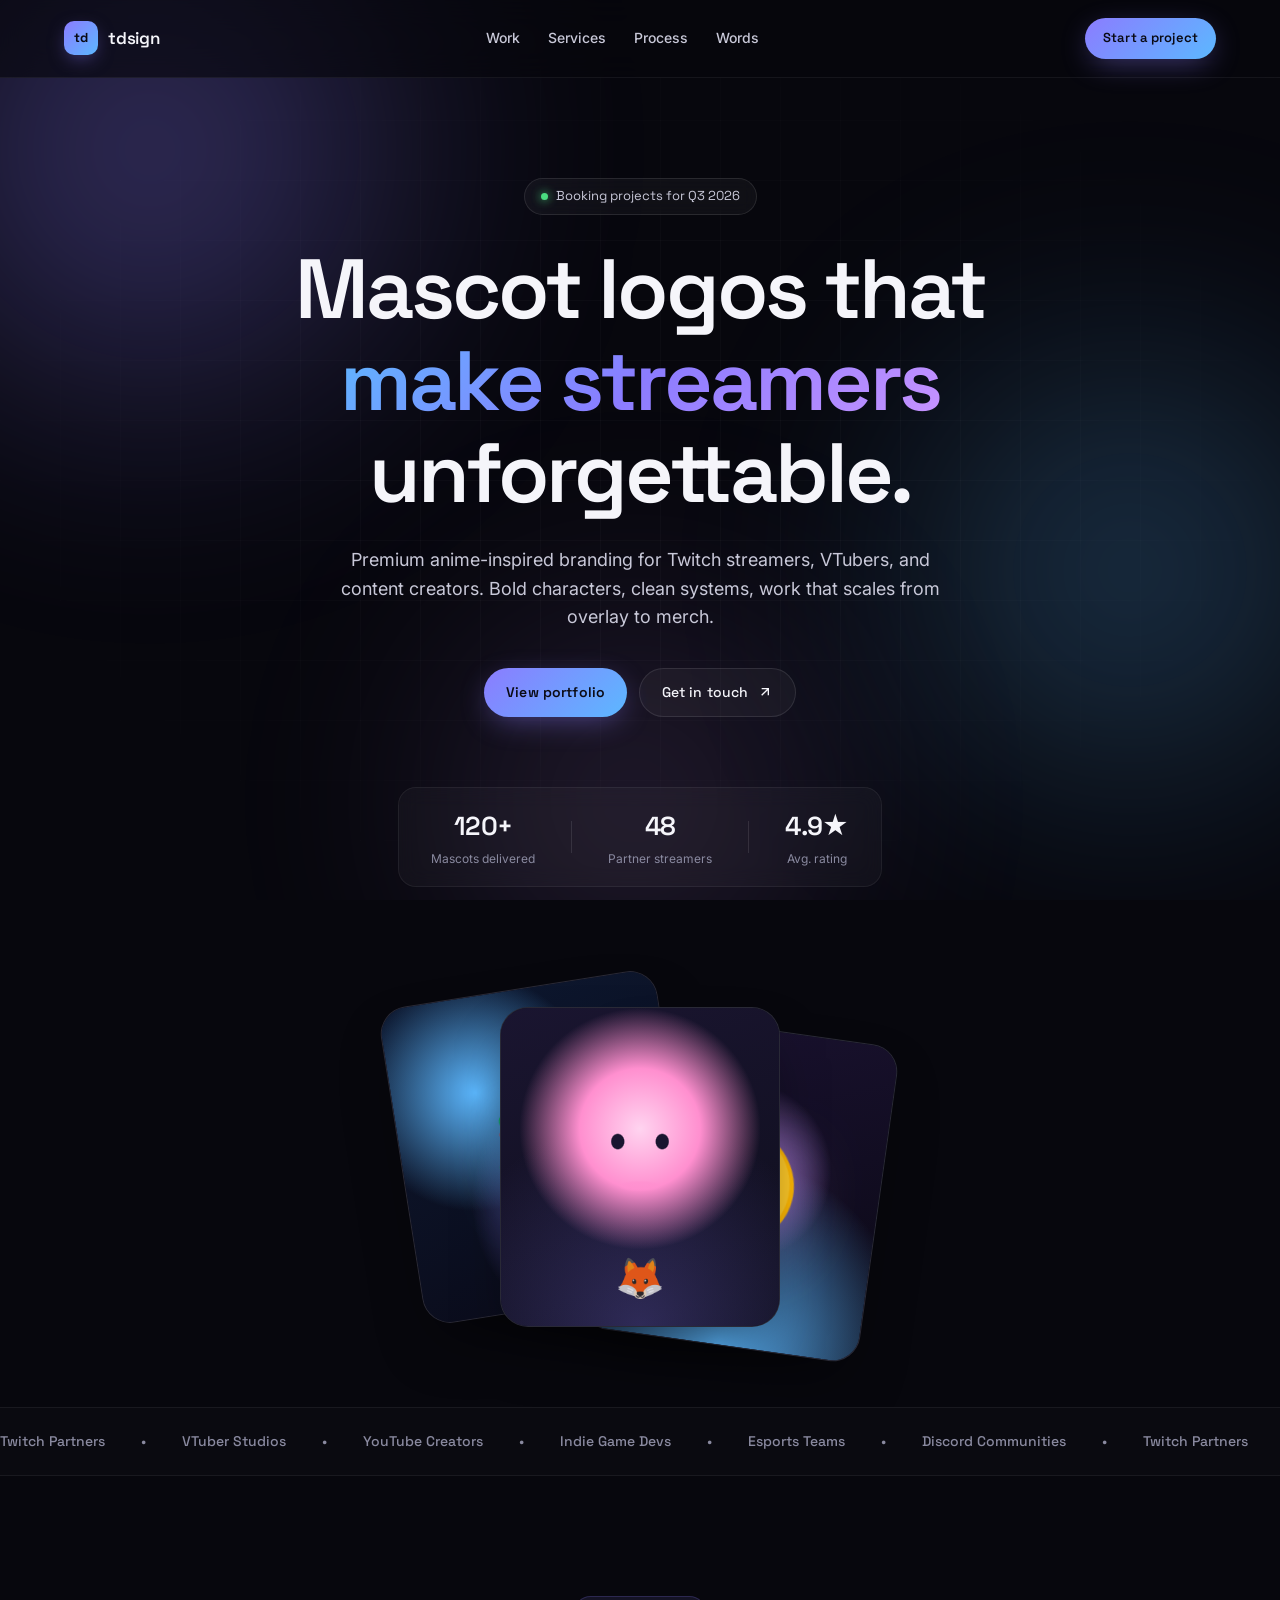
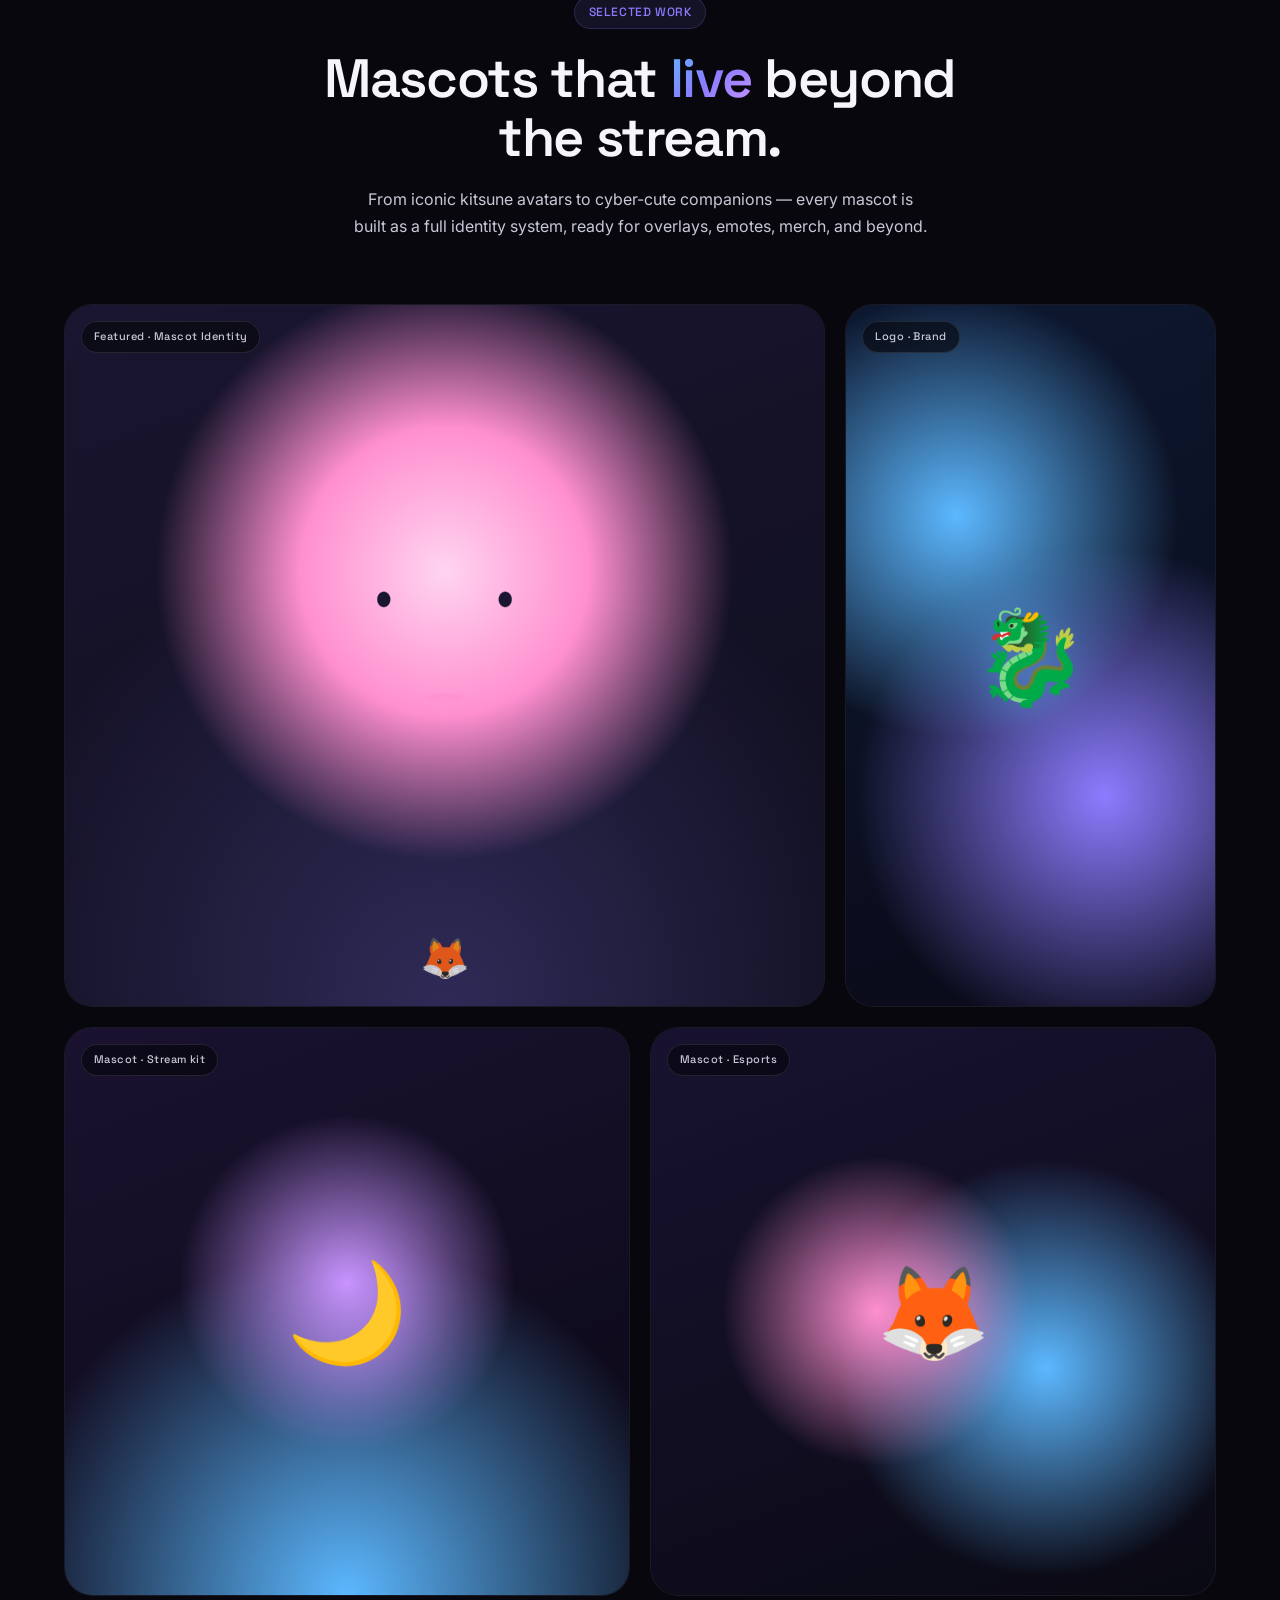
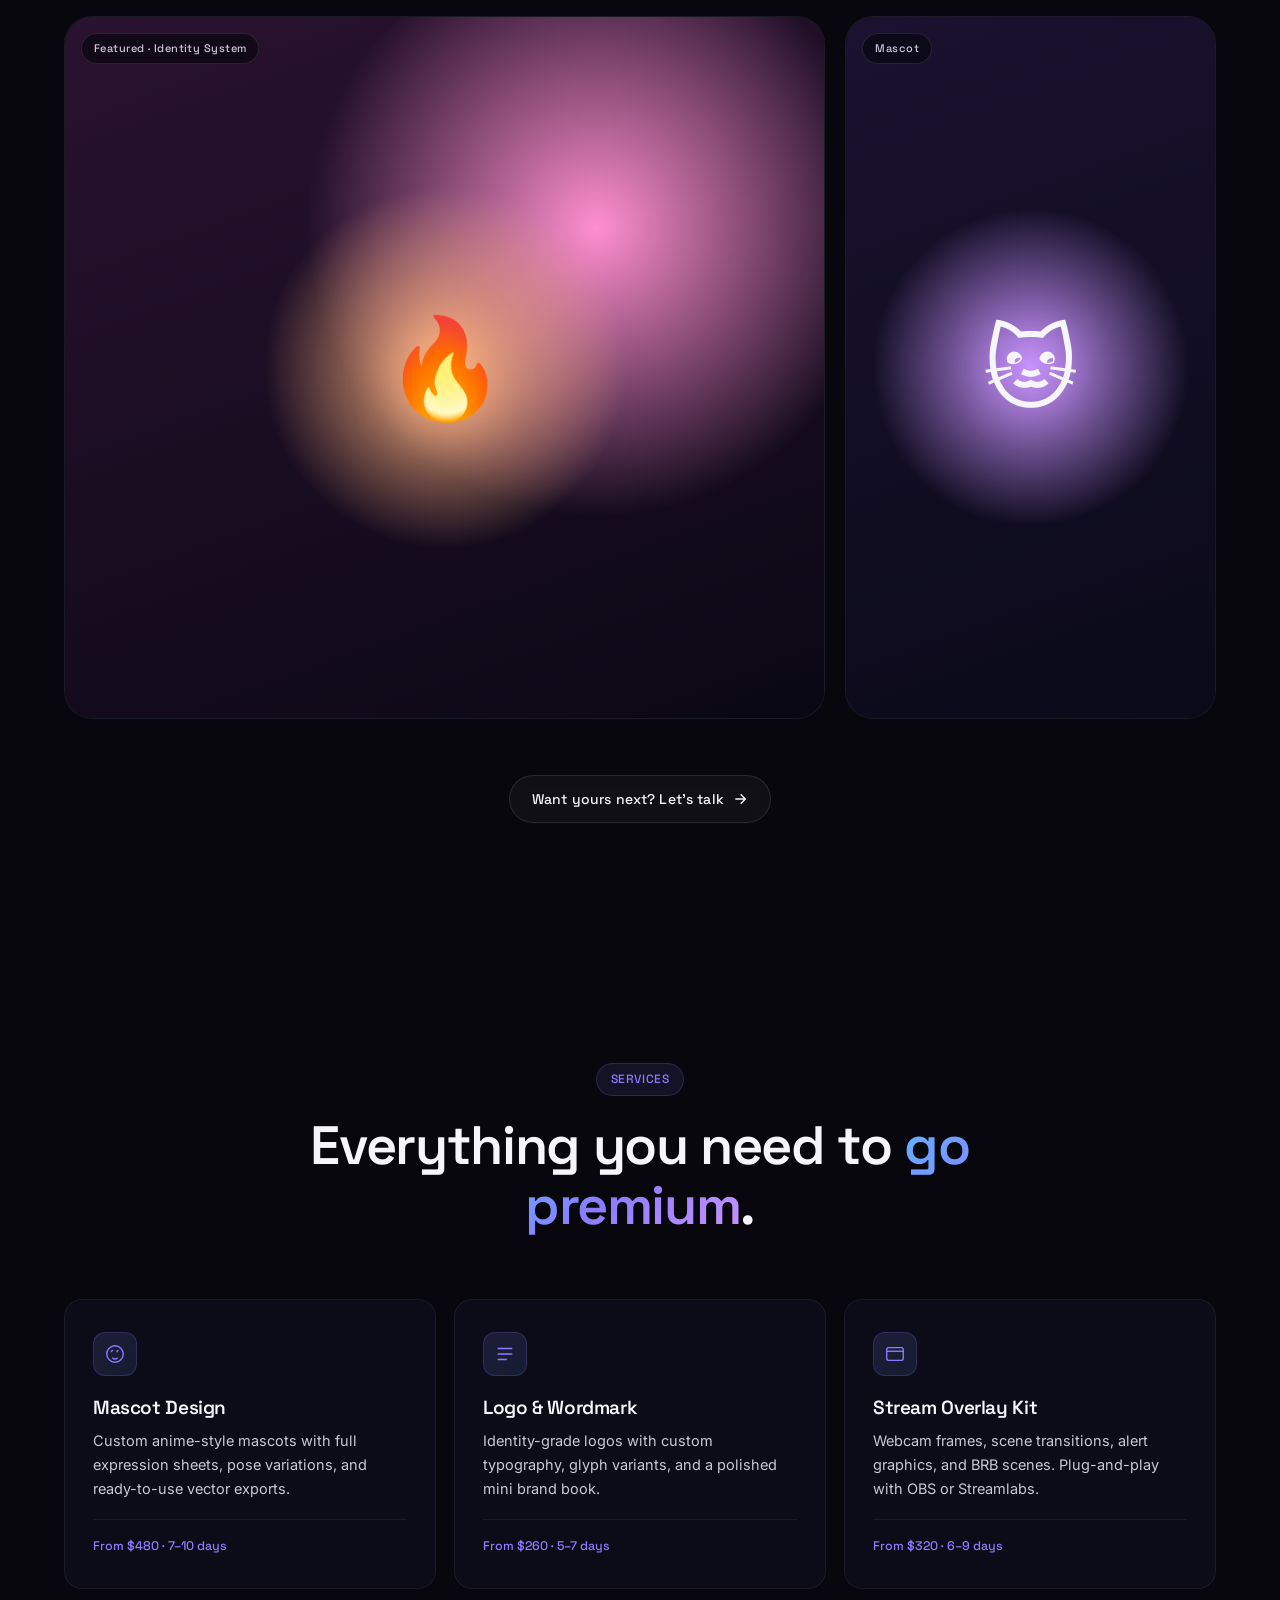
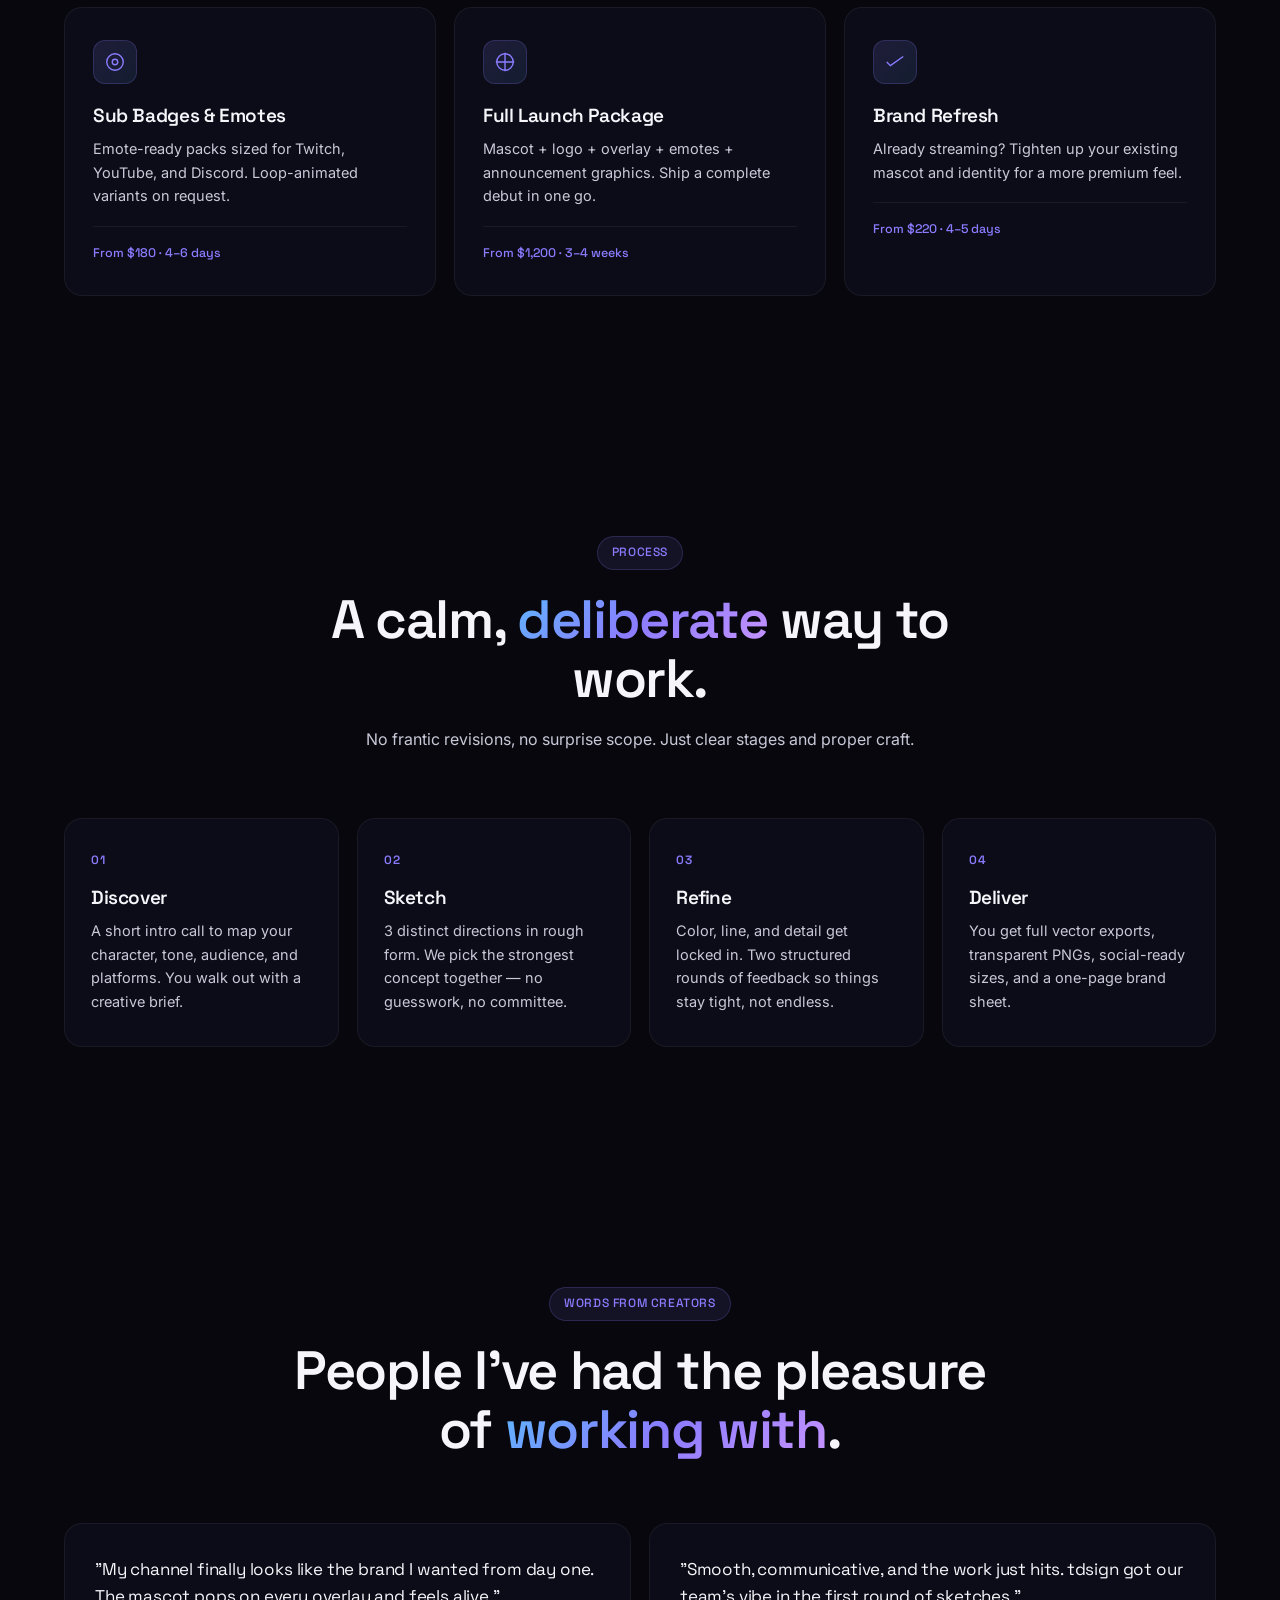
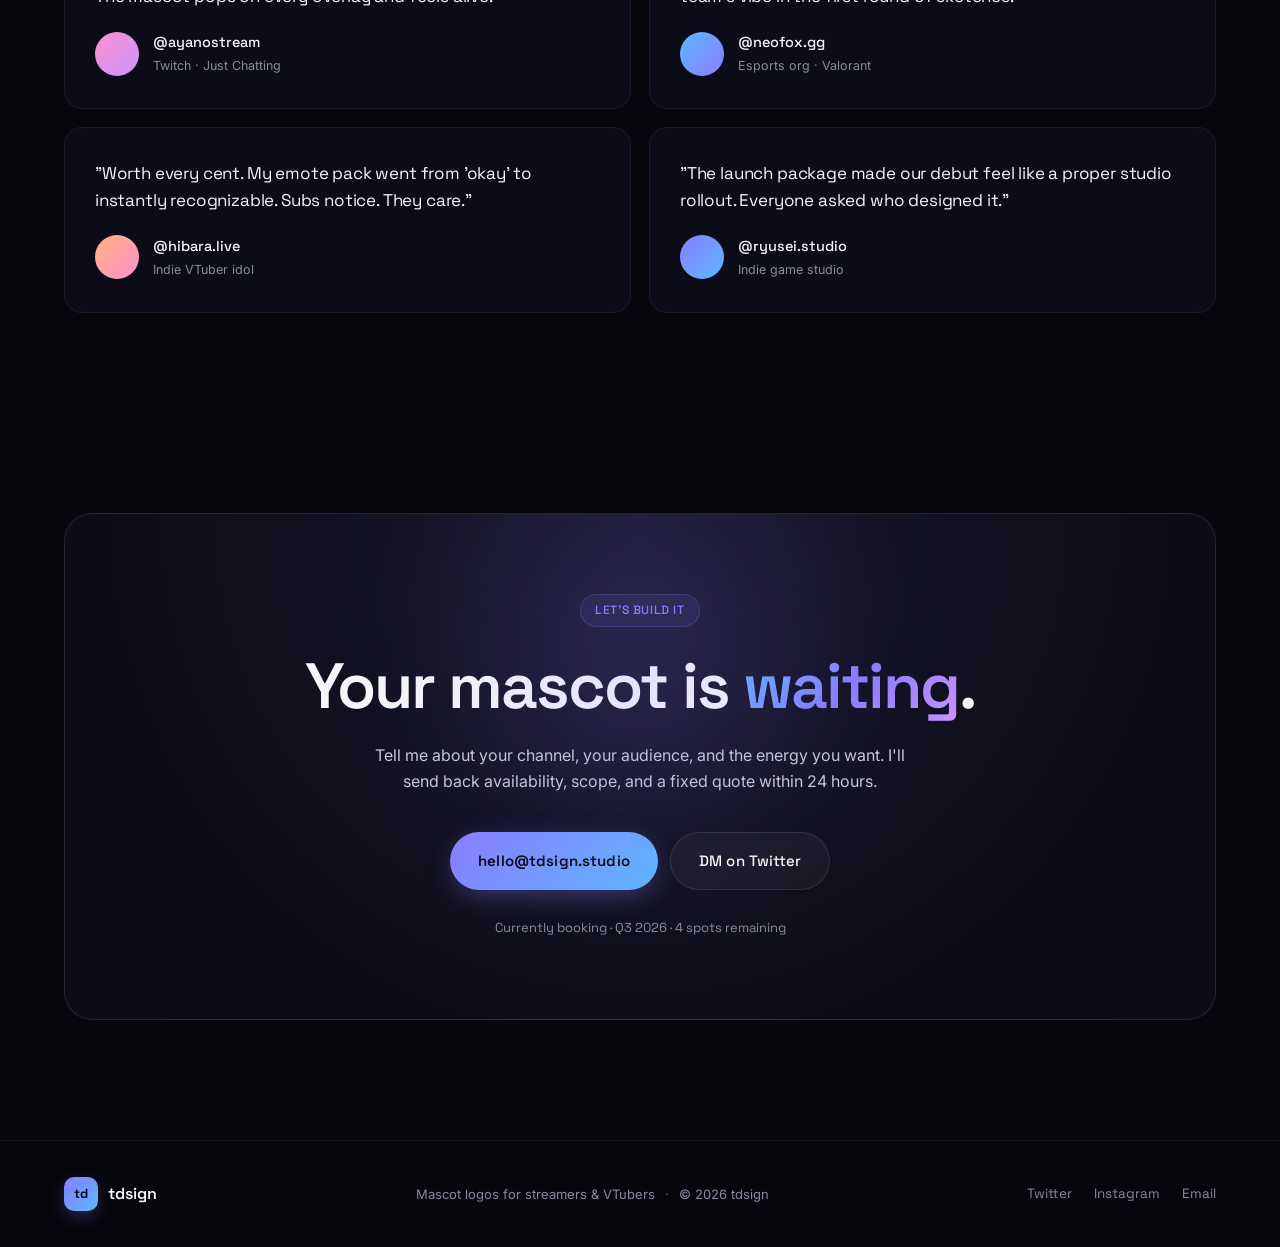
==== index.html @ ed281fad "feat: initial release — premium dark anime streamer portfolio for tdsign" ====
<!DOCTYPE html>
<html lang="en">
<head>
  <meta charset="UTF-8" />
  <meta name="viewport" content="width=device-width, initial-scale=1.0" />
  <meta name="theme-color" content="#0a0a14" />
  <title>tdsign — Mascot Logo Designer for Streamers & VTubers</title>
  <meta name="description" content="Premium mascot logos for Twitch streamers, VTubers, and creators. Anime-inspired branding crafted with care by tdsign." />

  <!-- OG -->
  <meta property="og:title" content="tdsign — Mascot Logos for Streamers" />
  <meta property="og:description" content="Premium anime-inspired mascot branding for Twitch streamers and VTubers." />
  <meta property="og:type" content="website" />
  <meta property="og:image" content="assets/og.svg" />

  <!-- Fonts -->
  <link rel="preconnect" href="https://fonts.googleapis.com" />
  <link rel="preconnect" href="https://fonts.gstatic.com" crossorigin />
  <link href="https://fonts.googleapis.com/css2?family=Inter:wght@300;400;500;600;700&family=Space+Grotesk:wght@400;500;600;700&display=swap" rel="stylesheet" />

  <link rel="icon" type="image/svg+xml" href="assets/favicon.svg" />
  <link rel="stylesheet" href="css/style.css" />
</head>
<body>

  <!-- Background blobs -->
  <div class="bg-gradient" aria-hidden="true">
    <div class="blob blob-1"></div>
    <div class="blob blob-2"></div>
    <div class="blob blob-3"></div>
    <div class="grid-overlay"></div>
  </div>

  <!-- Nav -->
  <header class="nav">
    <div class="container nav-inner">
      <a href="#" class="logo">
        <span class="logo-mark">td</span>
        <span class="logo-text">tdsign</span>
      </a>
      <nav class="nav-links">
        <a href="#work">Work</a>
        <a href="#services">Services</a>
        <a href="#process">Process</a>
        <a href="#testimonials">Words</a>
      </nav>
      <a href="#contact" class="btn btn-primary nav-cta">Start a project</a>
    </div>
  </header>

  <!-- Hero -->
  <section class="hero">
    <div class="container">
      <div class="hero-badge fade-in">
        <span class="dot"></span>
        Booking projects for Q3 2026
      </div>
      <h1 class="hero-title fade-in" style="animation-delay:.1s">
        Mascot logos that<br />
        <span class="gradient-text">make streamers</span><br />
        unforgettable.
      </h1>
      <p class="hero-sub fade-in" style="animation-delay:.2s">
        Premium anime-inspired branding for Twitch streamers, VTubers, and content creators. Bold characters, clean systems, work that scales from overlay to merch.
      </p>
      <div class="hero-cta fade-in" style="animation-delay:.3s">
        <a href="#work" class="btn btn-primary">View portfolio</a>
        <a href="#contact" class="btn btn-ghost">
          Get in touch
          <svg width="16" height="16" viewBox="0 0 24 24" fill="none" stroke="currentColor" stroke-width="2"><path d="M7 17L17 7M7 7h10v10"/></svg>
        </a>
      </div>

      <div class="hero-stats fade-in" style="animation-delay:.4s">
        <div class="stat">
          <div class="stat-num">120+</div>
          <div class="stat-label">Mascots delivered</div>
        </div>
        <div class="stat-divider"></div>
        <div class="stat">
          <div class="stat-num">48</div>
          <div class="stat-label">Partner streamers</div>
        </div>
        <div class="stat-divider"></div>
        <div class="stat">
          <div class="stat-num">4.9★</div>
          <div class="stat-label">Avg. rating</div>
        </div>
      </div>
    </div>

    <!-- Hero showcase -->
    <div class="hero-showcase fade-in" style="animation-delay:.5s" aria-hidden="true">
      <div class="showcase-card card-1">
        <div class="showcase-art" data-art="kitsune"></div>
      </div>
      <div class="showcase-card card-2">
        <div class="showcase-art" data-art="dragon"></div>
      </div>
      <div class="showcase-card card-3">
        <div class="showcase-art" data-art="moon"></div>
      </div>
    </div>
  </section>

  <!-- Marquee logos -->
  <section class="marquee">
    <div class="marquee-track">
      <span>Twitch Partners</span><span>•</span>
      <span>VTuber Studios</span><span>•</span>
      <span>YouTube Creators</span><span>•</span>
      <span>Indie Game Devs</span><span>•</span>
      <span>Esports Teams</span><span>•</span>
      <span>Discord Communities</span><span>•</span>
      <span>Twitch Partners</span><span>•</span>
      <span>VTuber Studios</span><span>•</span>
      <span>YouTube Creators</span><span>•</span>
      <span>Indie Game Devs</span><span>•</span>
    </div>
  </section>

  <!-- Work / Portfolio -->
  <section id="work" class="section">
    <div class="container">
      <div class="section-head">
        <div class="section-label">Selected work</div>
        <h2 class="section-title">Mascots that <span class="gradient-text">live</span> beyond the stream.</h2>
        <p class="section-sub">From iconic kitsune avatars to cyber-cute companions — every mascot is built as a full identity system, ready for overlays, emotes, merch, and beyond.</p>
      </div>

      <div class="portfolio-grid">

        <article class="work-card large">
          <div class="work-art" data-art="kitsune">
            <div class="work-tag">Featured · Mascot Identity</div>
          </div>
          <div class="work-body">
            <h3>Kira the Kitsune</h3>
            <p>Full mascot system for a top-50 Twitch VTuber. Hero pose, expressions, sub-badges, emote pack, and animated overlay variants.</p>
            <div class="work-tags">
              <span>VTuber</span><span>Mascot</span><span>Emote pack</span>
            </div>
          </div>
        </article>

        <article class="work-card">
          <div class="work-art" data-art="dragon">
            <div class="work-tag">Logo · Brand</div>
          </div>
          <div class="work-body">
            <h3>Ryūsei Studio</h3>
            <p>Indie game studio rebrand. Dragon glyph, custom wordmark, in-game UI tokens.</p>
            <div class="work-tags"><span>Logo</span><span>Brand system</span></div>
          </div>
        </article>

        <article class="work-card">
          <div class="work-art" data-art="moon">
            <div class="work-tag">Mascot · Stream kit</div>
          </div>
          <div class="work-body">
            <h3>Lunari</h3>
            <p>Soft celestial mascot for a chill ASMR streamer. Transitions, BRB scenes, scene cards.</p>
            <div class="work-tags"><span>Mascot</span><span>Overlay</span></div>
          </div>
        </article>

        <article class="work-card">
          <div class="work-art" data-art="cyber">
            <div class="work-tag">Mascot · Esports</div>
          </div>
          <div class="work-body">
            <h3>NeoFox.gg</h3>
            <p>Cyber-fox mascot for a competitive Valorant team. Jersey treatment + social kit.</p>
            <div class="work-tags"><span>Esports</span><span>Identity</span></div>
          </div>
        </article>

        <article class="work-card large">
          <div class="work-art" data-art="phoenix">
            <div class="work-tag">Featured · Identity System</div>
          </div>
          <div class="work-body">
            <h3>Hibara — Phoenix Idol</h3>
            <p>Complete persona launch for an indie VTuber idol. Mascot, lore plate, debut graphics, merch-ready vector pack.</p>
            <div class="work-tags">
              <span>VTuber</span><span>Launch package</span><span>Merch</span>
            </div>
          </div>
        </article>

        <article class="work-card">
          <div class="work-art" data-art="cat">
            <div class="work-tag">Mascot</div>
          </div>
          <div class="work-body">
            <h3>Mochi-chan</h3>
            <p>Cozy chibi cat mascot for a community Discord server.</p>
            <div class="work-tags"><span>Chibi</span><span>Community</span></div>
          </div>
        </article>

      </div>

      <div class="section-foot">
        <a href="#contact" class="btn btn-ghost">
          Want yours next? Let's talk
          <svg width="16" height="16" viewBox="0 0 24 24" fill="none" stroke="currentColor" stroke-width="2"><path d="M5 12h14M13 5l7 7-7 7"/></svg>
        </a>
      </div>
    </div>
  </section>

  <!-- Services -->
  <section id="services" class="section">
    <div class="container">
      <div class="section-head">
        <div class="section-label">Services</div>
        <h2 class="section-title">Everything you need to <span class="gradient-text">go premium</span>.</h2>
      </div>

      <div class="services-grid">
        <div class="service-card">
          <div class="service-icon">
            <svg viewBox="0 0 24 24" fill="none" stroke="currentColor" stroke-width="1.5"><circle cx="12" cy="12" r="9"/><path d="M8 10c0-1 .5-2 2-2M14 10c0-1 .5-2 2-2M9 16c1 1 2 1.5 3 1.5s2-.5 3-1.5"/></svg>
          </div>
          <h3>Mascot Design</h3>
          <p>Custom anime-style mascots with full expression sheets, pose variations, and ready-to-use vector exports.</p>
          <div class="service-meta">From $480 · 7–10 days</div>
        </div>

        <div class="service-card">
          <div class="service-icon">
            <svg viewBox="0 0 24 24" fill="none" stroke="currentColor" stroke-width="1.5"><path d="M4 6h16M4 12h16M4 18h10"/></svg>
          </div>
          <h3>Logo & Wordmark</h3>
          <p>Identity-grade logos with custom typography, glyph variants, and a polished mini brand book.</p>
          <div class="service-meta">From $260 · 5–7 days</div>
        </div>

        <div class="service-card">
          <div class="service-icon">
            <svg viewBox="0 0 24 24" fill="none" stroke="currentColor" stroke-width="1.5"><rect x="3" y="5" width="18" height="14" rx="2"/><path d="M3 9h18"/></svg>
          </div>
          <h3>Stream Overlay Kit</h3>
          <p>Webcam frames, scene transitions, alert graphics, and BRB scenes. Plug-and-play with OBS or Streamlabs.</p>
          <div class="service-meta">From $320 · 6–9 days</div>
        </div>

        <div class="service-card">
          <div class="service-icon">
            <svg viewBox="0 0 24 24" fill="none" stroke="currentColor" stroke-width="1.5"><circle cx="12" cy="12" r="3"/><circle cx="12" cy="12" r="9"/></svg>
          </div>
          <h3>Sub Badges & Emotes</h3>
          <p>Emote-ready packs sized for Twitch, YouTube, and Discord. Loop-animated variants on request.</p>
          <div class="service-meta">From $180 · 4–6 days</div>
        </div>

        <div class="service-card">
          <div class="service-icon">
            <svg viewBox="0 0 24 24" fill="none" stroke="currentColor" stroke-width="1.5"><path d="M12 2v20M2 12h20"/><circle cx="12" cy="12" r="9"/></svg>
          </div>
          <h3>Full Launch Package</h3>
          <p>Mascot + logo + overlay + emotes + announcement graphics. Ship a complete debut in one go.</p>
          <div class="service-meta">From $1,200 · 3–4 weeks</div>
        </div>

        <div class="service-card">
          <div class="service-icon">
            <svg viewBox="0 0 24 24" fill="none" stroke="currentColor" stroke-width="1.5"><path d="M3 12l4 4L21 6"/></svg>
          </div>
          <h3>Brand Refresh</h3>
          <p>Already streaming? Tighten up your existing mascot and identity for a more premium feel.</p>
          <div class="service-meta">From $220 · 4–5 days</div>
        </div>
      </div>
    </div>
  </section>

  <!-- Process -->
  <section id="process" class="section">
    <div class="container">
      <div class="section-head">
        <div class="section-label">Process</div>
        <h2 class="section-title">A calm, <span class="gradient-text">deliberate</span> way to work.</h2>
        <p class="section-sub">No frantic revisions, no surprise scope. Just clear stages and proper craft.</p>
      </div>

      <div class="process-grid">
        <div class="process-step">
          <div class="process-num">01</div>
          <h3>Discover</h3>
          <p>A short intro call to map your character, tone, audience, and platforms. You walk out with a creative brief.</p>
        </div>
        <div class="process-step">
          <div class="process-num">02</div>
          <h3>Sketch</h3>
          <p>3 distinct directions in rough form. We pick the strongest concept together — no guesswork, no committee.</p>
        </div>
        <div class="process-step">
          <div class="process-num">03</div>
          <h3>Refine</h3>
          <p>Color, line, and detail get locked in. Two structured rounds of feedback so things stay tight, not endless.</p>
        </div>
        <div class="process-step">
          <div class="process-num">04</div>
          <h3>Deliver</h3>
          <p>You get full vector exports, transparent PNGs, social-ready sizes, and a one-page brand sheet.</p>
        </div>
      </div>
    </div>
  </section>

  <!-- Testimonials -->
  <section id="testimonials" class="section">
    <div class="container">
      <div class="section-head">
        <div class="section-label">Words from creators</div>
        <h2 class="section-title">People I've had the pleasure of <span class="gradient-text">working with</span>.</h2>
      </div>

      <div class="testimonials-grid">
        <blockquote class="testimonial">
          <p>"My channel finally looks like the brand I wanted from day one. The mascot pops on every overlay and feels alive."</p>
          <footer>
            <div class="t-avatar" data-avatar="a"></div>
            <div>
              <div class="t-name">@ayanostream</div>
              <div class="t-role">Twitch · Just Chatting</div>
            </div>
          </footer>
        </blockquote>

        <blockquote class="testimonial">
          <p>"Smooth, communicative, and the work just hits. tdsign got our team's vibe in the first round of sketches."</p>
          <footer>
            <div class="t-avatar" data-avatar="b"></div>
            <div>
              <div class="t-name">@neofox.gg</div>
              <div class="t-role">Esports org · Valorant</div>
            </div>
          </footer>
        </blockquote>

        <blockquote class="testimonial">
          <p>"Worth every cent. My emote pack went from 'okay' to instantly recognizable. Subs notice. They care."</p>
          <footer>
            <div class="t-avatar" data-avatar="c"></div>
            <div>
              <div class="t-name">@hibara.live</div>
              <div class="t-role">Indie VTuber idol</div>
            </div>
          </footer>
        </blockquote>

        <blockquote class="testimonial">
          <p>"The launch package made our debut feel like a proper studio rollout. Everyone asked who designed it."</p>
          <footer>
            <div class="t-avatar" data-avatar="d"></div>
            <div>
              <div class="t-name">@ryusei.studio</div>
              <div class="t-role">Indie game studio</div>
            </div>
          </footer>
        </blockquote>
      </div>
    </div>
  </section>

  <!-- CTA / Contact -->
  <section id="contact" class="section cta-section">
    <div class="container">
      <div class="cta-card">
        <div class="cta-glow" aria-hidden="true"></div>
        <div class="section-label">Let's build it</div>
        <h2 class="cta-title">Your mascot is <span class="gradient-text">waiting</span>.</h2>
        <p class="cta-sub">Tell me about your channel, your audience, and the energy you want. I'll send back availability, scope, and a fixed quote within 24 hours.</p>
        <div class="cta-actions">
          <a href="mailto:hello@tdsign.studio" class="btn btn-primary btn-lg">
            hello@tdsign.studio
          </a>
          <a href="https://twitter.com/tdsign" target="_blank" rel="noopener" class="btn btn-ghost btn-lg">
            DM on Twitter
          </a>
        </div>
        <div class="cta-meta">
          Currently booking · Q3 2026 · 4 spots remaining
        </div>
      </div>
    </div>
  </section>

  <!-- Footer -->
  <footer class="footer">
    <div class="container footer-inner">
      <div class="footer-brand">
        <span class="logo-mark">td</span>
        <span>tdsign</span>
      </div>
      <div class="footer-meta">
        <span>Mascot logos for streamers & VTubers</span>
        <span class="dot-sep">·</span>
        <span>© 2026 tdsign</span>
      </div>
      <div class="footer-links">
        <a href="https://twitter.com/tdsign" target="_blank" rel="noopener">Twitter</a>
        <a href="https://instagram.com/tdsign" target="_blank" rel="noopener">Instagram</a>
        <a href="mailto:hello@tdsign.studio">Email</a>
      </div>
    </div>
  </footer>

  <script src="js/main.js"></script>
</body>
</html>
---- css/style.css ----
/* ================================================================
   tdsign portfolio — premium dark anime / streamer aesthetic
   ================================================================ */

:root {
  /* Palette */
  --bg-0: #07070d;
  --bg-1: #0c0c18;
  --bg-2: #11111f;
  --bg-3: #161628;
  --line: rgba(255, 255, 255, 0.06);
  --line-2: rgba(255, 255, 255, 0.10);

  --ink-0: #f5f5fa;
  --ink-1: #c8c8d8;
  --ink-2: #8a8aa0;
  --ink-3: #5b5b72;

  --accent-1: #8b7cff;   /* soft purple */
  --accent-2: #5cb8ff;   /* soft blue */
  --accent-3: #c994ff;   /* lilac */
  --accent-pink: #ff8fcf;

  /* Type */
  --font-display: "Space Grotesk", "Inter", system-ui, sans-serif;
  --font-body: "Inter", system-ui, -apple-system, sans-serif;

  /* Layout */
  --container: 1200px;
  --radius-sm: 10px;
  --radius: 18px;
  --radius-lg: 28px;
}

* { box-sizing: border-box; margin: 0; padding: 0; }
html { scroll-behavior: smooth; }
body {
  font-family: var(--font-body);
  background: var(--bg-0);
  color: var(--ink-0);
  line-height: 1.6;
  font-weight: 400;
  -webkit-font-smoothing: antialiased;
  overflow-x: hidden;
}
img, svg { display: block; max-width: 100%; }
a { color: inherit; text-decoration: none; }
button { font: inherit; cursor: pointer; border: none; background: none; color: inherit; }

.container { width: 100%; max-width: var(--container); margin: 0 auto; padding: 0 24px; }

/* ================================================================
   Background gradients
   ================================================================ */
.bg-gradient {
  position: fixed; inset: 0; z-index: -1; overflow: hidden; pointer-events: none;
  background: var(--bg-0);
}
.blob {
  position: absolute; border-radius: 50%; filter: blur(120px); opacity: 0.45;
  will-change: transform;
}
.blob-1 { width: 700px; height: 700px; top: -200px; left: -200px;
  background: radial-gradient(circle, var(--accent-1) 0%, transparent 70%);
  animation: float-1 26s ease-in-out infinite;
}
.blob-2 { width: 600px; height: 600px; top: 30%; right: -150px;
  background: radial-gradient(circle, var(--accent-2) 0%, transparent 70%);
  opacity: 0.35;
  animation: float-2 32s ease-in-out infinite;
}
.blob-3 { width: 500px; height: 500px; bottom: -150px; left: 30%;
  background: radial-gradient(circle, var(--accent-3) 0%, transparent 70%);
  opacity: 0.25;
  animation: float-3 28s ease-in-out infinite;
}
@keyframes float-1 { 0%,100%{transform:translate(0,0)} 50%{transform:translate(60px,40px)} }
@keyframes float-2 { 0%,100%{transform:translate(0,0)} 50%{transform:translate(-50px,30px)} }
@keyframes float-3 { 0%,100%{transform:translate(0,0)} 50%{transform:translate(40px,-30px)} }

.grid-overlay {
  position: absolute; inset: 0;
  background-image:
    linear-gradient(rgba(255,255,255,0.025) 1px, transparent 1px),
    linear-gradient(90deg, rgba(255,255,255,0.025) 1px, transparent 1px);
  background-size: 60px 60px;
  mask-image: radial-gradient(ellipse at center, black 30%, transparent 80%);
}

/* ================================================================
   Typography
   ================================================================ */
h1, h2, h3 { font-family: var(--font-display); font-weight: 600; letter-spacing: -0.02em; line-height: 1.1; }
.gradient-text {
  background: linear-gradient(135deg, var(--accent-2) 0%, var(--accent-1) 50%, var(--accent-3) 100%);
  -webkit-background-clip: text; background-clip: text;
  -webkit-text-fill-color: transparent;
}

/* ================================================================
   Buttons
   ================================================================ */
.btn {
  display: inline-flex; align-items: center; gap: 8px;
  padding: 12px 22px; border-radius: 100px;
  font-family: var(--font-display); font-weight: 500; font-size: 14px;
  letter-spacing: 0.01em;
  transition: all 0.25s ease;
  cursor: pointer;
  white-space: nowrap;
}
.btn-primary {
  background: linear-gradient(135deg, var(--accent-1) 0%, var(--accent-2) 100%);
  color: #0a0a14;
  font-weight: 600;
  box-shadow: 0 8px 30px -6px rgba(139, 124, 255, 0.45);
}
.btn-primary:hover {
  transform: translateY(-1px);
  box-shadow: 0 14px 40px -10px rgba(139, 124, 255, 0.65);
}
.btn-ghost {
  background: rgba(255,255,255,0.04);
  color: var(--ink-0);
  border: 1px solid var(--line-2);
  backdrop-filter: blur(8px);
}
.btn-ghost:hover { background: rgba(255,255,255,0.08); border-color: rgba(255,255,255,0.18); }
.btn-lg { padding: 16px 28px; font-size: 15px; }

/* ================================================================
   Nav
   ================================================================ */
.nav {
  position: sticky; top: 0; z-index: 50;
  padding: 18px 0;
  background: rgba(7,7,13,0.65);
  backdrop-filter: blur(16px);
  -webkit-backdrop-filter: blur(16px);
  border-bottom: 1px solid var(--line);
}
.nav-inner {
  display: flex; align-items: center; justify-content: space-between; gap: 32px;
}
.logo {
  display: flex; align-items: center; gap: 10px;
  font-family: var(--font-display); font-weight: 600;
}
.logo-mark {
  display: inline-flex; align-items: center; justify-content: center;
  width: 34px; height: 34px; border-radius: 10px;
  background: linear-gradient(135deg, var(--accent-1), var(--accent-2));
  color: #0a0a14; font-weight: 700; font-size: 13px;
  box-shadow: 0 6px 20px -6px rgba(139, 124, 255, 0.6);
}
.logo-text { font-size: 17px; letter-spacing: -0.01em; }
.nav-links { display: flex; gap: 28px; }
.nav-links a {
  font-size: 14px; color: var(--ink-1); font-weight: 500;
  transition: color 0.2s;
}
.nav-links a:hover { color: var(--ink-0); }
.nav-cta { padding: 10px 18px; font-size: 13px; }

@media (max-width: 720px) {
  .nav-links { display: none; }
}

/* ================================================================
   Hero
   ================================================================ */
.hero {
  position: relative;
  padding: 100px 0 80px;
  text-align: center;
  overflow: hidden;
}
.hero-badge {
  display: inline-flex; align-items: center; gap: 8px;
  padding: 7px 16px;
  background: rgba(255,255,255,0.04);
  border: 1px solid var(--line-2);
  border-radius: 100px;
  font-size: 13px; color: var(--ink-1);
  font-family: var(--font-display);
  margin-bottom: 28px;
  backdrop-filter: blur(8px);
}
.dot {
  width: 7px; height: 7px; border-radius: 50%;
  background: #4ade80;
  box-shadow: 0 0 10px #4ade80;
  animation: pulse 2s ease-in-out infinite;
}
@keyframes pulse { 50% { opacity: 0.5; } }

.hero-title {
  font-size: clamp(40px, 7vw, 84px);
  font-weight: 600;
  letter-spacing: -0.035em;
  margin-bottom: 26px;
}
.hero-sub {
  font-size: clamp(15px, 1.6vw, 18px);
  color: var(--ink-1);
  max-width: 620px;
  margin: 0 auto 36px;
  line-height: 1.6;
}
.hero-cta { display: flex; gap: 12px; justify-content: center; flex-wrap: wrap; margin-bottom: 70px; }

.hero-stats {
  display: inline-flex; align-items: center; gap: 36px;
  padding: 18px 32px;
  background: rgba(255,255,255,0.03);
  border: 1px solid var(--line);
  border-radius: var(--radius);
  backdrop-filter: blur(10px);
}
.stat-num { font-family: var(--font-display); font-size: 26px; font-weight: 600; letter-spacing: -0.02em; }
.stat-label { font-size: 12px; color: var(--ink-2); margin-top: 2px; }
.stat-divider { width: 1px; height: 32px; background: var(--line-2); }

@media (max-width: 600px) {
  .hero-stats { gap: 22px; padding: 16px 22px; flex-wrap: wrap; justify-content: center; }
  .stat-divider { display: none; }
}

/* Hero showcase floating cards */
.hero-showcase {
  position: relative;
  margin-top: 80px;
  height: 360px;
  max-width: 920px;
  margin-left: auto; margin-right: auto;
  perspective: 1200px;
}
.showcase-card {
  position: absolute;
  width: 280px; height: 320px;
  border-radius: var(--radius-lg);
  background: var(--bg-2);
  border: 1px solid var(--line-2);
  overflow: hidden;
  box-shadow: 0 30px 60px -20px rgba(0,0,0,0.6);
  transition: transform 0.5s ease;
}
.card-1 {
  left: 50%; top: 40px;
  transform: translateX(-50%) rotate(0deg);
  z-index: 3;
}
.card-2 {
  left: calc(50% - 240px); top: 20px;
  transform: rotate(-9deg);
  z-index: 2;
}
.card-3 {
  left: calc(50% + 240px - 280px); top: 60px;
  transform: rotate(8deg);
  z-index: 2;
}
.hero-showcase:hover .card-1 { transform: translateX(-50%) translateY(-8px); }
.hero-showcase:hover .card-2 { transform: rotate(-12deg) translateY(-8px); }
.hero-showcase:hover .card-3 { transform: rotate(11deg) translateY(-8px); }

@media (max-width: 800px) {
  .hero-showcase { height: 320px; transform: scale(0.78); margin-top: 40px; }
}

/* ================================================================
   Mascot art (CSS-generated SVG-like illustrations)
   ================================================================ */
.showcase-art, .work-art, .t-avatar { position: relative; width: 100%; height: 100%; overflow: hidden; }

[data-art="kitsune"] {
  background:
    radial-gradient(circle at 50% 38%, #ffd4f0 0%, #ff8fcf 25%, transparent 50%),
    radial-gradient(circle at 50% 100%, rgba(139,124,255,0.25), transparent 60%),
    linear-gradient(160deg, #1a1530 0%, #0e0e1c 100%);
}
[data-art="kitsune"]::before {
  content: ""; position: absolute; inset: 0;
  background:
    radial-gradient(ellipse 12px 14px at 42% 42%, #1a1530 50%, transparent 60%),
    radial-gradient(ellipse 12px 14px at 58% 42%, #1a1530 50%, transparent 60%),
    radial-gradient(ellipse 32px 8px at 50% 56%, rgba(255,143,207,0.55) 50%, transparent 70%);
}
[data-art="kitsune"]::after {
  content: "🦊"; position: absolute; inset: auto 0 16px 0; text-align: center;
  font-size: 40px; opacity: 0.85;
}

[data-art="dragon"] {
  background:
    radial-gradient(circle at 30% 30%, #5cb8ff 0%, transparent 40%),
    radial-gradient(circle at 70% 70%, #8b7cff 0%, transparent 45%),
    linear-gradient(160deg, #0d1830 0%, #0a0a18 100%);
}
[data-art="dragon"]::after {
  content: "🐉"; position: absolute; inset: 0; display: grid; place-items: center;
  font-size: 92px; filter: drop-shadow(0 8px 24px rgba(92,184,255,0.4));
}

[data-art="moon"] {
  background:
    radial-gradient(circle at 50% 45%, #c994ff 0%, transparent 40%),
    radial-gradient(circle at 50% 100%, #5cb8ff 0%, transparent 55%),
    linear-gradient(160deg, #1a1230 0%, #0a0814 100%);
}
[data-art="moon"]::after {
  content: "🌙"; position: absolute; inset: 0; display: grid; place-items: center;
  font-size: 98px; filter: drop-shadow(0 8px 30px rgba(201,148,255,0.5));
}

[data-art="cyber"] {
  background:
    radial-gradient(circle at 40% 50%, #ff8fcf 0%, transparent 35%),
    radial-gradient(circle at 70% 60%, #5cb8ff 0%, transparent 40%),
    linear-gradient(160deg, #181230 0%, #0a0a14 100%);
}
[data-art="cyber"]::after {
  content: "🦊"; position: absolute; inset: 0; display: grid; place-items: center;
  font-size: 92px; filter: drop-shadow(0 0 24px rgba(255,143,207,0.45));
}

[data-art="phoenix"] {
  background:
    radial-gradient(circle at 50% 50%, #ffb380 0%, transparent 35%),
    radial-gradient(circle at 70% 30%, #ff8fcf 0%, transparent 40%),
    linear-gradient(160deg, #2a1230 0%, #0a0814 100%);
}
[data-art="phoenix"]::after {
  content: "🔥"; position: absolute; inset: 0; display: grid; place-items: center;
  font-size: 98px; filter: drop-shadow(0 8px 24px rgba(255,179,128,0.5));
}

[data-art="cat"] {
  background:
    radial-gradient(circle at 50% 50%, #c994ff 0%, transparent 40%),
    linear-gradient(160deg, #1a1230 0%, #0a0a18 100%);
}
[data-art="cat"]::after {
  content: "🐱"; position: absolute; inset: 0; display: grid; place-items: center;
  font-size: 92px; filter: drop-shadow(0 6px 20px rgba(201,148,255,0.4));
}

/* ================================================================
   Marquee
   ================================================================ */
.marquee {
  border-top: 1px solid var(--line);
  border-bottom: 1px solid var(--line);
  padding: 22px 0;
  overflow: hidden;
  background: rgba(255,255,255,0.015);
}
.marquee-track {
  display: flex; gap: 36px;
  font-family: var(--font-display); font-size: 14px; color: var(--ink-2); font-weight: 500;
  white-space: nowrap;
  animation: marquee 30s linear infinite;
}
@keyframes marquee {
  from { transform: translateX(0); }
  to { transform: translateX(-50%); }
}

/* ================================================================
   Sections
   ================================================================ */
.section { padding: 120px 0; position: relative; }
.section-head { text-align: center; max-width: 720px; margin: 0 auto 64px; }
.section-label {
  display: inline-block;
  padding: 6px 14px;
  background: rgba(139,124,255,0.1);
  border: 1px solid rgba(139,124,255,0.2);
  border-radius: 100px;
  font-family: var(--font-display); font-size: 12px; font-weight: 500;
  color: var(--accent-1);
  letter-spacing: 0.05em; text-transform: uppercase;
  margin-bottom: 20px;
}
.section-title {
  font-size: clamp(32px, 4.5vw, 54px);
  letter-spacing: -0.025em;
  margin-bottom: 18px;
}
.section-sub {
  font-size: 16px; color: var(--ink-1);
  line-height: 1.7;
  max-width: 580px; margin: 0 auto;
}
.section-foot { text-align: center; margin-top: 56px; }

/* ================================================================
   Portfolio
   ================================================================ */
.portfolio-grid {
  display: grid;
  grid-template-columns: repeat(6, 1fr);
  gap: 20px;
}
.work-card {
  grid-column: span 3;
  background: var(--bg-1);
  border: 1px solid var(--line);
  border-radius: var(--radius-lg);
  overflow: hidden;
  transition: transform 0.4s ease, border-color 0.3s, box-shadow 0.4s;
}
.work-card.large { grid-column: span 4; }
.work-card.large + .work-card { /* no-op spacer */ }
.work-card:nth-child(2) { grid-column: span 2; }  /* dragon */
.work-card:nth-child(3) { grid-column: span 3; }  /* lunari */
.work-card:nth-child(4) { grid-column: span 3; }  /* cyber */
.work-card:nth-child(5) { grid-column: span 4; }  /* phoenix */
.work-card:nth-child(6) { grid-column: span 2; }  /* cat */

.work-card:hover {
  transform: translateY(-4px);
  border-color: rgba(139,124,255,0.25);
  box-shadow: 0 30px 60px -20px rgba(139,124,255,0.18);
}
.work-art {
  position: relative;
  aspect-ratio: 16 / 11;
  width: 100%;
}
.work-tag {
  position: absolute; top: 16px; left: 16px;
  padding: 6px 12px;
  background: rgba(7,7,13,0.65);
  backdrop-filter: blur(10px);
  border: 1px solid var(--line-2);
  border-radius: 100px;
  font-family: var(--font-display); font-size: 11px;
  color: var(--ink-1); font-weight: 500;
  letter-spacing: 0.04em;
}
.work-body { padding: 26px 28px 30px; }
.work-body h3 { font-size: 22px; margin-bottom: 8px; }
.work-body p { color: var(--ink-1); font-size: 14.5px; line-height: 1.6; margin-bottom: 16px; }
.work-tags { display: flex; gap: 8px; flex-wrap: wrap; }
.work-tags span {
  padding: 4px 11px;
  background: rgba(255,255,255,0.04);
  border: 1px solid var(--line);
  border-radius: 100px;
  font-size: 11.5px;
  color: var(--ink-2);
  font-family: var(--font-display);
}

@media (max-width: 980px) {
  .portfolio-grid { grid-template-columns: repeat(2, 1fr); }
  .work-card,
  .work-card.large,
  .work-card:nth-child(n) { grid-column: span 1; }
}
@media (max-width: 600px) {
  .portfolio-grid { grid-template-columns: 1fr; }
}

/* ================================================================
   Services
   ================================================================ */
.services-grid {
  display: grid;
  grid-template-columns: repeat(3, 1fr);
  gap: 18px;
}
.service-card {
  padding: 32px 28px;
  background: var(--bg-1);
  border: 1px solid var(--line);
  border-radius: var(--radius);
  transition: all 0.3s ease;
}
.service-card:hover {
  border-color: rgba(139,124,255,0.25);
  background: var(--bg-2);
  transform: translateY(-3px);
}
.service-icon {
  width: 44px; height: 44px;
  border-radius: 12px;
  background: linear-gradient(135deg, rgba(139,124,255,0.15), rgba(92,184,255,0.1));
  border: 1px solid rgba(139,124,255,0.2);
  display: grid; place-items: center;
  margin-bottom: 22px;
  color: var(--accent-1);
}
.service-icon svg { width: 22px; height: 22px; }
.service-card h3 { font-size: 19px; margin-bottom: 10px; }
.service-card p { color: var(--ink-1); font-size: 14.5px; line-height: 1.65; margin-bottom: 18px; }
.service-meta {
  font-family: var(--font-display); font-size: 12.5px;
  color: var(--accent-1); font-weight: 500;
  padding-top: 16px;
  border-top: 1px solid var(--line);
}

@media (max-width: 900px) { .services-grid { grid-template-columns: repeat(2, 1fr); } }
@media (max-width: 600px) { .services-grid { grid-template-columns: 1fr; } }

/* ================================================================
   Process
   ================================================================ */
.process-grid {
  display: grid;
  grid-template-columns: repeat(4, 1fr);
  gap: 18px;
}
.process-step {
  padding: 32px 26px;
  background: var(--bg-1);
  border: 1px solid var(--line);
  border-radius: var(--radius);
  position: relative;
}
.process-num {
  font-family: var(--font-display);
  font-size: 12px; font-weight: 600;
  color: var(--accent-1);
  letter-spacing: 0.1em;
  margin-bottom: 18px;
}
.process-step h3 { font-size: 19px; margin-bottom: 10px; }
.process-step p { color: var(--ink-1); font-size: 14.5px; line-height: 1.65; }

@media (max-width: 900px) { .process-grid { grid-template-columns: repeat(2, 1fr); } }
@media (max-width: 520px) { .process-grid { grid-template-columns: 1fr; } }

/* ================================================================
   Testimonials
   ================================================================ */
.testimonials-grid {
  display: grid;
  grid-template-columns: repeat(2, 1fr);
  gap: 18px;
}
.testimonial {
  padding: 32px 30px;
  background: var(--bg-1);
  border: 1px solid var(--line);
  border-radius: var(--radius);
}
.testimonial p {
  font-family: var(--font-display);
  font-size: 17px;
  line-height: 1.55;
  color: var(--ink-0);
  margin-bottom: 22px;
  letter-spacing: -0.01em;
}
.testimonial footer { display: flex; align-items: center; gap: 14px; }
.t-avatar {
  width: 44px; height: 44px; border-radius: 50%;
  background: linear-gradient(135deg, var(--accent-1), var(--accent-2));
  flex-shrink: 0;
}
.t-avatar[data-avatar="a"] { background: linear-gradient(135deg, #ff8fcf, #c994ff); }
.t-avatar[data-avatar="b"] { background: linear-gradient(135deg, #5cb8ff, #8b7cff); }
.t-avatar[data-avatar="c"] { background: linear-gradient(135deg, #ffb380, #ff8fcf); }
.t-avatar[data-avatar="d"] { background: linear-gradient(135deg, #8b7cff, #5cb8ff); }
.t-name { font-family: var(--font-display); font-weight: 500; font-size: 14.5px; }
.t-role { font-size: 12.5px; color: var(--ink-2); margin-top: 2px; }

@media (max-width: 800px) { .testimonials-grid { grid-template-columns: 1fr; } }

/* ================================================================
   CTA
   ================================================================ */
.cta-section { padding: 80px 0 120px; }
.cta-card {
  position: relative;
  text-align: center;
  padding: 80px 40px;
  background:
    radial-gradient(circle at 50% 0%, rgba(139,124,255,0.12), transparent 70%),
    var(--bg-1);
  border: 1px solid var(--line-2);
  border-radius: var(--radius-lg);
  overflow: hidden;
}
.cta-glow {
  position: absolute; top: -100px; left: 50%; transform: translateX(-50%);
  width: 500px; height: 500px;
  background: radial-gradient(circle, var(--accent-1) 0%, transparent 60%);
  opacity: 0.25; filter: blur(80px);
  pointer-events: none;
}
.cta-card .section-label { margin-bottom: 24px; }
.cta-title {
  font-size: clamp(36px, 5.5vw, 64px);
  letter-spacing: -0.03em;
  margin-bottom: 20px;
}
.cta-sub {
  color: var(--ink-1);
  max-width: 540px; margin: 0 auto 38px;
  font-size: 16px; line-height: 1.65;
}
.cta-actions { display: flex; gap: 12px; justify-content: center; flex-wrap: wrap; margin-bottom: 28px; }
.cta-meta { font-family: var(--font-display); font-size: 13px; color: var(--ink-2); }

/* ================================================================
   Footer
   ================================================================ */
.footer {
  border-top: 1px solid var(--line);
  padding: 36px 0;
  background: rgba(7,7,13,0.5);
}
.footer-inner {
  display: flex; align-items: center; justify-content: space-between; gap: 24px;
  flex-wrap: wrap;
}
.footer-brand { display: flex; align-items: center; gap: 10px; font-family: var(--font-display); font-weight: 600; }
.footer-meta { display: flex; align-items: center; gap: 10px; font-size: 13px; color: var(--ink-2); }
.dot-sep { color: var(--ink-3); }
.footer-links { display: flex; gap: 22px; }
.footer-links a {
  font-size: 13.5px; color: var(--ink-2); font-family: var(--font-display);
  transition: color 0.2s;
}
.footer-links a:hover { color: var(--ink-0); }

/* ================================================================
   Animations
   ================================================================ */
.fade-in {
  opacity: 0;
  transform: translateY(20px);
  animation: fadeUp 0.9s cubic-bezier(0.16, 1, 0.3, 1) forwards;
}
@keyframes fadeUp {
  to { opacity: 1; transform: translateY(0); }
}

.reveal {
  opacity: 0;
  transform: translateY(30px);
  transition: opacity 0.9s cubic-bezier(0.16, 1, 0.3, 1), transform 0.9s cubic-bezier(0.16, 1, 0.3, 1);
}
.reveal.visible { opacity: 1; transform: translateY(0); }

@media (prefers-reduced-motion: reduce) {
  *, *::before, *::after { animation-duration: 0.01ms !important; transition-duration: 0.01ms !important; }
  .blob { animation: none; }
}
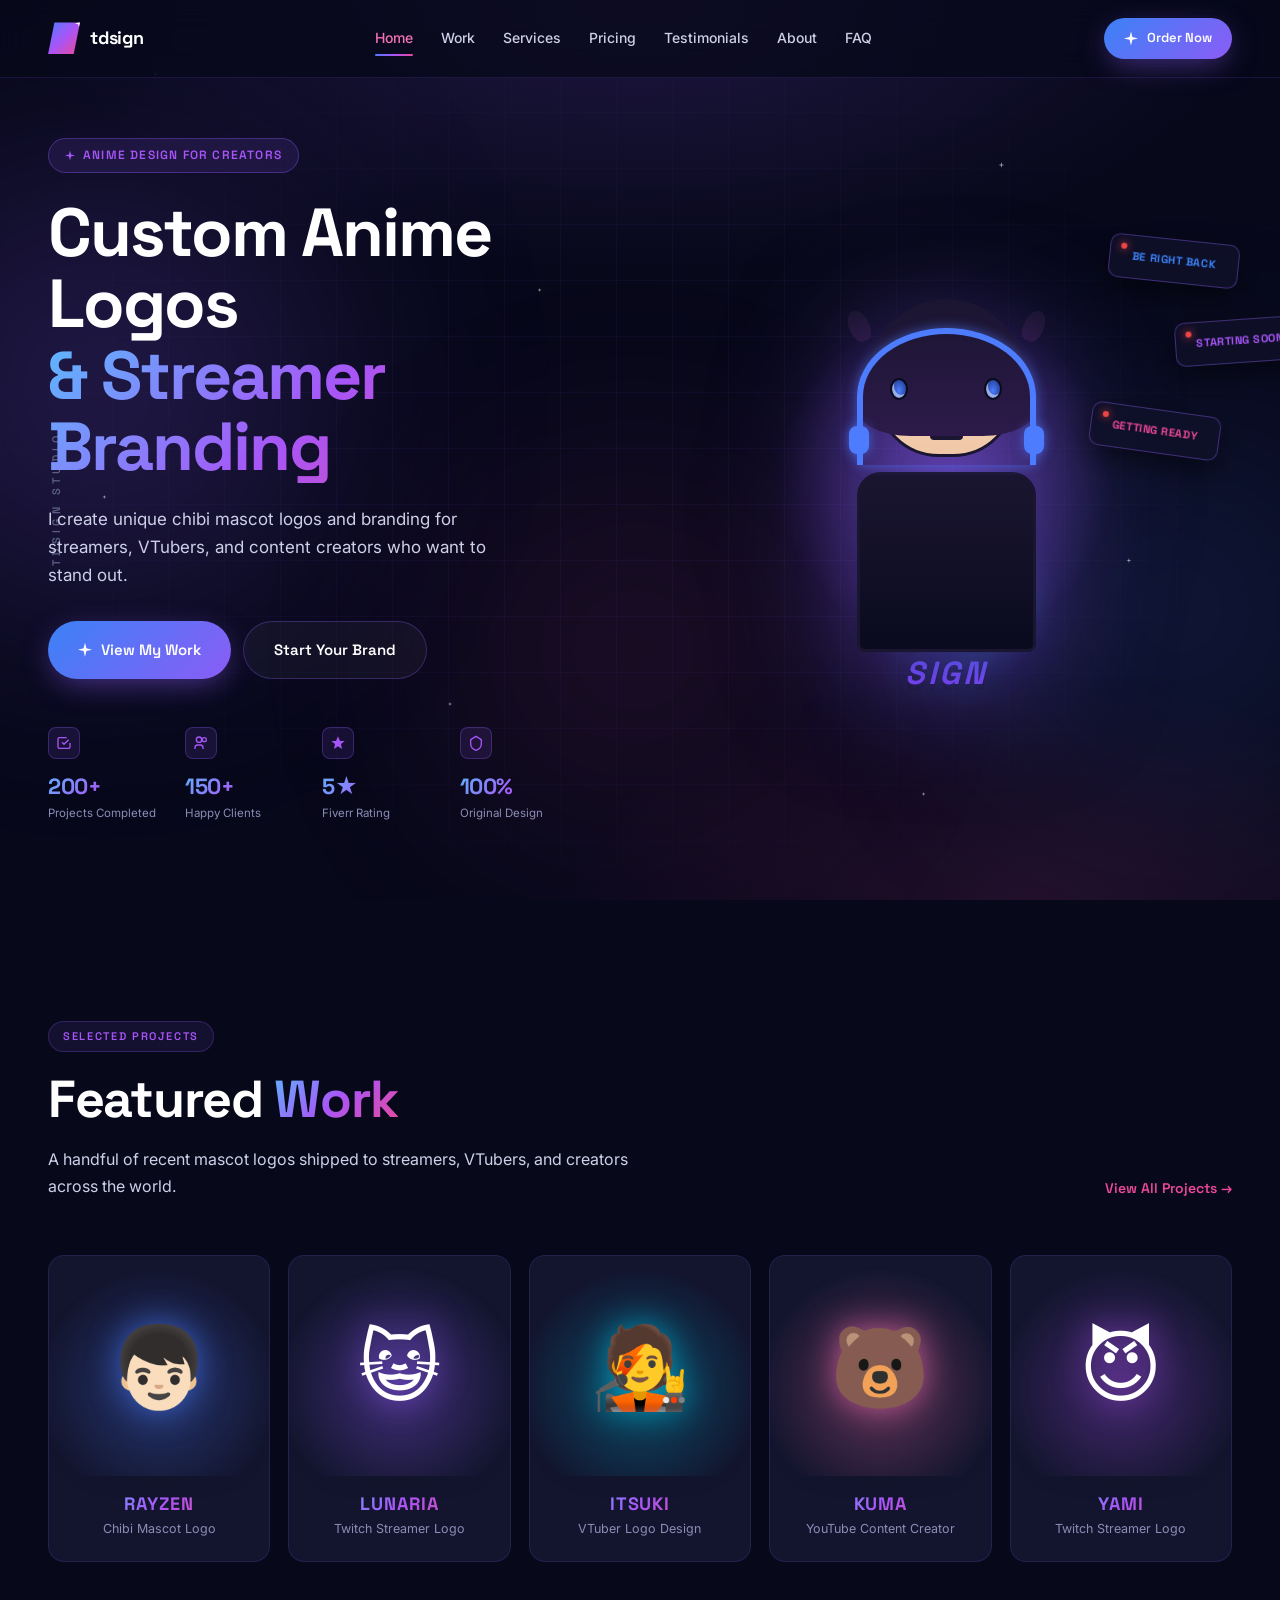
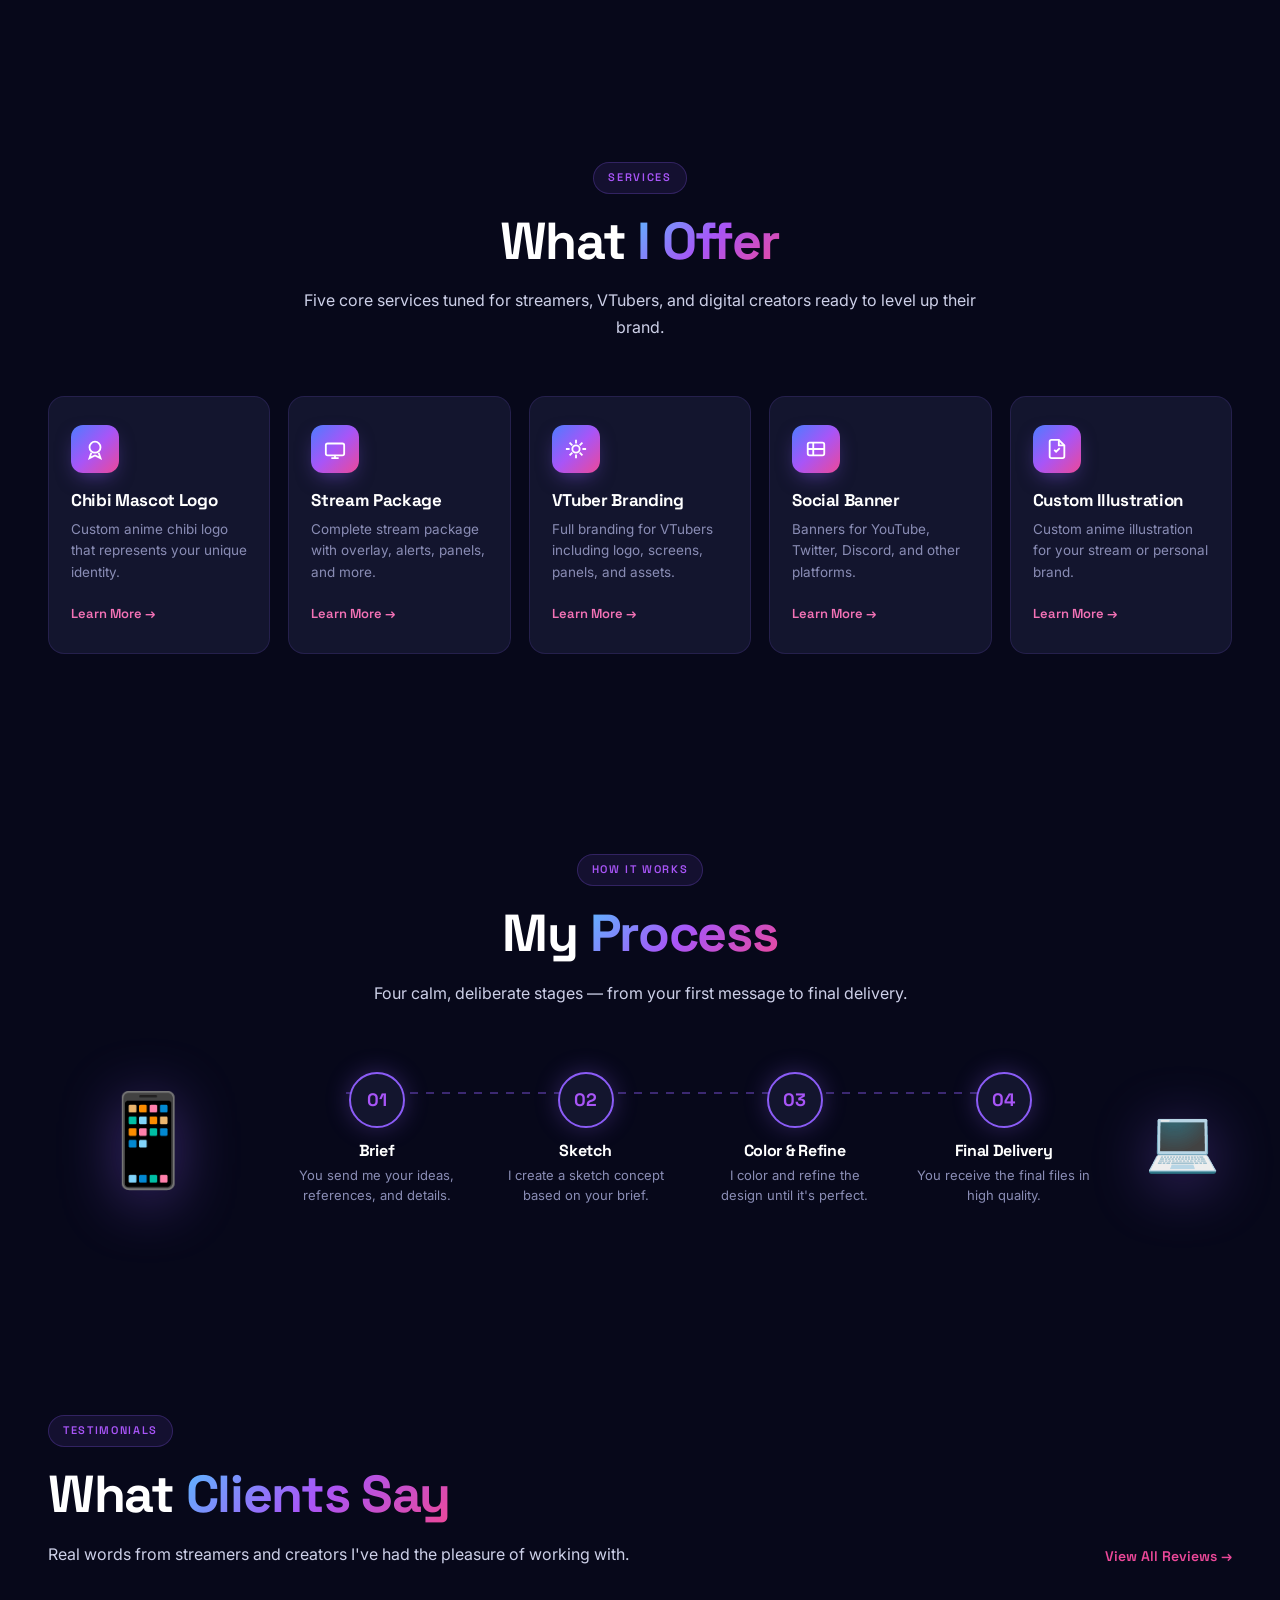
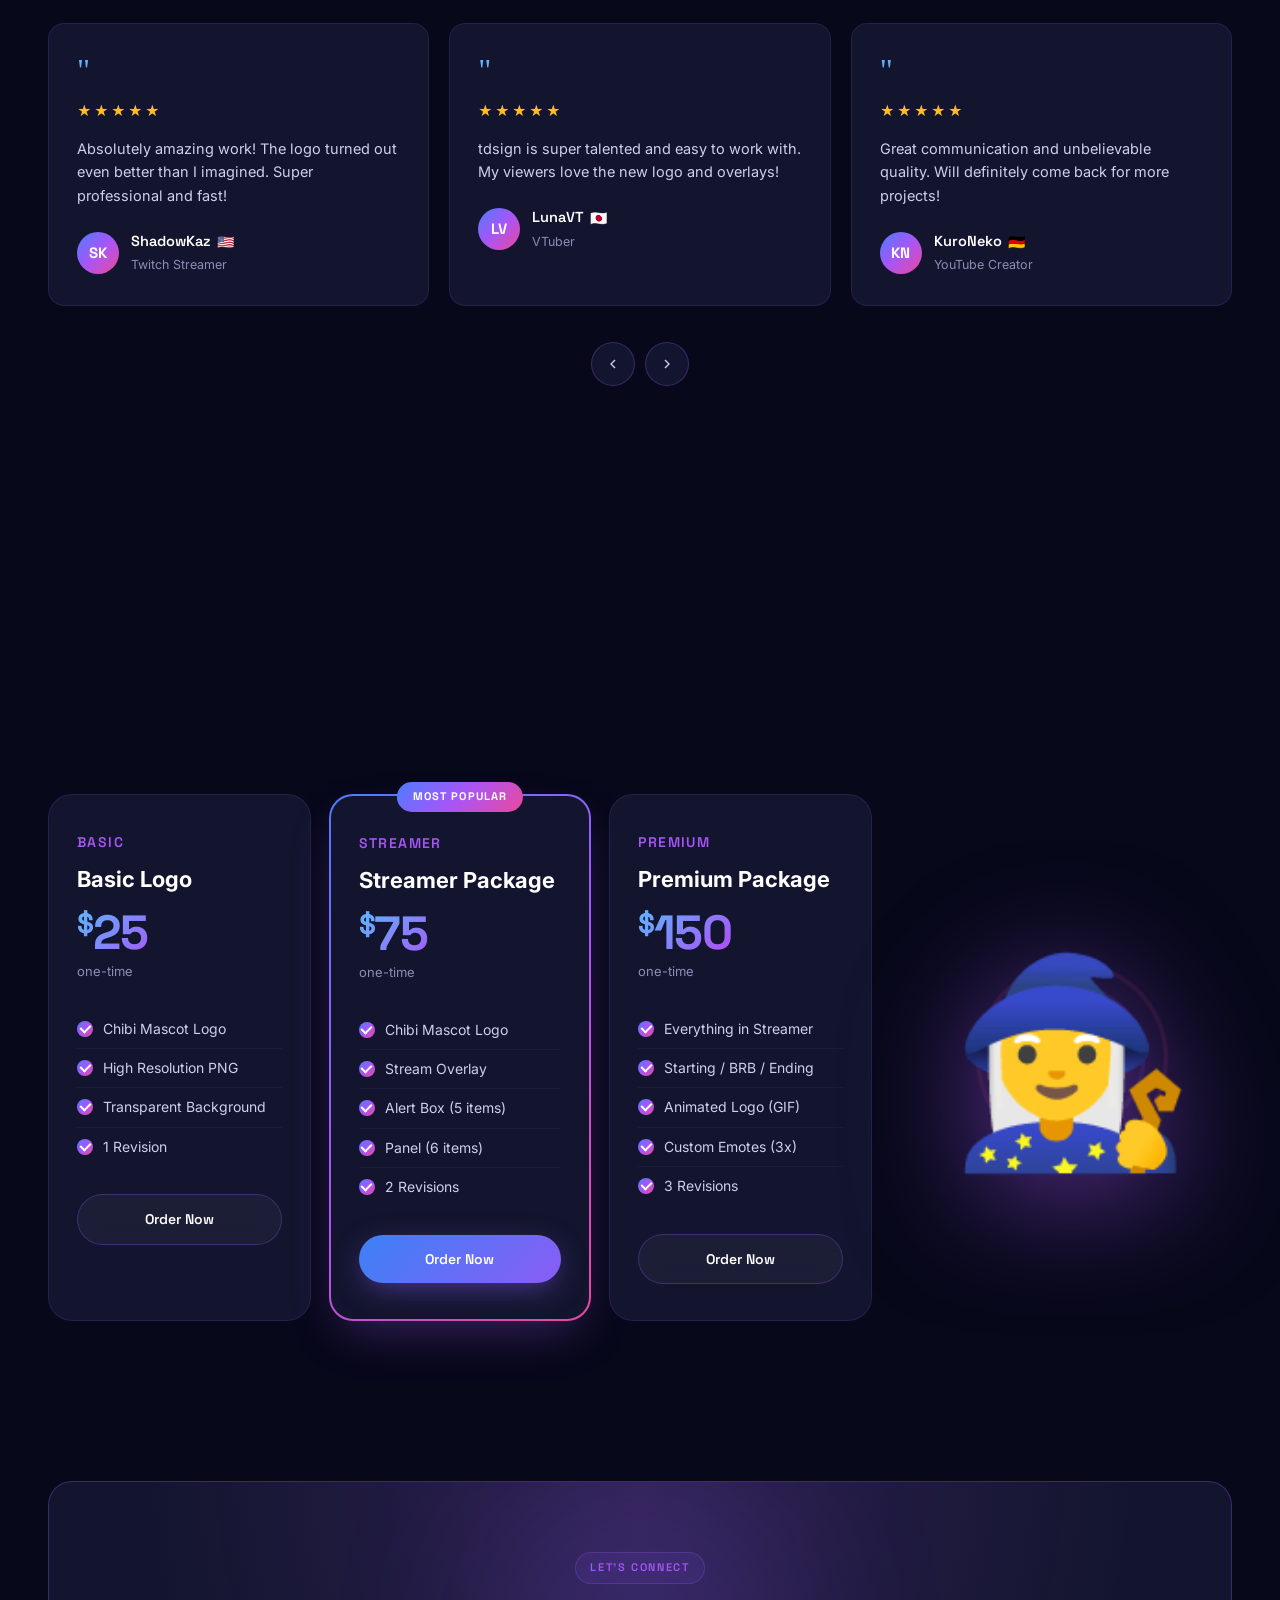
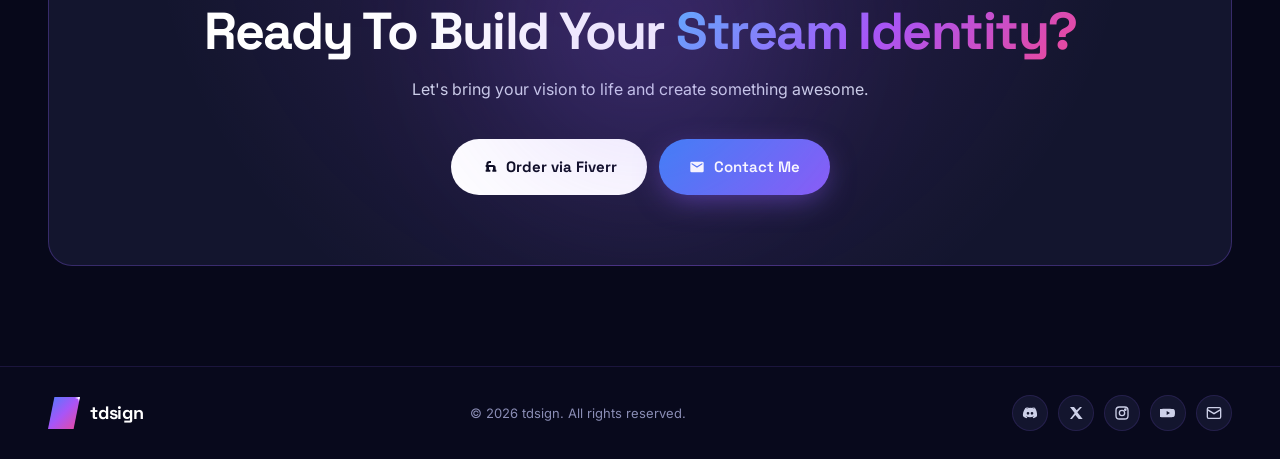
==== commit a04f32bb: "feat: redesign — chibi hero + 5 mascots + 5 services + 3-tier pricing" ====
--- a/index.html
+++ b/index.html
@@ -3,17 +3,15 @@
 <head>
   <meta charset="UTF-8" />
   <meta name="viewport" content="width=device-width, initial-scale=1.0" />
-  <meta name="theme-color" content="#0a0a14" />
-  <title>tdsign — Mascot Logo Designer for Streamers & VTubers</title>
-  <meta name="description" content="Premium mascot logos for Twitch streamers, VTubers, and creators. Anime-inspired branding crafted with care by tdsign." />
-
-  <!-- OG -->
-  <meta property="og:title" content="tdsign — Mascot Logos for Streamers" />
-  <meta property="og:description" content="Premium anime-inspired mascot branding for Twitch streamers and VTubers." />
+  <meta name="theme-color" content="#0a0b1e" />
+  <title>tdsign — Custom Anime Logos & Streamer Branding</title>
+  <meta name="description" content="Custom chibi mascot logos, stream packages, and VTuber branding for streamers and content creators." />
+
+  <meta property="og:title" content="tdsign — Custom Anime Logos & Streamer Branding" />
+  <meta property="og:description" content="Custom chibi mascot logos and branding for streamers, VTubers, and content creators." />
   <meta property="og:type" content="website" />
   <meta property="og:image" content="assets/og.svg" />
 
-  <!-- Fonts -->
   <link rel="preconnect" href="https://fonts.googleapis.com" />
   <link rel="preconnect" href="https://fonts.gstatic.com" crossorigin />
   <link href="https://fonts.googleapis.com/css2?family=Inter:wght@300;400;500;600;700&family=Space+Grotesk:wght@400;500;600;700&display=swap" rel="stylesheet" />
@@ -23,190 +21,179 @@
 </head>
 <body>
 
-  <!-- Background blobs -->
+  <!-- Background -->
   <div class="bg-gradient" aria-hidden="true">
     <div class="blob blob-1"></div>
     <div class="blob blob-2"></div>
     <div class="blob blob-3"></div>
     <div class="grid-overlay"></div>
+    <div class="sparkles">
+      <span class="sparkle" style="top:8%;left:12%;animation-delay:0s"></span>
+      <span class="sparkle" style="top:18%;left:78%;animation-delay:.6s;width:6px;height:6px"></span>
+      <span class="sparkle" style="top:32%;left:42%;animation-delay:1.2s"></span>
+      <span class="sparkle" style="top:55%;left:8%;animation-delay:.3s"></span>
+      <span class="sparkle" style="top:62%;left:88%;animation-delay:1.8s;width:5px;height:5px"></span>
+      <span class="sparkle" style="top:78%;left:35%;animation-delay:.9s"></span>
+      <span class="sparkle" style="top:88%;left:72%;animation-delay:2.1s"></span>
+    </div>
   </div>
 
   <!-- Nav -->
   <header class="nav">
     <div class="container nav-inner">
       <a href="#" class="logo">
-        <span class="logo-mark">td</span>
-        <span class="logo-text">tdsign</span>
+        <span class="logo-mark"></span>
+        <span>tdsign</span>
       </a>
       <nav class="nav-links">
+        <a href="#" class="active">Home</a>
         <a href="#work">Work</a>
         <a href="#services">Services</a>
-        <a href="#process">Process</a>
-        <a href="#testimonials">Words</a>
+        <a href="#pricing">Pricing</a>
+        <a href="#testimonials">Testimonials</a>
+        <a href="#about">About</a>
+        <a href="#faq">FAQ</a>
       </nav>
-      <a href="#contact" class="btn btn-primary nav-cta">Start a project</a>
+      <a href="#pricing" class="btn btn-primary nav-cta">
+        <span class="sparkle-icon"></span>
+        Order Now
+      </a>
     </div>
   </header>
 
   <!-- Hero -->
   <section class="hero">
-    <div class="container">
-      <div class="hero-badge fade-in">
-        <span class="dot"></span>
-        Booking projects for Q3 2026
-      </div>
-      <h1 class="hero-title fade-in" style="animation-delay:.1s">
-        Mascot logos that<br />
-        <span class="gradient-text">make streamers</span><br />
-        unforgettable.
-      </h1>
-      <p class="hero-sub fade-in" style="animation-delay:.2s">
-        Premium anime-inspired branding for Twitch streamers, VTubers, and content creators. Bold characters, clean systems, work that scales from overlay to merch.
-      </p>
-      <div class="hero-cta fade-in" style="animation-delay:.3s">
-        <a href="#work" class="btn btn-primary">View portfolio</a>
-        <a href="#contact" class="btn btn-ghost">
-          Get in touch
-          <svg width="16" height="16" viewBox="0 0 24 24" fill="none" stroke="currentColor" stroke-width="2"><path d="M7 17L17 7M7 7h10v10"/></svg>
-        </a>
-      </div>
-
-      <div class="hero-stats fade-in" style="animation-delay:.4s">
-        <div class="stat">
-          <div class="stat-num">120+</div>
-          <div class="stat-label">Mascots delivered</div>
-        </div>
-        <div class="stat-divider"></div>
-        <div class="stat">
-          <div class="stat-num">48</div>
-          <div class="stat-label">Partner streamers</div>
-        </div>
-        <div class="stat-divider"></div>
-        <div class="stat">
-          <div class="stat-num">4.9★</div>
-          <div class="stat-label">Avg. rating</div>
-        </div>
-      </div>
-    </div>
-
-    <!-- Hero showcase -->
-    <div class="hero-showcase fade-in" style="animation-delay:.5s" aria-hidden="true">
-      <div class="showcase-card card-1">
-        <div class="showcase-art" data-art="kitsune"></div>
-      </div>
-      <div class="showcase-card card-2">
-        <div class="showcase-art" data-art="dragon"></div>
-      </div>
-      <div class="showcase-card card-3">
-        <div class="showcase-art" data-art="moon"></div>
-      </div>
-    </div>
-  </section>
-
-  <!-- Marquee logos -->
-  <section class="marquee">
-    <div class="marquee-track">
-      <span>Twitch Partners</span><span>•</span>
-      <span>VTuber Studios</span><span>•</span>
-      <span>YouTube Creators</span><span>•</span>
-      <span>Indie Game Devs</span><span>•</span>
-      <span>Esports Teams</span><span>•</span>
-      <span>Discord Communities</span><span>•</span>
-      <span>Twitch Partners</span><span>•</span>
-      <span>VTuber Studios</span><span>•</span>
-      <span>YouTube Creators</span><span>•</span>
-      <span>Indie Game Devs</span><span>•</span>
-    </div>
-  </section>
-
-  <!-- Work / Portfolio -->
+    <div class="tdsign-vertical">TDSIGN STUDIO</div>
+    <div class="container">
+      <div class="hero-grid">
+        <!-- Left -->
+        <div class="hero-text">
+          <div class="hero-tag fade-in">
+            <span class="sparkle-icon" style="color:var(--c-purple-2);width:10px;height:10px"></span>
+            ANIME DESIGN FOR CREATORS
+          </div>
+          <h1 class="hero-title fade-in" style="animation-delay:.1s">
+            Custom Anime Logos<br />
+            <span class="gradient-text">&amp; Streamer Branding</span>
+          </h1>
+          <p class="hero-sub fade-in" style="animation-delay:.2s">
+            I create unique chibi mascot logos and branding for streamers, VTubers, and content creators who want to stand out.
+          </p>
+          <div class="hero-cta fade-in" style="animation-delay:.3s">
+            <a href="#work" class="btn btn-primary btn-lg">
+              <span class="sparkle-icon"></span>
+              View My Work
+            </a>
+            <a href="#contact" class="btn btn-ghost btn-lg">Start Your Brand</a>
+          </div>
+
+          <div class="hero-stats fade-in" style="animation-delay:.4s">
+            <div class="stat">
+              <div class="stat-icon">
+                <svg viewBox="0 0 24 24" fill="none" stroke="currentColor" stroke-width="2"><path d="M9 11l3 3 7-7"/><path d="M21 12v6a2 2 0 01-2 2H5a2 2 0 01-2-2V6a2 2 0 012-2h11"/></svg>
+              </div>
+              <div class="stat-num">200+</div>
+              <div class="stat-label">Projects Completed</div>
+            </div>
+            <div class="stat">
+              <div class="stat-icon">
+                <svg viewBox="0 0 24 24" fill="none" stroke="currentColor" stroke-width="2"><circle cx="9" cy="7" r="4"/><path d="M3 21v-2a4 4 0 014-4h4a4 4 0 014 4v2"/><circle cx="17" cy="7" r="3"/></svg>
+              </div>
+              <div class="stat-num">150+</div>
+              <div class="stat-label">Happy Clients</div>
+            </div>
+            <div class="stat">
+              <div class="stat-icon">
+                <svg viewBox="0 0 24 24" fill="currentColor"><path d="M12 2l3 7h7l-5.5 4.5L18 21l-6-4-6 4 1.5-7.5L2 9h7z"/></svg>
+              </div>
+              <div class="stat-num">5★</div>
+              <div class="stat-label">Fiverr Rating</div>
+            </div>
+            <div class="stat">
+              <div class="stat-icon">
+                <svg viewBox="0 0 24 24" fill="none" stroke="currentColor" stroke-width="2"><path d="M12 2L4 7v6c0 5 3.5 8.5 8 10 4.5-1.5 8-5 8-10V7l-8-5z"/></svg>
+              </div>
+              <div class="stat-num">100%</div>
+              <div class="stat-label">Original Design</div>
+            </div>
+          </div>
+        </div>
+
+        <!-- Right illustration -->
+        <div class="hero-illust">
+          <div class="td-sign-logo" aria-hidden="true">
+            TD
+            <span class="small">SIGN</span>
+          </div>
+
+          <div class="stream-card s1">BE RIGHT BACK</div>
+          <div class="stream-card s2">STARTING SOON</div>
+          <div class="stream-card s3">GETTING READY</div>
+
+          <div class="chibi-hero">
+            <div class="glow"></div>
+            <div class="chibi" aria-label="Chibi mascot — boy with headphones">
+              <div class="hair"></div>
+              <div class="head"></div>
+              <div class="eyes"></div>
+              <div class="mouth"></div>
+              <div class="headphones"></div>
+              <div class="body"></div>
+            </div>
+          </div>
+        </div>
+      </div>
+    </div>
+  </section>
+
+  <!-- Selected Projects -->
   <section id="work" class="section">
     <div class="container">
-      <div class="section-head">
-        <div class="section-label">Selected work</div>
-        <h2 class="section-title">Mascots that <span class="gradient-text">live</span> beyond the stream.</h2>
-        <p class="section-sub">From iconic kitsune avatars to cyber-cute companions — every mascot is built as a full identity system, ready for overlays, emotes, merch, and beyond.</p>
-      </div>
-
-      <div class="portfolio-grid">
-
-        <article class="work-card large">
-          <div class="work-art" data-art="kitsune">
-            <div class="work-tag">Featured · Mascot Identity</div>
-          </div>
-          <div class="work-body">
-            <h3>Kira the Kitsune</h3>
-            <p>Full mascot system for a top-50 Twitch VTuber. Hero pose, expressions, sub-badges, emote pack, and animated overlay variants.</p>
-            <div class="work-tags">
-              <span>VTuber</span><span>Mascot</span><span>Emote pack</span>
-            </div>
+      <div class="section-head with-link">
+        <div class="head-text">
+          <div class="section-label">Selected Projects</div>
+          <h2 class="section-title">Featured <span class="gradient-text">Work</span></h2>
+          <p class="section-sub">A handful of recent mascot logos shipped to streamers, VTubers, and creators across the world.</p>
+        </div>
+        <a href="#" class="view-all-link">View All Projects →</a>
+      </div>
+
+      <div class="portfolio-row">
+        <article class="mascot-card" data-color="blue">
+          <div class="mascot-art"><span class="emoji">👦🏻</span></div>
+          <div class="mascot-info">
+            <h3>Rayzen</h3>
+            <p>Chibi Mascot Logo</p>
           </div>
         </article>
-
-        <article class="work-card">
-          <div class="work-art" data-art="dragon">
-            <div class="work-tag">Logo · Brand</div>
-          </div>
-          <div class="work-body">
-            <h3>Ryūsei Studio</h3>
-            <p>Indie game studio rebrand. Dragon glyph, custom wordmark, in-game UI tokens.</p>
-            <div class="work-tags"><span>Logo</span><span>Brand system</span></div>
+        <article class="mascot-card" data-color="violet">
+          <div class="mascot-art"><span class="emoji">😺</span></div>
+          <div class="mascot-info">
+            <h3>Lunaria</h3>
+            <p>Twitch Streamer Logo</p>
           </div>
         </article>
-
-        <article class="work-card">
-          <div class="work-art" data-art="moon">
-            <div class="work-tag">Mascot · Stream kit</div>
-          </div>
-          <div class="work-body">
-            <h3>Lunari</h3>
-            <p>Soft celestial mascot for a chill ASMR streamer. Transitions, BRB scenes, scene cards.</p>
-            <div class="work-tags"><span>Mascot</span><span>Overlay</span></div>
+        <article class="mascot-card" data-color="cyan">
+          <div class="mascot-art"><span class="emoji">🧑‍🎤</span></div>
+          <div class="mascot-info">
+            <h3>Itsuki</h3>
+            <p>VTuber Logo Design</p>
           </div>
         </article>
-
-        <article class="work-card">
-          <div class="work-art" data-art="cyber">
-            <div class="work-tag">Mascot · Esports</div>
-          </div>
-          <div class="work-body">
-            <h3>NeoFox.gg</h3>
-            <p>Cyber-fox mascot for a competitive Valorant team. Jersey treatment + social kit.</p>
-            <div class="work-tags"><span>Esports</span><span>Identity</span></div>
+        <article class="mascot-card" data-color="pink">
+          <div class="mascot-art"><span class="emoji">🐻</span></div>
+          <div class="mascot-info">
+            <h3>Kuma</h3>
+            <p>YouTube Content Creator</p>
           </div>
         </article>
-
-        <article class="work-card large">
-          <div class="work-art" data-art="phoenix">
-            <div class="work-tag">Featured · Identity System</div>
-          </div>
-          <div class="work-body">
-            <h3>Hibara — Phoenix Idol</h3>
-            <p>Complete persona launch for an indie VTuber idol. Mascot, lore plate, debut graphics, merch-ready vector pack.</p>
-            <div class="work-tags">
-              <span>VTuber</span><span>Launch package</span><span>Merch</span>
-            </div>
+        <article class="mascot-card" data-color="purple">
+          <div class="mascot-art"><span class="emoji">😈</span></div>
+          <div class="mascot-info">
+            <h3>Yami</h3>
+            <p>Twitch Streamer Logo</p>
           </div>
         </article>
-
-        <article class="work-card">
-          <div class="work-art" data-art="cat">
-            <div class="work-tag">Mascot</div>
-          </div>
-          <div class="work-body">
-            <h3>Mochi-chan</h3>
-            <p>Cozy chibi cat mascot for a community Discord server.</p>
-            <div class="work-tags"><span>Chibi</span><span>Community</span></div>
-          </div>
-        </article>
-
-      </div>
-
-      <div class="section-foot">
-        <a href="#contact" class="btn btn-ghost">
-          Want yours next? Let's talk
-          <svg width="16" height="16" viewBox="0 0 24 24" fill="none" stroke="currentColor" stroke-width="2"><path d="M5 12h14M13 5l7 7-7 7"/></svg>
-        </a>
       </div>
     </div>
   </section>
@@ -216,62 +203,54 @@
     <div class="container">
       <div class="section-head">
         <div class="section-label">Services</div>
-        <h2 class="section-title">Everything you need to <span class="gradient-text">go premium</span>.</h2>
+        <h2 class="section-title">What <span class="gradient-text">I Offer</span></h2>
+        <p class="section-sub">Five core services tuned for streamers, VTubers, and digital creators ready to level up their brand.</p>
       </div>
 
       <div class="services-grid">
         <div class="service-card">
           <div class="service-icon">
-            <svg viewBox="0 0 24 24" fill="none" stroke="currentColor" stroke-width="1.5"><circle cx="12" cy="12" r="9"/><path d="M8 10c0-1 .5-2 2-2M14 10c0-1 .5-2 2-2M9 16c1 1 2 1.5 3 1.5s2-.5 3-1.5"/></svg>
-          </div>
-          <h3>Mascot Design</h3>
-          <p>Custom anime-style mascots with full expression sheets, pose variations, and ready-to-use vector exports.</p>
-          <div class="service-meta">From $480 · 7–10 days</div>
+            <svg viewBox="0 0 24 24" fill="none" stroke="currentColor" stroke-width="2"><circle cx="12" cy="10" r="6"/><path d="M8 16l-2 6 6-3 6 3-2-6"/></svg>
+          </div>
+          <h3>Chibi Mascot Logo</h3>
+          <p>Custom anime chibi logo that represents your unique identity.</p>
+          <a href="#contact" class="learn-more">Learn More →</a>
         </div>
 
         <div class="service-card">
           <div class="service-icon">
-            <svg viewBox="0 0 24 24" fill="none" stroke="currentColor" stroke-width="1.5"><path d="M4 6h16M4 12h16M4 18h10"/></svg>
-          </div>
-          <h3>Logo & Wordmark</h3>
-          <p>Identity-grade logos with custom typography, glyph variants, and a polished mini brand book.</p>
-          <div class="service-meta">From $260 · 5–7 days</div>
+            <svg viewBox="0 0 24 24" fill="none" stroke="currentColor" stroke-width="2"><rect x="2" y="6" width="20" height="13" rx="2"/><path d="M8 22h8M12 19v3"/></svg>
+          </div>
+          <h3>Stream Package</h3>
+          <p>Complete stream package with overlay, alerts, panels, and more.</p>
+          <a href="#contact" class="learn-more">Learn More →</a>
         </div>
 
         <div class="service-card">
           <div class="service-icon">
-            <svg viewBox="0 0 24 24" fill="none" stroke="currentColor" stroke-width="1.5"><rect x="3" y="5" width="18" height="14" rx="2"/><path d="M3 9h18"/></svg>
-          </div>
-          <h3>Stream Overlay Kit</h3>
-          <p>Webcam frames, scene transitions, alert graphics, and BRB scenes. Plug-and-play with OBS or Streamlabs.</p>
-          <div class="service-meta">From $320 · 6–9 days</div>
+            <svg viewBox="0 0 24 24" fill="none" stroke="currentColor" stroke-width="2"><path d="M12 2v4M12 18v4M5 12H1M23 12h-4M19 5l-3 3M8 16l-3 3M19 19l-3-3M8 8L5 5"/><circle cx="12" cy="12" r="4"/></svg>
+          </div>
+          <h3>VTuber Branding</h3>
+          <p>Full branding for VTubers including logo, screens, panels, and assets.</p>
+          <a href="#contact" class="learn-more">Learn More →</a>
         </div>
 
         <div class="service-card">
           <div class="service-icon">
-            <svg viewBox="0 0 24 24" fill="none" stroke="currentColor" stroke-width="1.5"><circle cx="12" cy="12" r="3"/><circle cx="12" cy="12" r="9"/></svg>
-          </div>
-          <h3>Sub Badges & Emotes</h3>
-          <p>Emote-ready packs sized for Twitch, YouTube, and Discord. Loop-animated variants on request.</p>
-          <div class="service-meta">From $180 · 4–6 days</div>
+            <svg viewBox="0 0 24 24" fill="none" stroke="currentColor" stroke-width="2"><rect x="3" y="5" width="18" height="14" rx="2"/><path d="M3 12h18M9 5v14"/></svg>
+          </div>
+          <h3>Social Banner</h3>
+          <p>Banners for YouTube, Twitter, Discord, and other platforms.</p>
+          <a href="#contact" class="learn-more">Learn More →</a>
         </div>
 
         <div class="service-card">
           <div class="service-icon">
-            <svg viewBox="0 0 24 24" fill="none" stroke="currentColor" stroke-width="1.5"><path d="M12 2v20M2 12h20"/><circle cx="12" cy="12" r="9"/></svg>
-          </div>
-          <h3>Full Launch Package</h3>
-          <p>Mascot + logo + overlay + emotes + announcement graphics. Ship a complete debut in one go.</p>
-          <div class="service-meta">From $1,200 · 3–4 weeks</div>
-        </div>
-
-        <div class="service-card">
-          <div class="service-icon">
-            <svg viewBox="0 0 24 24" fill="none" stroke="currentColor" stroke-width="1.5"><path d="M3 12l4 4L21 6"/></svg>
-          </div>
-          <h3>Brand Refresh</h3>
-          <p>Already streaming? Tighten up your existing mascot and identity for a more premium feel.</p>
-          <div class="service-meta">From $220 · 4–5 days</div>
+            <svg viewBox="0 0 24 24" fill="none" stroke="currentColor" stroke-width="2"><path d="M14 2H6a2 2 0 00-2 2v16a2 2 0 002 2h12a2 2 0 002-2V8z"/><path d="M14 2v6h6M9 13l2 2 4-4"/></svg>
+          </div>
+          <h3>Custom Illustration</h3>
+          <p>Custom anime illustration for your stream or personal brand.</p>
+          <a href="#contact" class="learn-more">Learn More →</a>
         </div>
       </div>
     </div>
@@ -281,32 +260,38 @@
   <section id="process" class="section">
     <div class="container">
       <div class="section-head">
-        <div class="section-label">Process</div>
-        <h2 class="section-title">A calm, <span class="gradient-text">deliberate</span> way to work.</h2>
-        <p class="section-sub">No frantic revisions, no surprise scope. Just clear stages and proper craft.</p>
-      </div>
-
-      <div class="process-grid">
-        <div class="process-step">
-          <div class="process-num">01</div>
-          <h3>Discover</h3>
-          <p>A short intro call to map your character, tone, audience, and platforms. You walk out with a creative brief.</p>
-        </div>
-        <div class="process-step">
-          <div class="process-num">02</div>
-          <h3>Sketch</h3>
-          <p>3 distinct directions in rough form. We pick the strongest concept together — no guesswork, no committee.</p>
-        </div>
-        <div class="process-step">
-          <div class="process-num">03</div>
-          <h3>Refine</h3>
-          <p>Color, line, and detail get locked in. Two structured rounds of feedback so things stay tight, not endless.</p>
-        </div>
-        <div class="process-step">
-          <div class="process-num">04</div>
-          <h3>Deliver</h3>
-          <p>You get full vector exports, transparent PNGs, social-ready sizes, and a one-page brand sheet.</p>
-        </div>
+        <div class="section-label">How It Works</div>
+        <h2 class="section-title">My <span class="gradient-text">Process</span></h2>
+        <p class="section-sub">Four calm, deliberate stages — from your first message to final delivery.</p>
+      </div>
+
+      <div class="process-wrap">
+        <div class="process-mascot" aria-hidden="true">📱</div>
+
+        <div class="process-steps">
+          <div class="process-step">
+            <div class="process-num">01</div>
+            <h3>Brief</h3>
+            <p>You send me your ideas, references, and details.</p>
+          </div>
+          <div class="process-step">
+            <div class="process-num">02</div>
+            <h3>Sketch</h3>
+            <p>I create a sketch concept based on your brief.</p>
+          </div>
+          <div class="process-step">
+            <div class="process-num">03</div>
+            <h3>Color &amp; Refine</h3>
+            <p>I color and refine the design until it's perfect.</p>
+          </div>
+          <div class="process-step">
+            <div class="process-num">04</div>
+            <h3>Final Delivery</h3>
+            <p>You receive the final files in high quality.</p>
+          </div>
+        </div>
+
+        <div class="process-laptop" aria-hidden="true">💻</div>
       </div>
     </div>
   </section>
@@ -314,77 +299,148 @@
   <!-- Testimonials -->
   <section id="testimonials" class="section">
     <div class="container">
-      <div class="section-head">
-        <div class="section-label">Words from creators</div>
-        <h2 class="section-title">People I've had the pleasure of <span class="gradient-text">working with</span>.</h2>
+      <div class="section-head with-link">
+        <div class="head-text">
+          <div class="section-label">Testimonials</div>
+          <h2 class="section-title">What <span class="gradient-text">Clients Say</span></h2>
+          <p class="section-sub">Real words from streamers and creators I've had the pleasure of working with.</p>
+        </div>
+        <a href="#" class="view-all-link">View All Reviews →</a>
       </div>
 
       <div class="testimonials-grid">
         <blockquote class="testimonial">
-          <p>"My channel finally looks like the brand I wanted from day one. The mascot pops on every overlay and feels alive."</p>
-          <footer>
-            <div class="t-avatar" data-avatar="a"></div>
+          <div class="t-quote">"</div>
+          <div class="t-stars">★★★★★</div>
+          <p>Absolutely amazing work! The logo turned out even better than I imagined. Super professional and fast!</p>
+          <footer class="t-foot">
+            <div class="t-avatar">SK</div>
             <div>
-              <div class="t-name">@ayanostream</div>
-              <div class="t-role">Twitch · Just Chatting</div>
+              <div class="t-name">ShadowKaz <span class="t-flag">🇺🇸</span></div>
+              <div class="t-role">Twitch Streamer</div>
             </div>
           </footer>
         </blockquote>
 
         <blockquote class="testimonial">
-          <p>"Smooth, communicative, and the work just hits. tdsign got our team's vibe in the first round of sketches."</p>
-          <footer>
-            <div class="t-avatar" data-avatar="b"></div>
+          <div class="t-quote">"</div>
+          <div class="t-stars">★★★★★</div>
+          <p>tdsign is super talented and easy to work with. My viewers love the new logo and overlays!</p>
+          <footer class="t-foot">
+            <div class="t-avatar">LV</div>
             <div>
-              <div class="t-name">@neofox.gg</div>
-              <div class="t-role">Esports org · Valorant</div>
+              <div class="t-name">LunaVT <span class="t-flag">🇯🇵</span></div>
+              <div class="t-role">VTuber</div>
             </div>
           </footer>
         </blockquote>
 
         <blockquote class="testimonial">
-          <p>"Worth every cent. My emote pack went from 'okay' to instantly recognizable. Subs notice. They care."</p>
-          <footer>
-            <div class="t-avatar" data-avatar="c"></div>
+          <div class="t-quote">"</div>
+          <div class="t-stars">★★★★★</div>
+          <p>Great communication and unbelievable quality. Will definitely come back for more projects!</p>
+          <footer class="t-foot">
+            <div class="t-avatar">KN</div>
             <div>
-              <div class="t-name">@hibara.live</div>
-              <div class="t-role">Indie VTuber idol</div>
+              <div class="t-name">KuroNeko <span class="t-flag">🇩🇪</span></div>
+              <div class="t-role">YouTube Creator</div>
             </div>
           </footer>
         </blockquote>
-
-        <blockquote class="testimonial">
-          <p>"The launch package made our debut feel like a proper studio rollout. Everyone asked who designed it."</p>
-          <footer>
-            <div class="t-avatar" data-avatar="d"></div>
-            <div>
-              <div class="t-name">@ryusei.studio</div>
-              <div class="t-role">Indie game studio</div>
-            </div>
-          </footer>
-        </blockquote>
-      </div>
-    </div>
-  </section>
-
-  <!-- CTA / Contact -->
-  <section id="contact" class="section cta-section">
-    <div class="container">
-      <div class="cta-card">
-        <div class="cta-glow" aria-hidden="true"></div>
-        <div class="section-label">Let's build it</div>
-        <h2 class="cta-title">Your mascot is <span class="gradient-text">waiting</span>.</h2>
-        <p class="cta-sub">Tell me about your channel, your audience, and the energy you want. I'll send back availability, scope, and a fixed quote within 24 hours.</p>
-        <div class="cta-actions">
-          <a href="mailto:hello@tdsign.studio" class="btn btn-primary btn-lg">
-            hello@tdsign.studio
+      </div>
+
+      <div class="t-nav">
+        <button class="t-arrow" aria-label="Previous">
+          <svg width="16" height="16" viewBox="0 0 24 24" fill="none" stroke="currentColor" stroke-width="2"><path d="M15 18l-6-6 6-6"/></svg>
+        </button>
+        <button class="t-arrow" aria-label="Next">
+          <svg width="16" height="16" viewBox="0 0 24 24" fill="none" stroke="currentColor" stroke-width="2"><path d="M9 18l6-6-6-6"/></svg>
+        </button>
+      </div>
+    </div>
+  </section>
+
+  <!-- Pricing -->
+  <section id="pricing" class="section">
+    <div class="container">
+      <div class="section-head">
+        <div class="section-label">Pricing</div>
+        <h2 class="section-title">Choose Your <span class="gradient-text">Package</span></h2>
+        <p class="section-sub">Simple, fixed pricing. Pick the tier that fits your launch and you're set.</p>
+      </div>
+
+      <div class="pricing-wrap">
+        <div class="pricing-grid">
+          <div class="price-card">
+            <div class="price-tier">Basic</div>
+            <div class="price-name">Basic Logo</div>
+            <div class="price-amount"><span class="currency">$</span>25</div>
+            <div class="price-period">one-time</div>
+            <ul class="price-features">
+              <li><span class="price-check"></span>Chibi Mascot Logo</li>
+              <li><span class="price-check"></span>High Resolution PNG</li>
+              <li><span class="price-check"></span>Transparent Background</li>
+              <li><span class="price-check"></span>1 Revision</li>
+            </ul>
+            <a href="#contact" class="btn btn-ghost">Order Now</a>
+          </div>
+
+          <div class="price-card popular">
+            <div class="popular-badge">Most Popular</div>
+            <div class="price-tier">Streamer</div>
+            <div class="price-name">Streamer Package</div>
+            <div class="price-amount"><span class="currency">$</span>75</div>
+            <div class="price-period">one-time</div>
+            <ul class="price-features">
+              <li><span class="price-check"></span>Chibi Mascot Logo</li>
+              <li><span class="price-check"></span>Stream Overlay</li>
+              <li><span class="price-check"></span>Alert Box (5 items)</li>
+              <li><span class="price-check"></span>Panel (6 items)</li>
+              <li><span class="price-check"></span>2 Revisions</li>
+            </ul>
+            <a href="#contact" class="btn btn-primary">Order Now</a>
+          </div>
+
+          <div class="price-card">
+            <div class="price-tier">Premium</div>
+            <div class="price-name">Premium Package</div>
+            <div class="price-amount"><span class="currency">$</span>150</div>
+            <div class="price-period">one-time</div>
+            <ul class="price-features">
+              <li><span class="price-check"></span>Everything in Streamer</li>
+              <li><span class="price-check"></span>Starting / BRB / Ending</li>
+              <li><span class="price-check"></span>Animated Logo (GIF)</li>
+              <li><span class="price-check"></span>Custom Emotes (3x)</li>
+              <li><span class="price-check"></span>3 Revisions</li>
+            </ul>
+            <a href="#contact" class="btn btn-ghost">Order Now</a>
+          </div>
+        </div>
+
+        <div class="pricing-mascot" aria-hidden="true">
+          <div class="magic-circle"></div>
+          🧙‍♀️
+        </div>
+      </div>
+    </div>
+  </section>
+
+  <!-- Final CTA -->
+  <section id="contact" class="final-cta">
+    <div class="container">
+      <div class="final-cta-card">
+        <div class="section-label">Let's Connect</div>
+        <h2 class="final-cta-title">Ready To Build Your <span class="gradient-text">Stream Identity?</span></h2>
+        <p class="final-cta-sub">Let's bring your vision to life and create something awesome.</p>
+        <div class="final-cta-btns">
+          <a href="https://fiverr.com/tdsign" target="_blank" rel="noopener" class="btn btn-white btn-lg">
+            <svg width="16" height="16" viewBox="0 0 24 24" fill="currentColor"><path d="M23 16h-1v-3a4 4 0 00-4-4h-7v-1a2 2 0 012-2h2V3h-2a5 5 0 00-5 5v1H7v3h1v4H7v3h7v-3h-2v-4h6v4h-1v3h6v-3z"/></svg>
+            Order via Fiverr
           </a>
-          <a href="https://twitter.com/tdsign" target="_blank" rel="noopener" class="btn btn-ghost btn-lg">
-            DM on Twitter
+          <a href="#" class="btn btn-primary btn-lg">
+            <svg width="16" height="16" viewBox="0 0 24 24" fill="currentColor"><path d="M20 4H4a2 2 0 00-2 2v12a2 2 0 002 2h16a2 2 0 002-2V6a2 2 0 00-2-2zm0 4l-8 5-8-5V6l8 5 8-5v2z"/></svg>
+            Contact Me
           </a>
-        </div>
-        <div class="cta-meta">
-          Currently booking · Q3 2026 · 4 spots remaining
         </div>
       </div>
     </div>
@@ -393,19 +449,17 @@
   <!-- Footer -->
   <footer class="footer">
     <div class="container footer-inner">
-      <div class="footer-brand">
-        <span class="logo-mark">td</span>
+      <a href="#" class="logo">
+        <span class="logo-mark"></span>
         <span>tdsign</span>
-      </div>
-      <div class="footer-meta">
-        <span>Mascot logos for streamers & VTubers</span>
-        <span class="dot-sep">·</span>
-        <span>© 2026 tdsign</span>
-      </div>
-      <div class="footer-links">
-        <a href="https://twitter.com/tdsign" target="_blank" rel="noopener">Twitter</a>
-        <a href="https://instagram.com/tdsign" target="_blank" rel="noopener">Instagram</a>
-        <a href="mailto:hello@tdsign.studio">Email</a>
+      </a>
+      <div class="footer-meta">© 2026 tdsign. All rights reserved.</div>
+      <div class="footer-socials">
+        <a href="#" aria-label="Discord"><svg viewBox="0 0 24 24" fill="currentColor"><path d="M20 4.5A20 20 0 0015.5 3l-.3.5a14 14 0 014 2 17 17 0 00-13 0 14 14 0 014-2L9.5 3A20 20 0 005 4.5C2 9 1 13 1.5 17a18 18 0 005.5 3l1-1.5a13 13 0 01-2-1l.5-.3a14 14 0 0011 0l.5.3a13 13 0 01-2 1l1 1.5a18 18 0 005.5-3c.5-5-.7-9-3-12.5zM9 14.5a2 2 0 110-4 2 2 0 010 4zm6 0a2 2 0 110-4 2 2 0 010 4z"/></svg></a>
+        <a href="#" aria-label="Twitter"><svg viewBox="0 0 24 24" fill="currentColor"><path d="M18 3h3l-7 8 8 10h-6l-5-6-5 6H3l7-9-7-9h6l4 5 5-5z"/></svg></a>
+        <a href="#" aria-label="Instagram"><svg viewBox="0 0 24 24" fill="none" stroke="currentColor" stroke-width="2"><rect x="3" y="3" width="18" height="18" rx="5"/><circle cx="12" cy="12" r="4"/><circle cx="17" cy="7" r="1" fill="currentColor"/></svg></a>
+        <a href="#" aria-label="YouTube"><svg viewBox="0 0 24 24" fill="currentColor"><path d="M22 8a3 3 0 00-2-2c-2-.5-8-.5-10-.5s-8 0-10 .5a3 3 0 00-2 2c-.5 2-.5 4-.5 4s0 2 .5 4a3 3 0 002 2c2 .5 10 .5 10 .5s8 0 10-.5a3 3 0 002-2c.5-2 .5-4 .5-4s0-2-.5-4zM10 15V9l5 3-5 3z"/></svg></a>
+        <a href="mailto:hello@tdsign.studio" aria-label="Email"><svg viewBox="0 0 24 24" fill="none" stroke="currentColor" stroke-width="2"><rect x="2" y="4" width="20" height="16" rx="2"/><path d="M2 7l10 6 10-6"/></svg></a>
       </div>
     </div>
   </footer>
--- a/css/style.css
+++ b/css/style.css
@@ -1,35 +1,46 @@
 /* ================================================================
-   tdsign portfolio — premium dark anime / streamer aesthetic
+   tdsign — Custom Anime Logos & Streamer Branding
+   Dark · Vibrant · Chibi · Esports
    ================================================================ */
 
 :root {
   /* Palette */
-  --bg-0: #07070d;
-  --bg-1: #0c0c18;
-  --bg-2: #11111f;
-  --bg-3: #161628;
-  --line: rgba(255, 255, 255, 0.06);
-  --line-2: rgba(255, 255, 255, 0.10);
-
-  --ink-0: #f5f5fa;
-  --ink-1: #c8c8d8;
-  --ink-2: #8a8aa0;
-  --ink-3: #5b5b72;
-
-  --accent-1: #8b7cff;   /* soft purple */
-  --accent-2: #5cb8ff;   /* soft blue */
-  --accent-3: #c994ff;   /* lilac */
-  --accent-pink: #ff8fcf;
+  --bg-0: #07081a;
+  --bg-1: #0a0b1e;
+  --bg-2: #0f1029;
+  --bg-3: #13152e;
+  --bg-4: #1a1c3a;
+  --line: rgba(139, 92, 246, 0.15);
+  --line-2: rgba(139, 92, 246, 0.30);
+
+  --ink-0: #ffffff;
+  --ink-1: #cdd0e8;
+  --ink-2: #8a8db5;
+  --ink-3: #5b5e85;
+
+  /* Brand gradient triplet */
+  --c-blue: #4d7cff;
+  --c-blue-2: #3b82f6;
+  --c-purple: #8b5cf6;
+  --c-purple-2: #a855f7;
+  --c-pink: #ec4899;
+  --c-pink-2: #f472b6;
+  --c-cyan: #00d4ff;
+
+  --grad: linear-gradient(135deg, var(--c-blue) 0%, var(--c-purple-2) 50%, var(--c-pink) 100%);
+  --grad-text: linear-gradient(135deg, #5cb8ff 0%, #a855f7 50%, #ec4899 100%);
+  --grad-btn: linear-gradient(135deg, var(--c-blue-2) 0%, var(--c-purple) 100%);
+
+  --shadow-glow: 0 10px 40px -10px rgba(139, 92, 246, 0.5);
 
   /* Type */
   --font-display: "Space Grotesk", "Inter", system-ui, sans-serif;
-  --font-body: "Inter", system-ui, -apple-system, sans-serif;
-
-  /* Layout */
-  --container: 1200px;
+  --font-body: "Inter", system-ui, sans-serif;
+
+  --container: 1240px;
   --radius-sm: 10px;
-  --radius: 18px;
-  --radius-lg: 28px;
+  --radius: 16px;
+  --radius-lg: 24px;
 }
 
 * { box-sizing: border-box; margin: 0; padding: 0; }
@@ -39,7 +50,6 @@
   background: var(--bg-0);
   color: var(--ink-0);
   line-height: 1.6;
-  font-weight: 400;
   -webkit-font-smoothing: antialiased;
   overflow-x: hidden;
 }
@@ -47,32 +57,30 @@
 a { color: inherit; text-decoration: none; }
 button { font: inherit; cursor: pointer; border: none; background: none; color: inherit; }
 
-.container { width: 100%; max-width: var(--container); margin: 0 auto; padding: 0 24px; }
-
-/* ================================================================
-   Background gradients
+.container { width: 100%; max-width: var(--container); margin: 0 auto; padding: 0 28px; }
+
+/* ================================================================
+   Background — grid + blobs + sparkles
    ================================================================ */
 .bg-gradient {
   position: fixed; inset: 0; z-index: -1; overflow: hidden; pointer-events: none;
-  background: var(--bg-0);
-}
-.blob {
-  position: absolute; border-radius: 50%; filter: blur(120px); opacity: 0.45;
-  will-change: transform;
-}
-.blob-1 { width: 700px; height: 700px; top: -200px; left: -200px;
-  background: radial-gradient(circle, var(--accent-1) 0%, transparent 70%);
-  animation: float-1 26s ease-in-out infinite;
-}
-.blob-2 { width: 600px; height: 600px; top: 30%; right: -150px;
-  background: radial-gradient(circle, var(--accent-2) 0%, transparent 70%);
-  opacity: 0.35;
-  animation: float-2 32s ease-in-out infinite;
-}
-.blob-3 { width: 500px; height: 500px; bottom: -150px; left: 30%;
-  background: radial-gradient(circle, var(--accent-3) 0%, transparent 70%);
-  opacity: 0.25;
-  animation: float-3 28s ease-in-out infinite;
+  background:
+    radial-gradient(ellipse 80% 50% at 50% 0%, rgba(139,92,246,0.18), transparent 60%),
+    radial-gradient(ellipse 60% 40% at 80% 100%, rgba(236,72,153,0.12), transparent 60%),
+    var(--bg-0);
+}
+.blob { position: absolute; border-radius: 50%; filter: blur(120px); will-change: transform; }
+.blob-1 { width: 600px; height: 600px; top: 10%; left: -200px;
+  background: radial-gradient(circle, var(--c-purple) 0%, transparent 70%);
+  opacity: 0.35; animation: float-1 30s ease-in-out infinite;
+}
+.blob-2 { width: 500px; height: 500px; top: 40%; right: -150px;
+  background: radial-gradient(circle, var(--c-blue) 0%, transparent 70%);
+  opacity: 0.25; animation: float-2 36s ease-in-out infinite;
+}
+.blob-3 { width: 500px; height: 500px; bottom: 0; left: 30%;
+  background: radial-gradient(circle, var(--c-pink) 0%, transparent 70%);
+  opacity: 0.18; animation: float-3 28s ease-in-out infinite;
 }
 @keyframes float-1 { 0%,100%{transform:translate(0,0)} 50%{transform:translate(60px,40px)} }
 @keyframes float-2 { 0%,100%{transform:translate(0,0)} 50%{transform:translate(-50px,30px)} }
@@ -81,52 +89,77 @@
 .grid-overlay {
   position: absolute; inset: 0;
   background-image:
-    linear-gradient(rgba(255,255,255,0.025) 1px, transparent 1px),
-    linear-gradient(90deg, rgba(255,255,255,0.025) 1px, transparent 1px);
-  background-size: 60px 60px;
+    linear-gradient(rgba(139,92,246,0.06) 1px, transparent 1px),
+    linear-gradient(90deg, rgba(139,92,246,0.06) 1px, transparent 1px);
+  background-size: 56px 56px;
   mask-image: radial-gradient(ellipse at center, black 30%, transparent 80%);
 }
 
-/* ================================================================
-   Typography
-   ================================================================ */
-h1, h2, h3 { font-family: var(--font-display); font-weight: 600; letter-spacing: -0.02em; line-height: 1.1; }
+/* sparkles */
+.sparkles { position: absolute; inset: 0; overflow: hidden; }
+.sparkle {
+  position: absolute;
+  width: 4px; height: 4px;
+  background: white;
+  clip-path: polygon(50% 0, 60% 40%, 100% 50%, 60% 60%, 50% 100%, 40% 60%, 0 50%, 40% 40%);
+  opacity: 0.6;
+  animation: twinkle 3s ease-in-out infinite;
+}
+@keyframes twinkle {
+  0%, 100% { opacity: 0.2; transform: scale(0.8); }
+  50% { opacity: 0.9; transform: scale(1.2); }
+}
+
+/* ================================================================
+   Typography helpers
+   ================================================================ */
+h1, h2, h3, h4 { font-family: var(--font-display); font-weight: 700; letter-spacing: -0.02em; line-height: 1.15; }
 .gradient-text {
-  background: linear-gradient(135deg, var(--accent-2) 0%, var(--accent-1) 50%, var(--accent-3) 100%);
+  background: var(--grad-text);
   -webkit-background-clip: text; background-clip: text;
   -webkit-text-fill-color: transparent;
+  display: inline-block;
 }
 
 /* ================================================================
    Buttons
    ================================================================ */
 .btn {
-  display: inline-flex; align-items: center; gap: 8px;
-  padding: 12px 22px; border-radius: 100px;
-  font-family: var(--font-display); font-weight: 500; font-size: 14px;
-  letter-spacing: 0.01em;
+  display: inline-flex; align-items: center; gap: 9px;
+  padding: 13px 24px; border-radius: 100px;
+  font-family: var(--font-display); font-weight: 600; font-size: 14px;
   transition: all 0.25s ease;
-  cursor: pointer;
   white-space: nowrap;
 }
 .btn-primary {
-  background: linear-gradient(135deg, var(--accent-1) 0%, var(--accent-2) 100%);
-  color: #0a0a14;
-  font-weight: 600;
-  box-shadow: 0 8px 30px -6px rgba(139, 124, 255, 0.45);
-}
-.btn-primary:hover {
-  transform: translateY(-1px);
-  box-shadow: 0 14px 40px -10px rgba(139, 124, 255, 0.65);
-}
+  background: var(--grad-btn);
+  color: white;
+  box-shadow: 0 8px 30px -6px rgba(139, 92, 246, 0.55);
+}
+.btn-primary:hover { transform: translateY(-2px); box-shadow: 0 14px 40px -8px rgba(139, 92, 246, 0.75); }
+
 .btn-ghost {
   background: rgba(255,255,255,0.04);
   color: var(--ink-0);
   border: 1px solid var(--line-2);
-  backdrop-filter: blur(8px);
-}
-.btn-ghost:hover { background: rgba(255,255,255,0.08); border-color: rgba(255,255,255,0.18); }
-.btn-lg { padding: 16px 28px; font-size: 15px; }
+  backdrop-filter: blur(10px);
+}
+.btn-ghost:hover { background: rgba(139,92,246,0.1); border-color: var(--c-purple); }
+
+.btn-white {
+  background: white;
+  color: #0a0b1e;
+  font-weight: 700;
+}
+.btn-white:hover { transform: translateY(-2px); box-shadow: 0 12px 30px -6px rgba(255,255,255,0.25); }
+
+.btn-lg { padding: 16px 30px; font-size: 15px; }
+
+.sparkle-icon {
+  display: inline-block; width: 14px; height: 14px;
+  background: currentColor;
+  clip-path: polygon(50% 0, 60% 40%, 100% 50%, 60% 60%, 50% 100%, 40% 60%, 0 50%, 40% 40%);
+}
 
 /* ================================================================
    Nav
@@ -134,520 +167,740 @@
 .nav {
   position: sticky; top: 0; z-index: 50;
   padding: 18px 0;
-  background: rgba(7,7,13,0.65);
+  background: rgba(7,8,26,0.75);
   backdrop-filter: blur(16px);
   -webkit-backdrop-filter: blur(16px);
   border-bottom: 1px solid var(--line);
 }
-.nav-inner {
-  display: flex; align-items: center; justify-content: space-between; gap: 32px;
-}
+.nav-inner { display: flex; align-items: center; justify-content: space-between; gap: 24px; }
+
 .logo {
   display: flex; align-items: center; gap: 10px;
-  font-family: var(--font-display); font-weight: 600;
+  font-family: var(--font-display); font-weight: 700; font-size: 18px;
+  letter-spacing: -0.01em;
 }
 .logo-mark {
-  display: inline-flex; align-items: center; justify-content: center;
-  width: 34px; height: 34px; border-radius: 10px;
-  background: linear-gradient(135deg, var(--accent-1), var(--accent-2));
-  color: #0a0a14; font-weight: 700; font-size: 13px;
-  box-shadow: 0 6px 20px -6px rgba(139, 124, 255, 0.6);
-}
-.logo-text { font-size: 17px; letter-spacing: -0.01em; }
+  width: 32px; height: 32px;
+  background: var(--grad);
+  clip-path: polygon(20% 0, 100% 0, 80% 100%, 0 100%);
+  position: relative;
+}
+.logo-mark::after {
+  content: ""; position: absolute; top: -3px; right: -3px;
+  width: 8px; height: 8px; background: white;
+  clip-path: polygon(50% 0, 60% 40%, 100% 50%, 60% 60%, 50% 100%, 40% 60%, 0 50%, 40% 40%);
+}
+
 .nav-links { display: flex; gap: 28px; }
 .nav-links a {
   font-size: 14px; color: var(--ink-1); font-weight: 500;
-  transition: color 0.2s;
+  transition: color 0.2s; position: relative;
+  padding: 4px 0;
 }
 .nav-links a:hover { color: var(--ink-0); }
-.nav-cta { padding: 10px 18px; font-size: 13px; }
-
-@media (max-width: 720px) {
-  .nav-links { display: none; }
-}
+.nav-links a.active {
+  color: var(--c-pink-2);
+}
+.nav-links a.active::after {
+  content: ""; position: absolute; bottom: -2px; left: 0; right: 0;
+  height: 2px; background: var(--grad);
+  border-radius: 2px;
+}
+
+.nav-cta { padding: 10px 20px; font-size: 13px; }
+
+@media (max-width: 1024px) { .nav-links { display: none; } }
 
 /* ================================================================
    Hero
    ================================================================ */
 .hero {
   position: relative;
-  padding: 100px 0 80px;
-  text-align: center;
+  padding: 60px 0 100px;
   overflow: hidden;
 }
-.hero-badge {
+.hero-grid {
+  display: grid;
+  grid-template-columns: 45% 55%;
+  gap: 40px;
+  align-items: center;
+}
+.hero-tag {
   display: inline-flex; align-items: center; gap: 8px;
   padding: 7px 16px;
-  background: rgba(255,255,255,0.04);
+  background: rgba(139,92,246,0.12);
+  border: 1px solid rgba(139,92,246,0.35);
+  border-radius: 100px;
+  font-family: var(--font-display); font-size: 12px;
+  color: var(--c-purple-2); font-weight: 600;
+  letter-spacing: 0.1em; text-transform: uppercase;
+  margin-bottom: 24px;
+}
+.hero-title {
+  font-size: clamp(38px, 5.4vw, 68px);
+  font-weight: 700;
+  line-height: 1.05;
+  letter-spacing: -0.03em;
+  margin-bottom: 22px;
+}
+.hero-sub {
+  font-size: 17px;
+  color: var(--ink-1);
+  max-width: 480px;
+  margin-bottom: 32px;
+  line-height: 1.65;
+}
+.hero-cta { display: flex; gap: 12px; flex-wrap: wrap; margin-bottom: 48px; }
+
+.hero-stats {
+  display: grid;
+  grid-template-columns: repeat(4, 1fr);
+  gap: 16px;
+  max-width: 540px;
+}
+.stat {
+  text-align: left;
+}
+.stat-icon {
+  width: 32px; height: 32px;
+  background: rgba(139,92,246,0.12);
   border: 1px solid var(--line-2);
-  border-radius: 100px;
-  font-size: 13px; color: var(--ink-1);
+  border-radius: 8px;
+  display: grid; place-items: center;
+  margin-bottom: 10px;
+  color: var(--c-purple-2);
+}
+.stat-icon svg { width: 16px; height: 16px; }
+.stat-num {
+  font-family: var(--font-display); font-size: 22px; font-weight: 700;
+  letter-spacing: -0.02em;
+  background: var(--grad-text);
+  -webkit-background-clip: text; background-clip: text;
+  -webkit-text-fill-color: transparent;
+  margin-bottom: 2px;
+}
+.stat-label { font-size: 11.5px; color: var(--ink-2); line-height: 1.3; }
+
+@media (max-width: 900px) {
+  .hero-grid { grid-template-columns: 1fr; gap: 60px; }
+  .hero-stats { grid-template-columns: repeat(2, 1fr); }
+}
+
+/* Hero illustration (right) */
+.hero-illust {
+  position: relative;
+  height: 540px;
+  display: grid;
+  place-items: center;
+}
+.td-sign-logo {
+  position: absolute;
+  bottom: 60px; left: 50%; transform: translateX(-50%);
   font-family: var(--font-display);
-  margin-bottom: 28px;
-  backdrop-filter: blur(8px);
-}
-.dot {
-  width: 7px; height: 7px; border-radius: 50%;
-  background: #4ade80;
-  box-shadow: 0 0 10px #4ade80;
-  animation: pulse 2s ease-in-out infinite;
-}
-@keyframes pulse { 50% { opacity: 0.5; } }
-
-.hero-title {
-  font-size: clamp(40px, 7vw, 84px);
+  font-size: 110px; font-weight: 900;
+  letter-spacing: -0.02em;
+  font-style: italic;
+  background: linear-gradient(180deg, #5cb8ff 0%, #1e40af 50%, #7c3aed 100%);
+  -webkit-background-clip: text; background-clip: text;
+  -webkit-text-fill-color: transparent;
+  text-shadow:
+    0 0 40px rgba(0, 212, 255, 0.4),
+    0 0 80px rgba(124, 58, 237, 0.3);
+  filter: drop-shadow(0 6px 0 rgba(0,0,0,0.3));
+  z-index: 1;
+  line-height: 1;
+}
+.td-sign-logo .small {
+  display: block; text-align: center;
+  font-size: 32px; font-weight: 700;
+  margin-top: -8px;
+  letter-spacing: 0.1em;
+}
+@media (max-width: 1100px) { .td-sign-logo { font-size: 80px; } .td-sign-logo .small { font-size: 24px; } }
+
+.chibi-hero {
+  position: relative;
+  width: 280px; height: 360px;
+  z-index: 3;
+  filter: drop-shadow(0 30px 60px rgba(139, 92, 246, 0.5));
+}
+.chibi-hero .glow {
+  position: absolute; inset: -40px;
+  background: radial-gradient(circle, rgba(139,92,246,0.4) 0%, transparent 60%);
+  z-index: -1;
+  border-radius: 50%;
+  animation: pulse-glow 4s ease-in-out infinite;
+}
+@keyframes pulse-glow {
+  0%, 100% { transform: scale(1); opacity: 0.6; }
+  50% { transform: scale(1.15); opacity: 0.9; }
+}
+
+.stream-card {
+  position: absolute;
+  width: 130px; padding: 12px 14px;
+  background: rgba(15, 16, 41, 0.85);
+  border: 1px solid rgba(139,92,246,0.4);
+  border-radius: 10px;
+  backdrop-filter: blur(10px);
+  font-family: var(--font-display);
+  font-size: 11px; font-weight: 700;
+  text-align: center;
+  letter-spacing: 0.05em;
+  z-index: 4;
+  box-shadow: 0 10px 30px rgba(0,0,0,0.5);
+}
+.stream-card::before {
+  content: ""; position: absolute; top: 8px; left: 10px;
+  width: 6px; height: 6px; border-radius: 50%;
+  background: #ef4444; box-shadow: 0 0 8px #ef4444;
+}
+.stream-card.s1 { top: 30px; right: 5%; transform: rotate(6deg); color: var(--c-blue-2); }
+.stream-card.s2 { top: 110px; right: -5%; transform: rotate(-4deg); color: var(--c-purple-2); }
+.stream-card.s3 { top: 200px; right: 8%; transform: rotate(8deg); color: var(--c-pink); }
+
+.tdsign-vertical {
+  position: absolute;
+  left: -10px; top: 50%; transform: translateY(-50%) rotate(-90deg);
+  font-family: var(--font-display);
+  font-size: 11px; letter-spacing: 0.4em;
+  color: var(--ink-3);
   font-weight: 600;
-  letter-spacing: -0.035em;
-  margin-bottom: 26px;
-}
-.hero-sub {
-  font-size: clamp(15px, 1.6vw, 18px);
-  color: var(--ink-1);
-  max-width: 620px;
-  margin: 0 auto 36px;
-  line-height: 1.6;
-}
-.hero-cta { display: flex; gap: 12px; justify-content: center; flex-wrap: wrap; margin-bottom: 70px; }
-
-.hero-stats {
-  display: inline-flex; align-items: center; gap: 36px;
-  padding: 18px 32px;
-  background: rgba(255,255,255,0.03);
-  border: 1px solid var(--line);
-  border-radius: var(--radius);
-  backdrop-filter: blur(10px);
-}
-.stat-num { font-family: var(--font-display); font-size: 26px; font-weight: 600; letter-spacing: -0.02em; }
-.stat-label { font-size: 12px; color: var(--ink-2); margin-top: 2px; }
-.stat-divider { width: 1px; height: 32px; background: var(--line-2); }
-
-@media (max-width: 600px) {
-  .hero-stats { gap: 22px; padding: 16px 22px; flex-wrap: wrap; justify-content: center; }
-  .stat-divider { display: none; }
-}
-
-/* Hero showcase floating cards */
-.hero-showcase {
-  position: relative;
-  margin-top: 80px;
-  height: 360px;
-  max-width: 920px;
-  margin-left: auto; margin-right: auto;
-  perspective: 1200px;
-}
-.showcase-card {
-  position: absolute;
-  width: 280px; height: 320px;
-  border-radius: var(--radius-lg);
-  background: var(--bg-2);
-  border: 1px solid var(--line-2);
-  overflow: hidden;
-  box-shadow: 0 30px 60px -20px rgba(0,0,0,0.6);
-  transition: transform 0.5s ease;
-}
-.card-1 {
-  left: 50%; top: 40px;
-  transform: translateX(-50%) rotate(0deg);
+}
+
+/* Chibi character (CSS-art) */
+.chibi {
+  position: relative;
+  width: 100%; height: 100%;
+}
+.chibi .head {
+  position: absolute; top: 5%; left: 25%;
+  width: 50%; aspect-ratio: 1;
+  background: linear-gradient(180deg, #ffe0c4 0%, #f0c8a8 100%);
+  border-radius: 50% 50% 45% 45%;
+  border: 3px solid #1a1530;
+  z-index: 2;
+}
+.chibi .hair {
+  position: absolute; top: 0; left: 18%;
+  width: 64%; height: 38%;
+  background: linear-gradient(180deg, #1a1530 0%, #2d1a4a 100%);
+  border-radius: 50% 50% 30% 30% / 80% 80% 20% 20%;
   z-index: 3;
 }
-.card-2 {
-  left: calc(50% - 240px); top: 20px;
-  transform: rotate(-9deg);
-  z-index: 2;
-}
-.card-3 {
-  left: calc(50% + 240px - 280px); top: 60px;
-  transform: rotate(8deg);
-  z-index: 2;
-}
-.hero-showcase:hover .card-1 { transform: translateX(-50%) translateY(-8px); }
-.hero-showcase:hover .card-2 { transform: rotate(-12deg) translateY(-8px); }
-.hero-showcase:hover .card-3 { transform: rotate(11deg) translateY(-8px); }
-
-@media (max-width: 800px) {
-  .hero-showcase { height: 320px; transform: scale(0.78); margin-top: 40px; }
-}
-
-/* ================================================================
-   Mascot art (CSS-generated SVG-like illustrations)
-   ================================================================ */
-.showcase-art, .work-art, .t-avatar { position: relative; width: 100%; height: 100%; overflow: hidden; }
-
-[data-art="kitsune"] {
-  background:
-    radial-gradient(circle at 50% 38%, #ffd4f0 0%, #ff8fcf 25%, transparent 50%),
-    radial-gradient(circle at 50% 100%, rgba(139,124,255,0.25), transparent 60%),
-    linear-gradient(160deg, #1a1530 0%, #0e0e1c 100%);
-}
-[data-art="kitsune"]::before {
-  content: ""; position: absolute; inset: 0;
-  background:
-    radial-gradient(ellipse 12px 14px at 42% 42%, #1a1530 50%, transparent 60%),
-    radial-gradient(ellipse 12px 14px at 58% 42%, #1a1530 50%, transparent 60%),
-    radial-gradient(ellipse 32px 8px at 50% 56%, rgba(255,143,207,0.55) 50%, transparent 70%);
-}
-[data-art="kitsune"]::after {
-  content: "🦊"; position: absolute; inset: auto 0 16px 0; text-align: center;
-  font-size: 40px; opacity: 0.85;
-}
-
-[data-art="dragon"] {
-  background:
-    radial-gradient(circle at 30% 30%, #5cb8ff 0%, transparent 40%),
-    radial-gradient(circle at 70% 70%, #8b7cff 0%, transparent 45%),
-    linear-gradient(160deg, #0d1830 0%, #0a0a18 100%);
-}
-[data-art="dragon"]::after {
-  content: "🐉"; position: absolute; inset: 0; display: grid; place-items: center;
-  font-size: 92px; filter: drop-shadow(0 8px 24px rgba(92,184,255,0.4));
-}
-
-[data-art="moon"] {
-  background:
-    radial-gradient(circle at 50% 45%, #c994ff 0%, transparent 40%),
-    radial-gradient(circle at 50% 100%, #5cb8ff 0%, transparent 55%),
-    linear-gradient(160deg, #1a1230 0%, #0a0814 100%);
-}
-[data-art="moon"]::after {
-  content: "🌙"; position: absolute; inset: 0; display: grid; place-items: center;
-  font-size: 98px; filter: drop-shadow(0 8px 30px rgba(201,148,255,0.5));
-}
-
-[data-art="cyber"] {
-  background:
-    radial-gradient(circle at 40% 50%, #ff8fcf 0%, transparent 35%),
-    radial-gradient(circle at 70% 60%, #5cb8ff 0%, transparent 40%),
-    linear-gradient(160deg, #181230 0%, #0a0a14 100%);
-}
-[data-art="cyber"]::after {
-  content: "🦊"; position: absolute; inset: 0; display: grid; place-items: center;
-  font-size: 92px; filter: drop-shadow(0 0 24px rgba(255,143,207,0.45));
-}
-
-[data-art="phoenix"] {
-  background:
-    radial-gradient(circle at 50% 50%, #ffb380 0%, transparent 35%),
-    radial-gradient(circle at 70% 30%, #ff8fcf 0%, transparent 40%),
-    linear-gradient(160deg, #2a1230 0%, #0a0814 100%);
-}
-[data-art="phoenix"]::after {
-  content: "🔥"; position: absolute; inset: 0; display: grid; place-items: center;
-  font-size: 98px; filter: drop-shadow(0 8px 24px rgba(255,179,128,0.5));
-}
-
-[data-art="cat"] {
-  background:
-    radial-gradient(circle at 50% 50%, #c994ff 0%, transparent 40%),
-    linear-gradient(160deg, #1a1230 0%, #0a0a18 100%);
-}
-[data-art="cat"]::after {
-  content: "🐱"; position: absolute; inset: 0; display: grid; place-items: center;
-  font-size: 92px; filter: drop-shadow(0 6px 20px rgba(201,148,255,0.4));
-}
-
-/* ================================================================
-   Marquee
-   ================================================================ */
-.marquee {
-  border-top: 1px solid var(--line);
-  border-bottom: 1px solid var(--line);
-  padding: 22px 0;
-  overflow: hidden;
-  background: rgba(255,255,255,0.015);
-}
-.marquee-track {
-  display: flex; gap: 36px;
-  font-family: var(--font-display); font-size: 14px; color: var(--ink-2); font-weight: 500;
-  white-space: nowrap;
-  animation: marquee 30s linear infinite;
-}
-@keyframes marquee {
-  from { transform: translateX(0); }
-  to { transform: translateX(-50%); }
-}
-
-/* ================================================================
-   Sections
-   ================================================================ */
-.section { padding: 120px 0; position: relative; }
-.section-head { text-align: center; max-width: 720px; margin: 0 auto 64px; }
+.chibi .hair::before, .chibi .hair::after {
+  content: ""; position: absolute;
+  width: 20px; height: 32px;
+  background: inherit;
+  top: 8%;
+}
+.chibi .hair::before { left: -8px; transform: rotate(-25deg); border-radius: 50% 50% 40% 40%; }
+.chibi .hair::after { right: -8px; transform: rotate(25deg); border-radius: 50% 50% 40% 40%; }
+.chibi .eyes {
+  position: absolute; top: 22%; left: 30%;
+  width: 40%; display: flex; justify-content: space-between;
+  z-index: 4;
+}
+.chibi .eyes::before, .chibi .eyes::after {
+  content: ""; width: 14px; height: 18px;
+  background: radial-gradient(ellipse at 50% 60%, var(--c-blue) 0%, #1e3a8a 90%);
+  border-radius: 50%;
+  border: 2px solid #0a0b1e;
+  box-shadow: inset 2px -3px 0 rgba(255,255,255,0.5);
+}
+.chibi .body {
+  position: absolute; top: 48%; left: 18%;
+  width: 64%; height: 50%;
+  background: linear-gradient(180deg, #1a1530 0%, #0a0b1e 100%);
+  border: 3px solid #1a1530;
+  border-radius: 24px 24px 8px 8px;
+  z-index: 1;
+}
+.chibi .headphones {
+  position: absolute; top: 8%; left: 18%;
+  width: 64%; height: 38%;
+  border: 6px solid var(--c-blue);
+  border-bottom: none;
+  border-radius: 50% 50% 0 0;
+  box-shadow: 0 0 12px rgba(77, 124, 255, 0.6);
+  z-index: 5;
+}
+.chibi .headphones::before, .chibi .headphones::after {
+  content: ""; position: absolute;
+  width: 20px; height: 28px;
+  background: var(--c-blue);
+  border-radius: 8px;
+  box-shadow: 0 0 12px rgba(77, 124, 255, 0.7);
+  top: 70%;
+}
+.chibi .headphones::before { left: -14px; }
+.chibi .headphones::after { right: -14px; }
+.chibi .mouth {
+  position: absolute; top: 38%; left: 44%;
+  width: 12%; height: 4px;
+  background: #1a1530;
+  border-radius: 0 0 8px 8px;
+  z-index: 4;
+}
+
+@media (max-width: 700px) {
+  .hero-illust { height: 460px; }
+  .chibi-hero { width: 220px; height: 280px; }
+  .td-sign-logo { font-size: 60px; }
+  .td-sign-logo .small { font-size: 18px; }
+}
+
+/* ================================================================
+   Section base
+   ================================================================ */
+.section { padding: 100px 0; position: relative; }
+.section-head {
+  text-align: center; max-width: 720px; margin: 0 auto 56px;
+}
+.section-head.with-link { display: flex; align-items: end; justify-content: space-between; max-width: none; text-align: left; gap: 32px; flex-wrap: wrap; }
+.section-head.with-link .head-text { max-width: 620px; }
 .section-label {
   display: inline-block;
   padding: 6px 14px;
-  background: rgba(139,124,255,0.1);
-  border: 1px solid rgba(139,124,255,0.2);
+  background: rgba(139,92,246,0.1);
+  border: 1px solid rgba(139,92,246,0.25);
   border-radius: 100px;
-  font-family: var(--font-display); font-size: 12px; font-weight: 500;
-  color: var(--accent-1);
-  letter-spacing: 0.05em; text-transform: uppercase;
-  margin-bottom: 20px;
+  font-family: var(--font-display); font-size: 11px; font-weight: 600;
+  color: var(--c-purple-2);
+  letter-spacing: 0.15em; text-transform: uppercase;
+  margin-bottom: 18px;
 }
 .section-title {
-  font-size: clamp(32px, 4.5vw, 54px);
+  font-size: clamp(32px, 4.5vw, 52px);
   letter-spacing: -0.025em;
+  margin-bottom: 16px;
+}
+.section-sub { font-size: 16px; color: var(--ink-1); line-height: 1.65; }
+.view-all-link {
+  font-family: var(--font-display); font-size: 14px; font-weight: 600;
+  color: var(--c-pink);
+  display: inline-flex; align-items: center; gap: 6px;
+  white-space: nowrap;
+  transition: gap 0.2s;
+}
+.view-all-link:hover { gap: 10px; color: var(--c-pink-2); }
+
+/* ================================================================
+   Portfolio (5 mascot cards)
+   ================================================================ */
+.portfolio-row {
+  display: grid;
+  grid-template-columns: repeat(5, 1fr);
+  gap: 18px;
+}
+.mascot-card {
+  background: var(--bg-3);
+  border: 1px solid var(--line);
+  border-radius: var(--radius);
+  overflow: hidden;
+  transition: transform 0.4s, border-color 0.3s, box-shadow 0.4s;
+  position: relative;
+}
+.mascot-card::before {
+  content: ""; position: absolute; inset: 0;
+  background: var(--accent, var(--c-purple));
+  opacity: 0; mix-blend-mode: screen;
+  transition: opacity 0.4s;
+  pointer-events: none;
+  z-index: 1;
+}
+.mascot-card:hover {
+  transform: translateY(-6px);
+  border-color: var(--accent-border, var(--line-2));
+  box-shadow: 0 20px 50px -15px var(--accent-shadow, rgba(139, 92, 246, 0.4));
+}
+.mascot-card:hover::before { opacity: 0.08; }
+
+.mascot-art {
+  position: relative;
+  aspect-ratio: 1 / 1;
+  display: grid; place-items: center;
+  background: radial-gradient(circle at 50% 60%, var(--art-glow, rgba(139,92,246,0.3)) 0%, transparent 70%);
+  font-size: 80px;
+  filter: drop-shadow(0 6px 12px rgba(0,0,0,0.4));
+}
+.mascot-art .emoji {
+  filter: drop-shadow(0 0 16px var(--art-glow-2, rgba(139,92,246,0.6)));
+}
+.mascot-info {
+  padding: 18px 20px 22px;
+  text-align: center;
+  position: relative;
+  z-index: 2;
+}
+.mascot-info h3 {
+  font-size: 18px;
+  letter-spacing: 0.05em;
+  text-transform: uppercase;
+  background: var(--grad-text);
+  -webkit-background-clip: text; background-clip: text;
+  -webkit-text-fill-color: transparent;
+  margin-bottom: 4px;
+}
+.mascot-info p { font-size: 12.5px; color: var(--ink-2); }
+
+/* per-card accent */
+.mascot-card[data-color="blue"]   { --art-glow: rgba(77,124,255,0.35);   --art-glow-2: rgba(77,124,255,0.7);   --accent-shadow: rgba(77,124,255,0.4); }
+.mascot-card[data-color="purple"] { --art-glow: rgba(168,85,247,0.35);   --art-glow-2: rgba(168,85,247,0.7);   --accent-shadow: rgba(168,85,247,0.4); }
+.mascot-card[data-color="cyan"]   { --art-glow: rgba(0,212,255,0.3);     --art-glow-2: rgba(0,212,255,0.6);    --accent-shadow: rgba(0,212,255,0.4); }
+.mascot-card[data-color="pink"]   { --art-glow: rgba(244,114,182,0.35);  --art-glow-2: rgba(244,114,182,0.7);  --accent-shadow: rgba(244,114,182,0.4); }
+.mascot-card[data-color="violet"] { --art-glow: rgba(139,92,246,0.4);    --art-glow-2: rgba(139,92,246,0.8);   --accent-shadow: rgba(139,92,246,0.45); }
+
+@media (max-width: 1000px) { .portfolio-row { grid-template-columns: repeat(3, 1fr); } }
+@media (max-width: 640px)  { .portfolio-row { grid-template-columns: repeat(2, 1fr); } }
+
+/* ================================================================
+   Services (5 cards)
+   ================================================================ */
+.services-grid {
+  display: grid;
+  grid-template-columns: repeat(5, 1fr);
+  gap: 18px;
+}
+.service-card {
+  padding: 28px 22px;
+  background: var(--bg-3);
+  border: 1px solid var(--line);
+  border-radius: var(--radius);
+  transition: all 0.3s ease;
+}
+.service-card:hover {
+  border-color: var(--line-2);
+  transform: translateY(-4px);
+  background: var(--bg-4);
+}
+.service-icon {
+  width: 48px; height: 48px;
+  border-radius: 12px;
+  background: var(--grad);
+  display: grid; place-items: center;
   margin-bottom: 18px;
-}
-.section-sub {
-  font-size: 16px; color: var(--ink-1);
-  line-height: 1.7;
-  max-width: 580px; margin: 0 auto;
-}
-.section-foot { text-align: center; margin-top: 56px; }
-
-/* ================================================================
-   Portfolio
-   ================================================================ */
-.portfolio-grid {
+  color: white;
+  box-shadow: 0 8px 20px -6px rgba(139, 92, 246, 0.5);
+}
+.service-icon svg { width: 22px; height: 22px; }
+.service-card h3 { font-size: 17px; margin-bottom: 8px; }
+.service-card p { color: var(--ink-2); font-size: 13.5px; line-height: 1.6; margin-bottom: 16px; }
+.learn-more {
+  font-family: var(--font-display); font-size: 13px; font-weight: 600;
+  color: var(--c-pink-2);
+  display: inline-flex; align-items: center; gap: 5px;
+  transition: gap 0.2s;
+}
+.learn-more:hover { gap: 9px; }
+
+@media (max-width: 1100px) { .services-grid { grid-template-columns: repeat(3, 1fr); } }
+@media (max-width: 700px)  { .services-grid { grid-template-columns: repeat(2, 1fr); } }
+@media (max-width: 480px)  { .services-grid { grid-template-columns: 1fr; } }
+
+/* ================================================================
+   Process (4 steps + chibi)
+   ================================================================ */
+.process-wrap {
+  position: relative;
   display: grid;
-  grid-template-columns: repeat(6, 1fr);
+  grid-template-columns: 200px 1fr 100px;
+  gap: 32px;
+  align-items: center;
+}
+.process-mascot, .process-laptop {
+  font-size: 90px;
+  text-align: center;
+  filter: drop-shadow(0 10px 30px rgba(139,92,246,0.4));
+}
+.process-laptop { font-size: 60px; }
+
+.process-steps {
+  display: grid;
+  grid-template-columns: repeat(4, 1fr);
+  gap: 16px;
+  position: relative;
+}
+.process-steps::before {
+  content: ""; position: absolute;
+  top: 30px; left: 8%; right: 8%; height: 2px;
+  background: repeating-linear-gradient(to right, var(--c-purple) 0 8px, transparent 8px 16px);
+  opacity: 0.4;
+  z-index: 0;
+}
+.process-step {
+  text-align: center;
+  position: relative;
+  z-index: 1;
+  padding: 10px;
+}
+.process-num {
+  display: inline-grid; place-items: center;
+  width: 56px; height: 56px;
+  border-radius: 50%;
+  background: var(--bg-3);
+  border: 2px solid var(--c-purple);
+  font-family: var(--font-display); font-size: 18px; font-weight: 700;
+  color: var(--c-purple-2);
+  margin-bottom: 14px;
+  box-shadow: 0 0 24px rgba(139,92,246,0.3);
+}
+.process-step h3 { font-size: 16px; margin-bottom: 6px; }
+.process-step p { font-size: 13px; color: var(--ink-2); line-height: 1.5; }
+
+@media (max-width: 900px) {
+  .process-wrap { grid-template-columns: 1fr; }
+  .process-mascot, .process-laptop { display: none; }
+  .process-steps { grid-template-columns: repeat(2, 1fr); }
+  .process-steps::before { display: none; }
+}
+
+/* ================================================================
+   Testimonials (3 cards + arrows)
+   ================================================================ */
+.testimonials-grid {
+  display: grid;
+  grid-template-columns: repeat(3, 1fr);
   gap: 20px;
 }
-.work-card {
-  grid-column: span 3;
-  background: var(--bg-1);
+.testimonial {
+  padding: 30px 28px;
+  background: var(--bg-3);
   border: 1px solid var(--line);
-  border-radius: var(--radius-lg);
-  overflow: hidden;
-  transition: transform 0.4s ease, border-color 0.3s, box-shadow 0.4s;
-}
-.work-card.large { grid-column: span 4; }
-.work-card.large + .work-card { /* no-op spacer */ }
-.work-card:nth-child(2) { grid-column: span 2; }  /* dragon */
-.work-card:nth-child(3) { grid-column: span 3; }  /* lunari */
-.work-card:nth-child(4) { grid-column: span 3; }  /* cyber */
-.work-card:nth-child(5) { grid-column: span 4; }  /* phoenix */
-.work-card:nth-child(6) { grid-column: span 2; }  /* cat */
-
-.work-card:hover {
-  transform: translateY(-4px);
-  border-color: rgba(139,124,255,0.25);
-  box-shadow: 0 30px 60px -20px rgba(139,124,255,0.18);
-}
-.work-art {
-  position: relative;
-  aspect-ratio: 16 / 11;
-  width: 100%;
-}
-.work-tag {
-  position: absolute; top: 16px; left: 16px;
-  padding: 6px 12px;
-  background: rgba(7,7,13,0.65);
-  backdrop-filter: blur(10px);
+  border-radius: var(--radius);
+  position: relative;
+}
+.t-quote {
+  font-size: 32px; line-height: 1;
+  background: var(--grad-text);
+  -webkit-background-clip: text; background-clip: text;
+  -webkit-text-fill-color: transparent;
+  font-family: serif;
+  margin-bottom: 14px;
+}
+.t-stars { color: #fbbf24; font-size: 14px; margin-bottom: 14px; letter-spacing: 2px; }
+.testimonial p {
+  font-size: 14.5px;
+  line-height: 1.65;
+  color: var(--ink-1);
+  margin-bottom: 22px;
+}
+.t-foot { display: flex; align-items: center; gap: 12px; }
+.t-avatar {
+  width: 42px; height: 42px; border-radius: 50%;
+  background: var(--grad);
+  display: grid; place-items: center;
+  font-family: var(--font-display); font-weight: 700; font-size: 15px;
+  color: white;
+  flex-shrink: 0;
+}
+.t-name { font-family: var(--font-display); font-weight: 600; font-size: 14.5px; display: flex; align-items: center; gap: 6px; }
+.t-flag { font-size: 14px; }
+.t-role { font-size: 12.5px; color: var(--ink-2); margin-top: 2px; }
+
+.t-nav { display: flex; gap: 10px; justify-content: center; margin-top: 36px; }
+.t-arrow {
+  width: 44px; height: 44px; border-radius: 50%;
+  background: var(--bg-3);
   border: 1px solid var(--line-2);
-  border-radius: 100px;
-  font-family: var(--font-display); font-size: 11px;
-  color: var(--ink-1); font-weight: 500;
-  letter-spacing: 0.04em;
-}
-.work-body { padding: 26px 28px 30px; }
-.work-body h3 { font-size: 22px; margin-bottom: 8px; }
-.work-body p { color: var(--ink-1); font-size: 14.5px; line-height: 1.6; margin-bottom: 16px; }
-.work-tags { display: flex; gap: 8px; flex-wrap: wrap; }
-.work-tags span {
-  padding: 4px 11px;
-  background: rgba(255,255,255,0.04);
-  border: 1px solid var(--line);
-  border-radius: 100px;
-  font-size: 11.5px;
-  color: var(--ink-2);
-  font-family: var(--font-display);
-}
-
-@media (max-width: 980px) {
-  .portfolio-grid { grid-template-columns: repeat(2, 1fr); }
-  .work-card,
-  .work-card.large,
-  .work-card:nth-child(n) { grid-column: span 1; }
-}
-@media (max-width: 600px) {
-  .portfolio-grid { grid-template-columns: 1fr; }
-}
-
-/* ================================================================
-   Services
-   ================================================================ */
-.services-grid {
+  display: grid; place-items: center;
+  color: var(--ink-1);
+  transition: all 0.3s;
+}
+.t-arrow:hover {
+  background: var(--grad);
+  border-color: transparent;
+  color: white;
+  transform: scale(1.05);
+}
+
+@media (max-width: 900px) { .testimonials-grid { grid-template-columns: 1fr; } }
+
+/* ================================================================
+   Pricing (3 tiers)
+   ================================================================ */
+.pricing-wrap { display: grid; grid-template-columns: 1fr 320px; gap: 40px; align-items: center; }
+.pricing-grid {
   display: grid;
   grid-template-columns: repeat(3, 1fr);
   gap: 18px;
 }
-.service-card {
-  padding: 32px 28px;
-  background: var(--bg-1);
+.price-card {
+  padding: 36px 28px;
+  background: var(--bg-3);
   border: 1px solid var(--line);
-  border-radius: var(--radius);
-  transition: all 0.3s ease;
-}
-.service-card:hover {
-  border-color: rgba(139,124,255,0.25);
-  background: var(--bg-2);
-  transform: translateY(-3px);
-}
-.service-icon {
-  width: 44px; height: 44px;
-  border-radius: 12px;
-  background: linear-gradient(135deg, rgba(139,124,255,0.15), rgba(92,184,255,0.1));
-  border: 1px solid rgba(139,124,255,0.2);
+  border-radius: var(--radius-lg);
+  position: relative;
+  transition: transform 0.3s, border-color 0.3s;
+}
+.price-card:hover { transform: translateY(-4px); border-color: var(--line-2); }
+
+.price-card.popular {
+  background:
+    radial-gradient(circle at 50% 0%, rgba(168,85,247,0.18), transparent 70%),
+    var(--bg-3);
+  border: 2px solid transparent;
+  background-clip: padding-box;
+  position: relative;
+  box-shadow: 0 20px 50px -15px rgba(168, 85, 247, 0.35);
+}
+.price-card.popular::before {
+  content: ""; position: absolute; inset: -2px;
+  background: var(--grad);
+  border-radius: inherit;
+  z-index: -1;
+}
+.price-card.popular::after {
+  content: ""; position: absolute; inset: 0;
+  background: var(--bg-3);
+  border-radius: calc(var(--radius-lg) - 2px);
+  z-index: -1;
+}
+
+.popular-badge {
+  position: absolute;
+  top: -14px; left: 50%; transform: translateX(-50%);
+  padding: 6px 16px;
+  background: var(--grad);
+  border-radius: 100px;
+  font-family: var(--font-display); font-size: 11px; font-weight: 700;
+  letter-spacing: 0.1em; text-transform: uppercase;
+  color: white;
+  white-space: nowrap;
+}
+
+.price-tier {
+  font-family: var(--font-display); font-size: 14px; font-weight: 600;
+  color: var(--c-purple-2);
+  text-transform: uppercase; letter-spacing: 0.1em;
+  margin-bottom: 8px;
+}
+.price-name { font-size: 22px; font-weight: 700; margin-bottom: 12px; }
+.price-amount {
+  font-family: var(--font-display);
+  font-size: 48px; font-weight: 800;
+  letter-spacing: -0.03em;
+  background: var(--grad-text);
+  -webkit-background-clip: text; background-clip: text;
+  -webkit-text-fill-color: transparent;
+  margin-bottom: 4px;
+  line-height: 1;
+}
+.price-amount .currency { font-size: 28px; vertical-align: top; }
+.price-period { font-size: 13px; color: var(--ink-2); margin-bottom: 28px; }
+
+.price-features { list-style: none; margin-bottom: 28px; }
+.price-features li {
+  display: flex; align-items: flex-start; gap: 10px;
+  padding: 8px 0;
+  font-size: 14px; color: var(--ink-1);
+  border-bottom: 1px solid rgba(139,92,246,0.08);
+}
+.price-features li:last-child { border-bottom: none; }
+.price-check {
+  flex-shrink: 0; margin-top: 3px;
+  width: 16px; height: 16px;
+  background: var(--grad);
+  border-radius: 50%;
   display: grid; place-items: center;
-  margin-bottom: 22px;
-  color: var(--accent-1);
-}
-.service-icon svg { width: 22px; height: 22px; }
-.service-card h3 { font-size: 19px; margin-bottom: 10px; }
-.service-card p { color: var(--ink-1); font-size: 14.5px; line-height: 1.65; margin-bottom: 18px; }
-.service-meta {
-  font-family: var(--font-display); font-size: 12.5px;
-  color: var(--accent-1); font-weight: 500;
-  padding-top: 16px;
-  border-top: 1px solid var(--line);
-}
-
-@media (max-width: 900px) { .services-grid { grid-template-columns: repeat(2, 1fr); } }
-@media (max-width: 600px) { .services-grid { grid-template-columns: 1fr; } }
-
-/* ================================================================
-   Process
-   ================================================================ */
-.process-grid {
-  display: grid;
-  grid-template-columns: repeat(4, 1fr);
-  gap: 18px;
-}
-.process-step {
-  padding: 32px 26px;
-  background: var(--bg-1);
-  border: 1px solid var(--line);
-  border-radius: var(--radius);
-  position: relative;
-}
-.process-num {
-  font-family: var(--font-display);
-  font-size: 12px; font-weight: 600;
-  color: var(--accent-1);
-  letter-spacing: 0.1em;
-  margin-bottom: 18px;
-}
-.process-step h3 { font-size: 19px; margin-bottom: 10px; }
-.process-step p { color: var(--ink-1); font-size: 14.5px; line-height: 1.65; }
-
-@media (max-width: 900px) { .process-grid { grid-template-columns: repeat(2, 1fr); } }
-@media (max-width: 520px) { .process-grid { grid-template-columns: 1fr; } }
-
-/* ================================================================
-   Testimonials
-   ================================================================ */
-.testimonials-grid {
-  display: grid;
-  grid-template-columns: repeat(2, 1fr);
-  gap: 18px;
-}
-.testimonial {
-  padding: 32px 30px;
-  background: var(--bg-1);
-  border: 1px solid var(--line);
-  border-radius: var(--radius);
-}
-.testimonial p {
-  font-family: var(--font-display);
-  font-size: 17px;
-  line-height: 1.55;
-  color: var(--ink-0);
-  margin-bottom: 22px;
-  letter-spacing: -0.01em;
-}
-.testimonial footer { display: flex; align-items: center; gap: 14px; }
-.t-avatar {
-  width: 44px; height: 44px; border-radius: 50%;
-  background: linear-gradient(135deg, var(--accent-1), var(--accent-2));
-  flex-shrink: 0;
-}
-.t-avatar[data-avatar="a"] { background: linear-gradient(135deg, #ff8fcf, #c994ff); }
-.t-avatar[data-avatar="b"] { background: linear-gradient(135deg, #5cb8ff, #8b7cff); }
-.t-avatar[data-avatar="c"] { background: linear-gradient(135deg, #ffb380, #ff8fcf); }
-.t-avatar[data-avatar="d"] { background: linear-gradient(135deg, #8b7cff, #5cb8ff); }
-.t-name { font-family: var(--font-display); font-weight: 500; font-size: 14.5px; }
-.t-role { font-size: 12.5px; color: var(--ink-2); margin-top: 2px; }
-
-@media (max-width: 800px) { .testimonials-grid { grid-template-columns: 1fr; } }
-
-/* ================================================================
-   CTA
-   ================================================================ */
-.cta-section { padding: 80px 0 120px; }
-.cta-card {
-  position: relative;
+}
+.price-check::after {
+  content: ""; width: 5px; height: 8px;
+  border: solid white; border-width: 0 2px 2px 0;
+  transform: rotate(45deg) translate(-1px, -1px);
+}
+.price-card .btn { width: 100%; justify-content: center; }
+
+.pricing-mascot {
+  position: relative;
+  font-size: 200px;
   text-align: center;
-  padding: 80px 40px;
+  filter: drop-shadow(0 20px 60px rgba(168,85,247,0.5));
+}
+.magic-circle {
+  position: absolute; inset: 0;
   background:
-    radial-gradient(circle at 50% 0%, rgba(139,124,255,0.12), transparent 70%),
-    var(--bg-1);
+    radial-gradient(circle at center, transparent 30%, rgba(168,85,247,0.1) 31%, rgba(168,85,247,0.1) 32%, transparent 33%),
+    radial-gradient(circle at center, transparent 40%, rgba(236,72,153,0.1) 41%, rgba(236,72,153,0.1) 42%, transparent 43%);
+  animation: spin 30s linear infinite;
+  z-index: -1;
+}
+@keyframes spin { to { transform: rotate(360deg); } }
+
+@media (max-width: 1100px) { .pricing-wrap { grid-template-columns: 1fr; } .pricing-mascot { display: none; } }
+@media (max-width: 800px)  { .pricing-grid { grid-template-columns: 1fr; } }
+
+/* ================================================================
+   Final CTA
+   ================================================================ */
+.final-cta { padding: 60px 0 100px; }
+.final-cta-card {
+  position: relative;
+  text-align: center;
+  padding: 70px 32px;
+  background:
+    radial-gradient(circle at 50% 0%, rgba(168,85,247,0.18), transparent 70%),
+    var(--bg-3);
   border: 1px solid var(--line-2);
   border-radius: var(--radius-lg);
   overflow: hidden;
 }
-.cta-glow {
-  position: absolute; top: -100px; left: 50%; transform: translateX(-50%);
+.final-cta-card::before {
+  content: ""; position: absolute; top: -100px; left: 50%; transform: translateX(-50%);
   width: 500px; height: 500px;
-  background: radial-gradient(circle, var(--accent-1) 0%, transparent 60%);
-  opacity: 0.25; filter: blur(80px);
-  pointer-events: none;
-}
-.cta-card .section-label { margin-bottom: 24px; }
-.cta-title {
-  font-size: clamp(36px, 5.5vw, 64px);
+  background: radial-gradient(circle, var(--c-purple) 0%, transparent 60%);
+  opacity: 0.3; filter: blur(80px); pointer-events: none;
+}
+.final-cta-title {
+  font-size: clamp(32px, 4.5vw, 52px);
   letter-spacing: -0.03em;
-  margin-bottom: 20px;
-}
-.cta-sub {
+  margin-bottom: 16px;
+}
+.final-cta-sub {
+  color: var(--ink-1); max-width: 540px; margin: 0 auto 36px;
+  font-size: 16px;
+}
+.final-cta-btns { display: flex; gap: 12px; justify-content: center; flex-wrap: wrap; }
+
+/* ================================================================
+   Footer
+   ================================================================ */
+.footer {
+  padding: 28px 0;
+  border-top: 1px solid var(--line);
+  background: rgba(10,11,30,0.5);
+}
+.footer-inner { display: flex; align-items: center; justify-content: space-between; gap: 20px; flex-wrap: wrap; }
+.footer-meta { font-size: 13px; color: var(--ink-2); }
+.footer-socials { display: flex; gap: 10px; }
+.footer-socials a {
+  width: 36px; height: 36px; border-radius: 50%;
+  background: var(--bg-3);
+  border: 1px solid var(--line);
+  display: grid; place-items: center;
   color: var(--ink-1);
-  max-width: 540px; margin: 0 auto 38px;
-  font-size: 16px; line-height: 1.65;
-}
-.cta-actions { display: flex; gap: 12px; justify-content: center; flex-wrap: wrap; margin-bottom: 28px; }
-.cta-meta { font-family: var(--font-display); font-size: 13px; color: var(--ink-2); }
-
-/* ================================================================
-   Footer
-   ================================================================ */
-.footer {
-  border-top: 1px solid var(--line);
-  padding: 36px 0;
-  background: rgba(7,7,13,0.5);
-}
-.footer-inner {
-  display: flex; align-items: center; justify-content: space-between; gap: 24px;
-  flex-wrap: wrap;
-}
-.footer-brand { display: flex; align-items: center; gap: 10px; font-family: var(--font-display); font-weight: 600; }
-.footer-meta { display: flex; align-items: center; gap: 10px; font-size: 13px; color: var(--ink-2); }
-.dot-sep { color: var(--ink-3); }
-.footer-links { display: flex; gap: 22px; }
-.footer-links a {
-  font-size: 13.5px; color: var(--ink-2); font-family: var(--font-display);
-  transition: color 0.2s;
-}
-.footer-links a:hover { color: var(--ink-0); }
-
-/* ================================================================
-   Animations
-   ================================================================ */
-.fade-in {
-  opacity: 0;
-  transform: translateY(20px);
-  animation: fadeUp 0.9s cubic-bezier(0.16, 1, 0.3, 1) forwards;
-}
-@keyframes fadeUp {
-  to { opacity: 1; transform: translateY(0); }
-}
-
+  transition: all 0.25s;
+}
+.footer-socials a:hover {
+  background: var(--grad);
+  border-color: transparent;
+  color: white;
+  transform: translateY(-2px);
+}
+.footer-socials svg { width: 16px; height: 16px; }
+
+/* ================================================================
+   Reveal animations
+   ================================================================ */
 .reveal {
-  opacity: 0;
-  transform: translateY(30px);
-  transition: opacity 0.9s cubic-bezier(0.16, 1, 0.3, 1), transform 0.9s cubic-bezier(0.16, 1, 0.3, 1);
+  opacity: 0; transform: translateY(30px);
+  transition: opacity 0.9s cubic-bezier(0.16,1,0.3,1), transform 0.9s cubic-bezier(0.16,1,0.3,1);
 }
 .reveal.visible { opacity: 1; transform: translateY(0); }
+.fade-in { animation: fadeUp 0.9s cubic-bezier(0.16,1,0.3,1) both; }
+@keyframes fadeUp { from { opacity: 0; transform: translateY(20px); } to { opacity: 1; transform: translateY(0); } }
 
 @media (prefers-reduced-motion: reduce) {
   *, *::before, *::after { animation-duration: 0.01ms !important; transition-duration: 0.01ms !important; }
-  .blob { animation: none; }
-}
+  .blob, .magic-circle { animation: none; }
+}
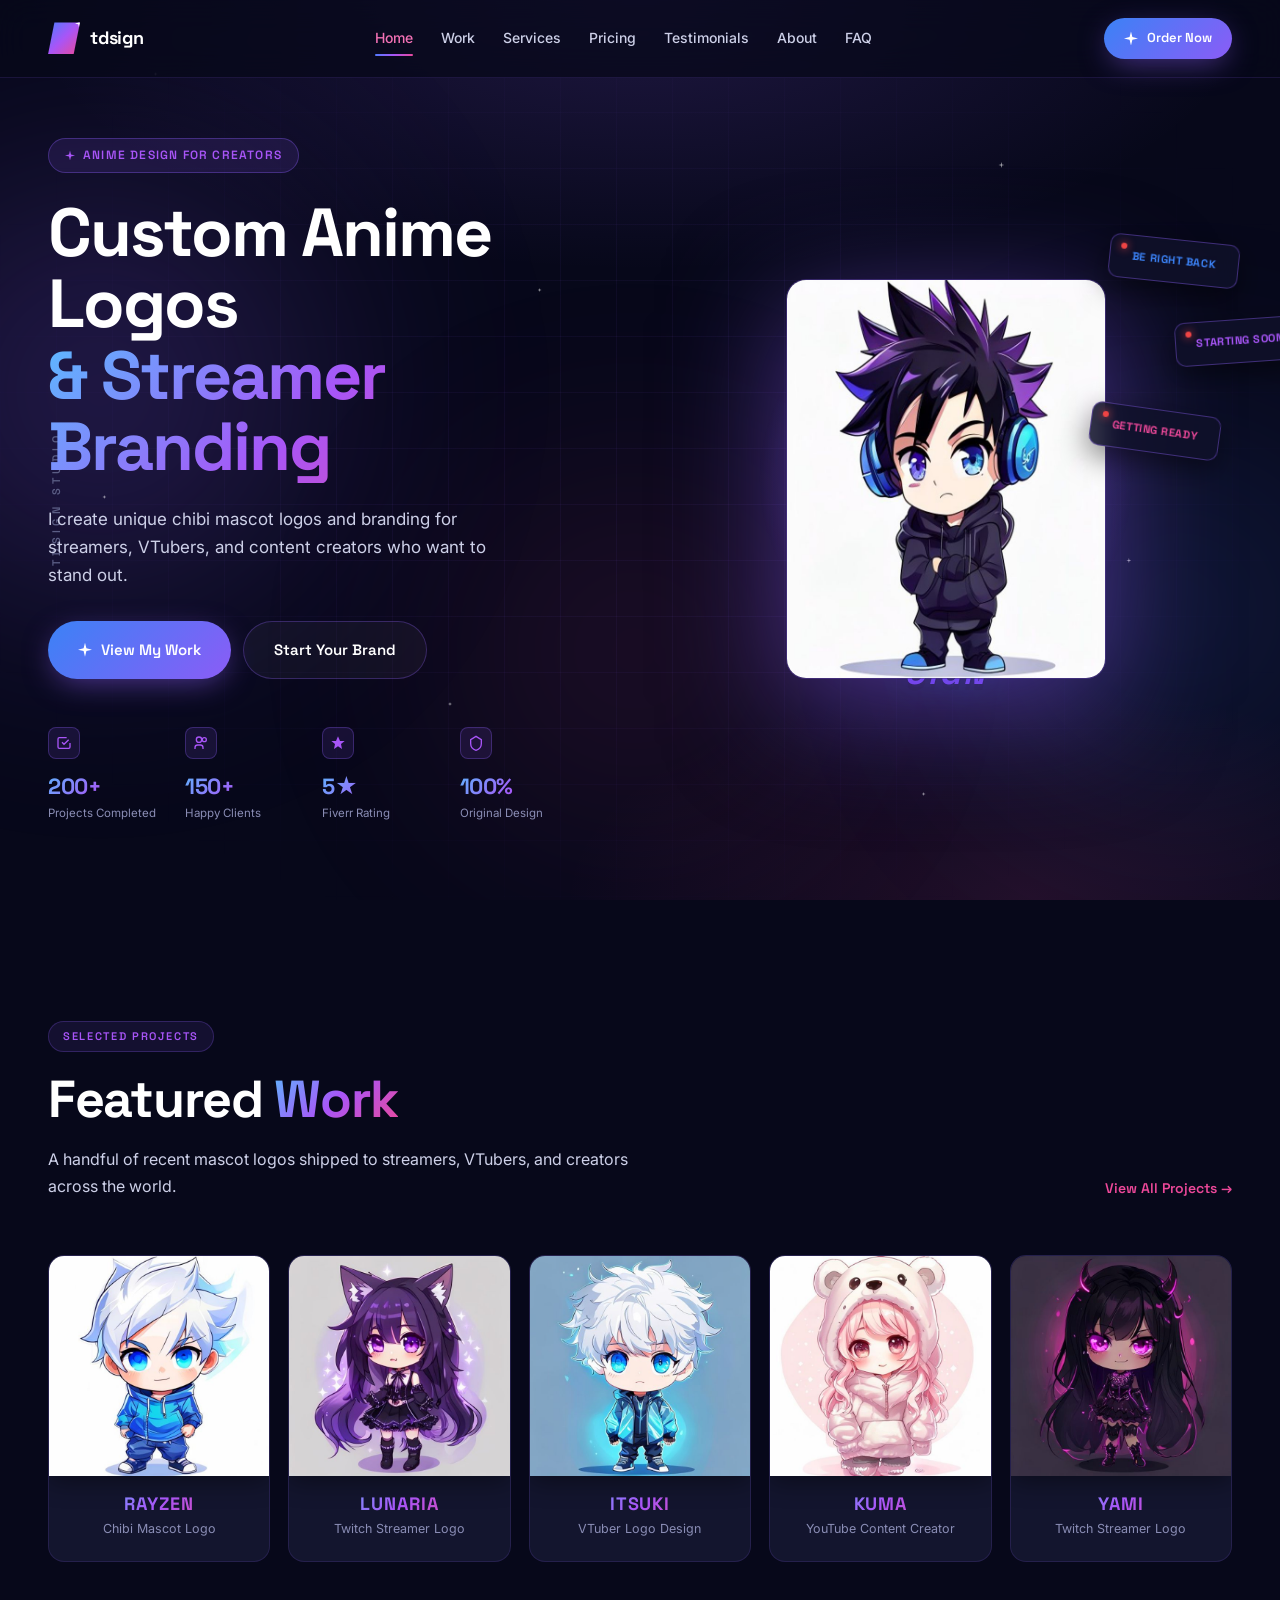
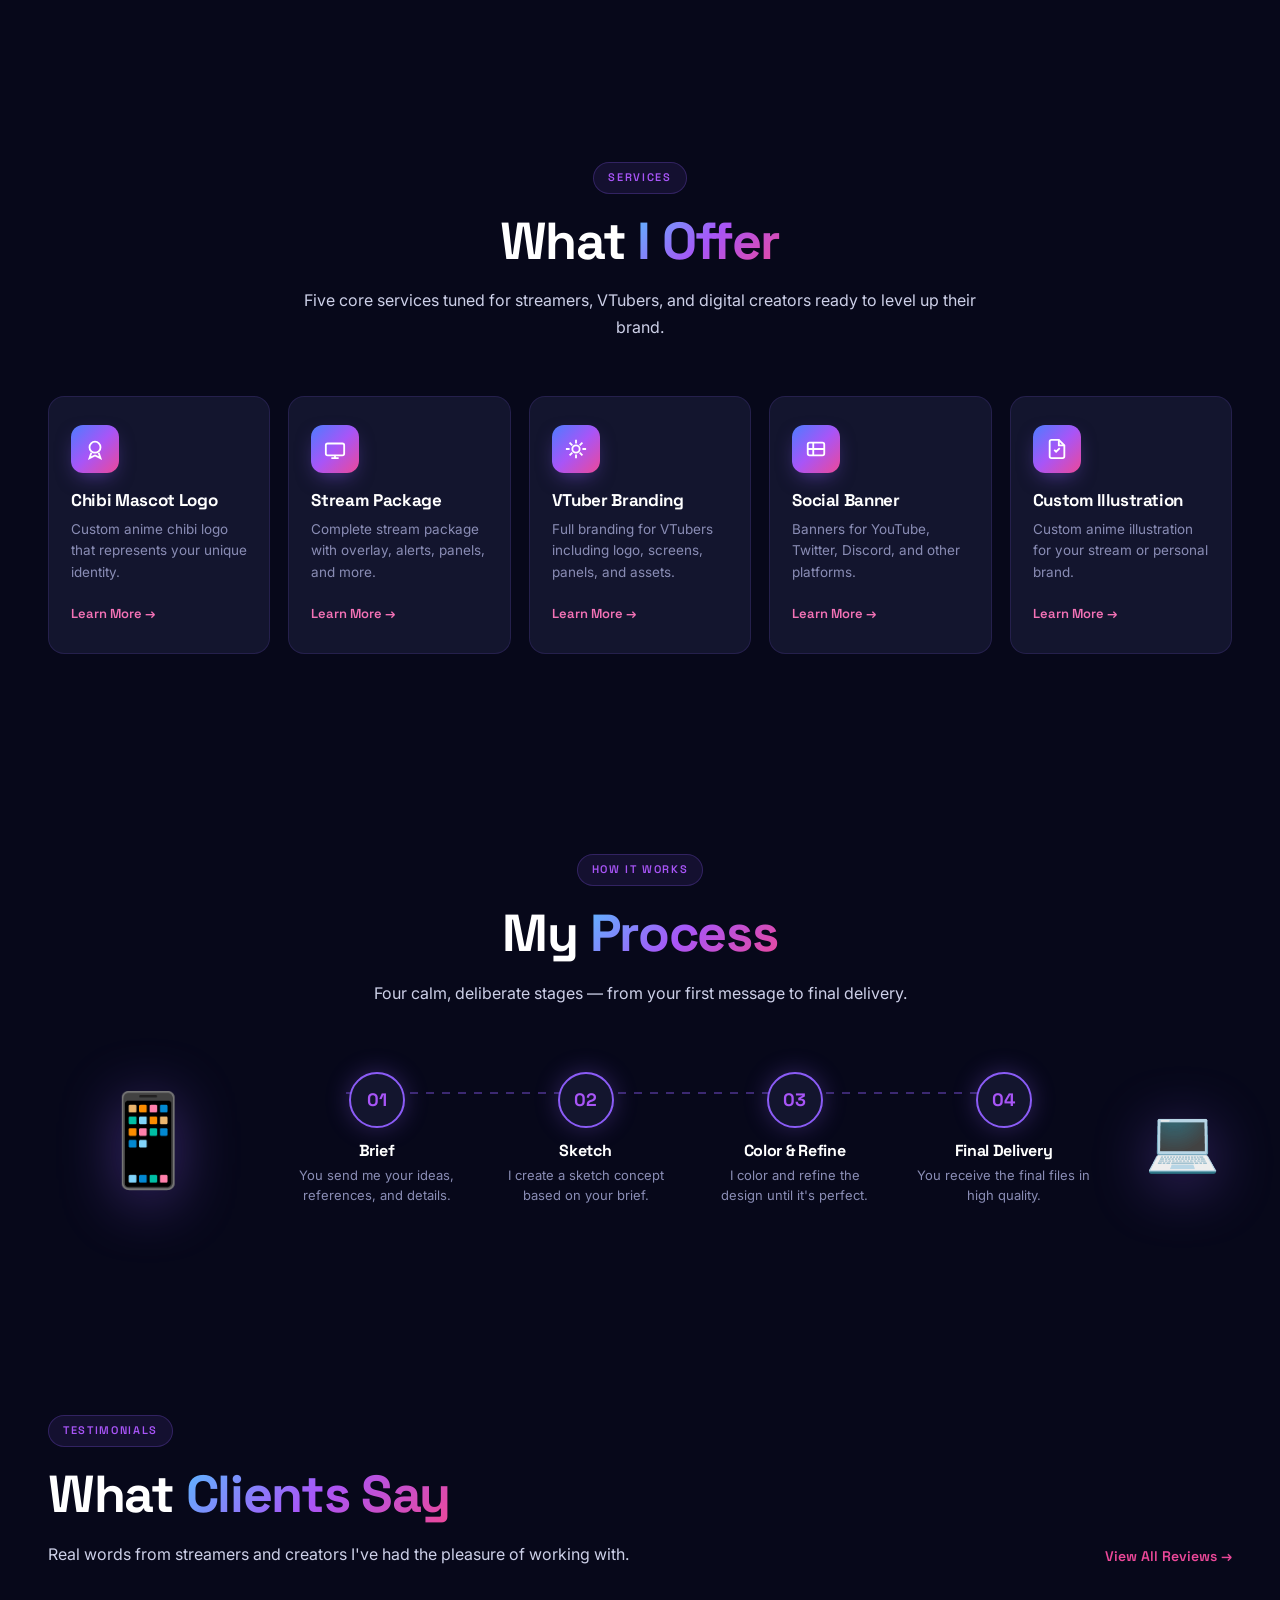
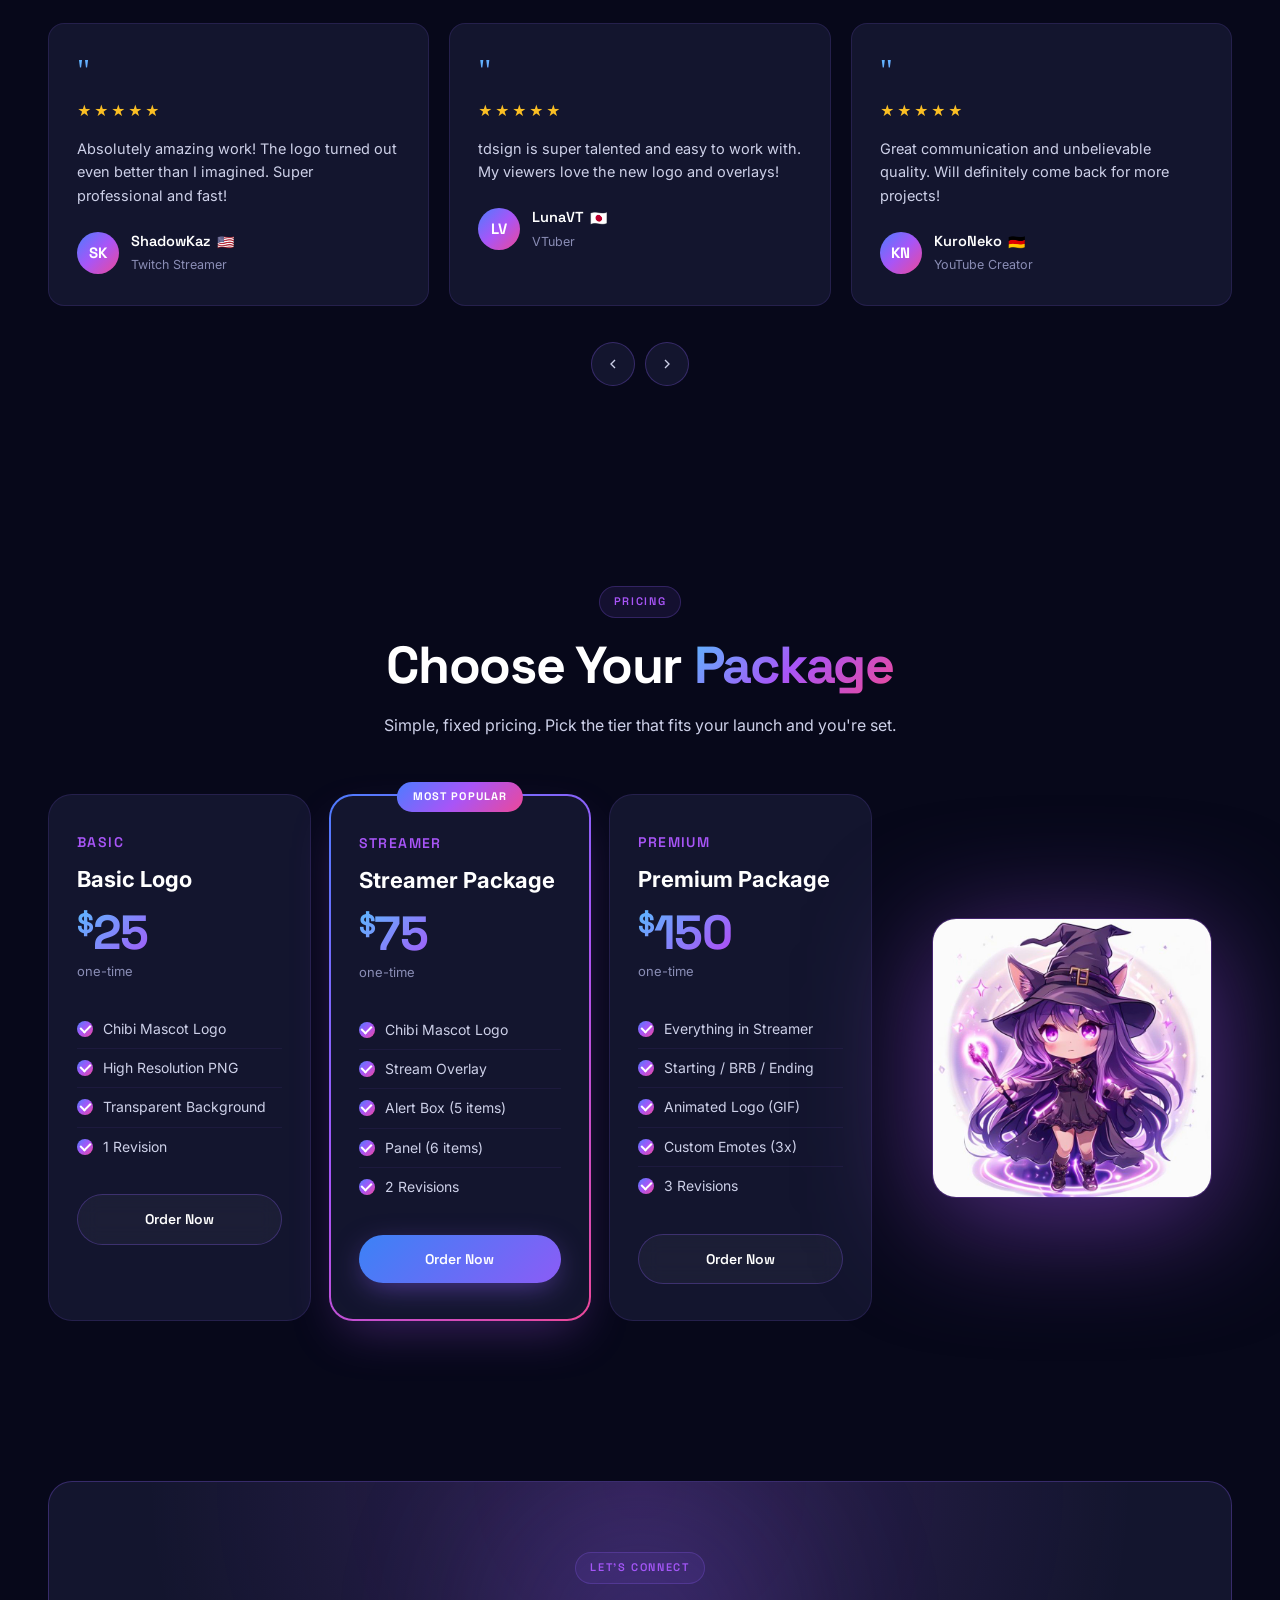
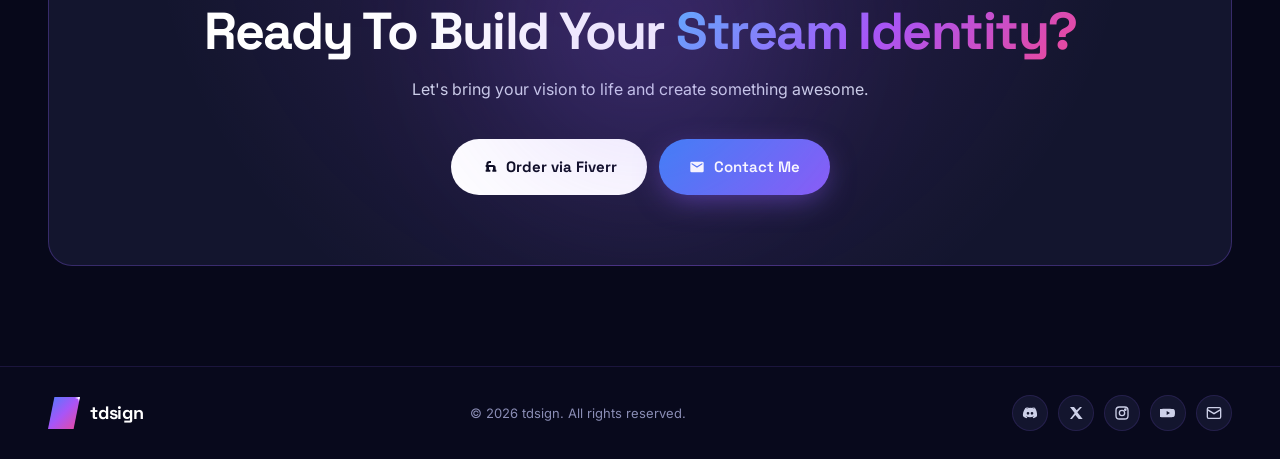
==== commit 8fdcbc35: "feat: real anime mascot artwork — hero + 5 portfolio + pricing wizard Generated 7 chibi mascot image" ====
--- a/index.html
+++ b/index.html
@@ -132,14 +132,7 @@
 
           <div class="chibi-hero">
             <div class="glow"></div>
-            <div class="chibi" aria-label="Chibi mascot — boy with headphones">
-              <div class="hair"></div>
-              <div class="head"></div>
-              <div class="eyes"></div>
-              <div class="mouth"></div>
-              <div class="headphones"></div>
-              <div class="body"></div>
-            </div>
+            <img src="assets/mascots/hero.jpg" alt="tdsign mascot — chibi boy with headphones" class="chibi-img" />
           </div>
         </div>
       </div>
@@ -160,35 +153,35 @@
 
       <div class="portfolio-row">
         <article class="mascot-card" data-color="blue">
-          <div class="mascot-art"><span class="emoji">👦🏻</span></div>
+          <div class="mascot-art"><img src="assets/mascots/rayzen.jpg" alt="Rayzen" loading="lazy" /></div>
           <div class="mascot-info">
             <h3>Rayzen</h3>
             <p>Chibi Mascot Logo</p>
           </div>
         </article>
         <article class="mascot-card" data-color="violet">
-          <div class="mascot-art"><span class="emoji">😺</span></div>
+          <div class="mascot-art"><img src="assets/mascots/lunaria.jpg" alt="Lunaria" loading="lazy" /></div>
           <div class="mascot-info">
             <h3>Lunaria</h3>
             <p>Twitch Streamer Logo</p>
           </div>
         </article>
         <article class="mascot-card" data-color="cyan">
-          <div class="mascot-art"><span class="emoji">🧑‍🎤</span></div>
+          <div class="mascot-art"><img src="assets/mascots/itsuki.jpg" alt="Itsuki" loading="lazy" /></div>
           <div class="mascot-info">
             <h3>Itsuki</h3>
             <p>VTuber Logo Design</p>
           </div>
         </article>
         <article class="mascot-card" data-color="pink">
-          <div class="mascot-art"><span class="emoji">🐻</span></div>
+          <div class="mascot-art"><img src="assets/mascots/kuma.jpg" alt="Kuma" loading="lazy" /></div>
           <div class="mascot-info">
             <h3>Kuma</h3>
             <p>YouTube Content Creator</p>
           </div>
         </article>
         <article class="mascot-card" data-color="purple">
-          <div class="mascot-art"><span class="emoji">😈</span></div>
+          <div class="mascot-art"><img src="assets/mascots/yami.jpg" alt="Yami" loading="lazy" /></div>
           <div class="mascot-info">
             <h3>Yami</h3>
             <p>Twitch Streamer Logo</p>
@@ -419,7 +412,7 @@
 
         <div class="pricing-mascot" aria-hidden="true">
           <div class="magic-circle"></div>
-          🧙‍♀️
+          <img src="assets/mascots/wizard.jpg" alt="" class="pricing-mascot-img" />
         </div>
       </div>
     </div>
--- a/css/style.css
+++ b/css/style.css
@@ -320,9 +320,17 @@
 
 .chibi-hero {
   position: relative;
-  width: 280px; height: 360px;
+  width: 320px; height: 400px;
   z-index: 3;
   filter: drop-shadow(0 30px 60px rgba(139, 92, 246, 0.5));
+}
+.chibi-hero .chibi-img {
+  position: relative; z-index: 2;
+  width: 100%; height: 100%;
+  object-fit: contain;
+  border-radius: 20px;
+  background: rgba(15,16,41,0.4);
+  border: 1px solid rgba(139,92,246,0.3);
 }
 .chibi-hero .glow {
   position: absolute; inset: -40px;
@@ -523,7 +531,15 @@
   background: radial-gradient(circle at 50% 60%, var(--art-glow, rgba(139,92,246,0.3)) 0%, transparent 70%);
   font-size: 80px;
   filter: drop-shadow(0 6px 12px rgba(0,0,0,0.4));
-}
+  overflow: hidden;
+}
+.mascot-art img {
+  width: 100%; height: 100%;
+  object-fit: cover;
+  transition: transform 0.6s cubic-bezier(0.16,1,0.3,1);
+  filter: saturate(1.05);
+}
+.mascot-card:hover .mascot-art img { transform: scale(1.06); }
 .mascot-art .emoji {
   filter: drop-shadow(0 0 16px var(--art-glow-2, rgba(139,92,246,0.6)));
 }
@@ -813,17 +829,27 @@
 
 .pricing-mascot {
   position: relative;
-  font-size: 200px;
-  text-align: center;
+  width: 280px; aspect-ratio: 1;
+  margin: 0 auto;
   filter: drop-shadow(0 20px 60px rgba(168,85,247,0.5));
 }
+.pricing-mascot-img {
+  position: relative; z-index: 2;
+  width: 100%; height: 100%;
+  object-fit: contain;
+  border-radius: 24px;
+  background: rgba(15,16,41,0.4);
+  border: 1px solid rgba(168,85,247,0.3);
+}
 .magic-circle {
-  position: absolute; inset: 0;
+  position: absolute; inset: -30px;
   background:
-    radial-gradient(circle at center, transparent 30%, rgba(168,85,247,0.1) 31%, rgba(168,85,247,0.1) 32%, transparent 33%),
-    radial-gradient(circle at center, transparent 40%, rgba(236,72,153,0.1) 41%, rgba(236,72,153,0.1) 42%, transparent 43%);
+    radial-gradient(circle at center, transparent 30%, rgba(168,85,247,0.15) 31%, rgba(168,85,247,0.15) 32%, transparent 33%),
+    radial-gradient(circle at center, transparent 40%, rgba(236,72,153,0.15) 41%, rgba(236,72,153,0.15) 42%, transparent 43%),
+    radial-gradient(circle at center, rgba(168,85,247,0.2) 0%, transparent 60%);
   animation: spin 30s linear infinite;
-  z-index: -1;
+  z-index: 1;
+  border-radius: 50%;
 }
 @keyframes spin { to { transform: rotate(360deg); } }
 
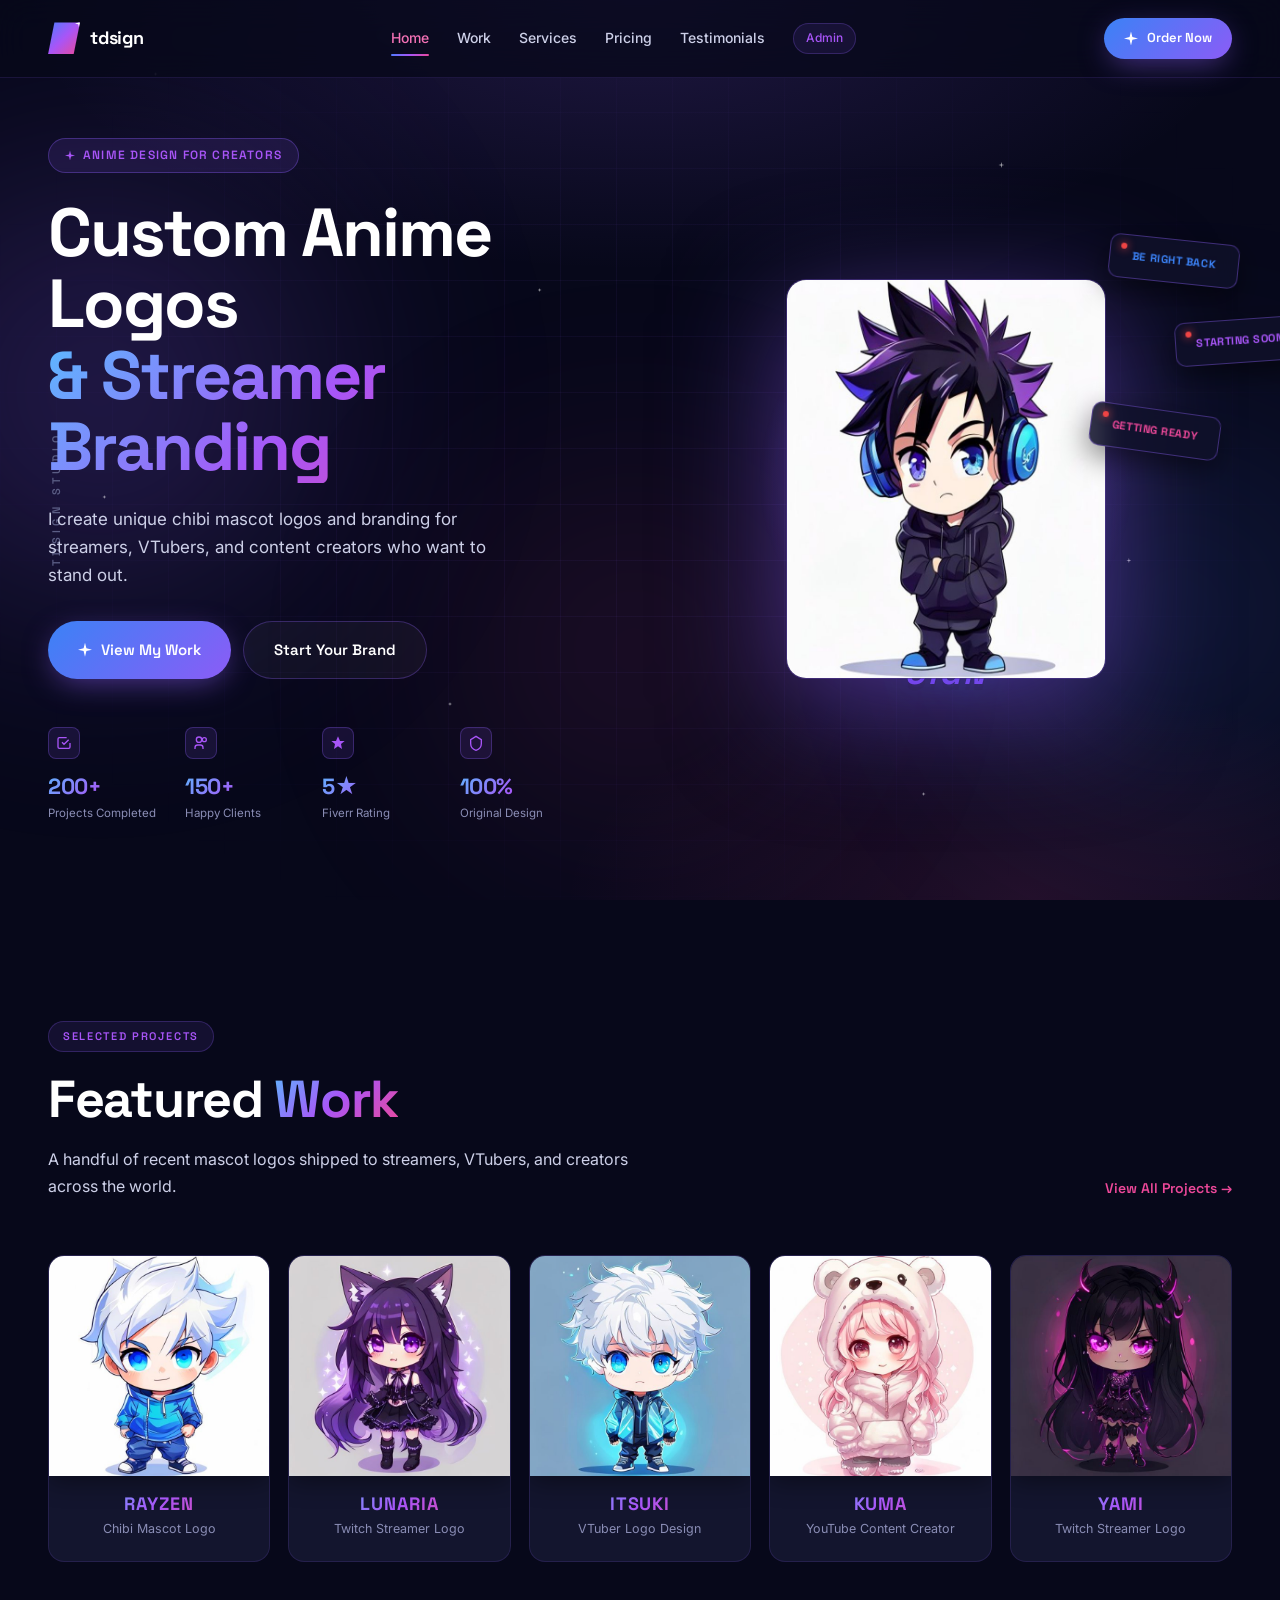
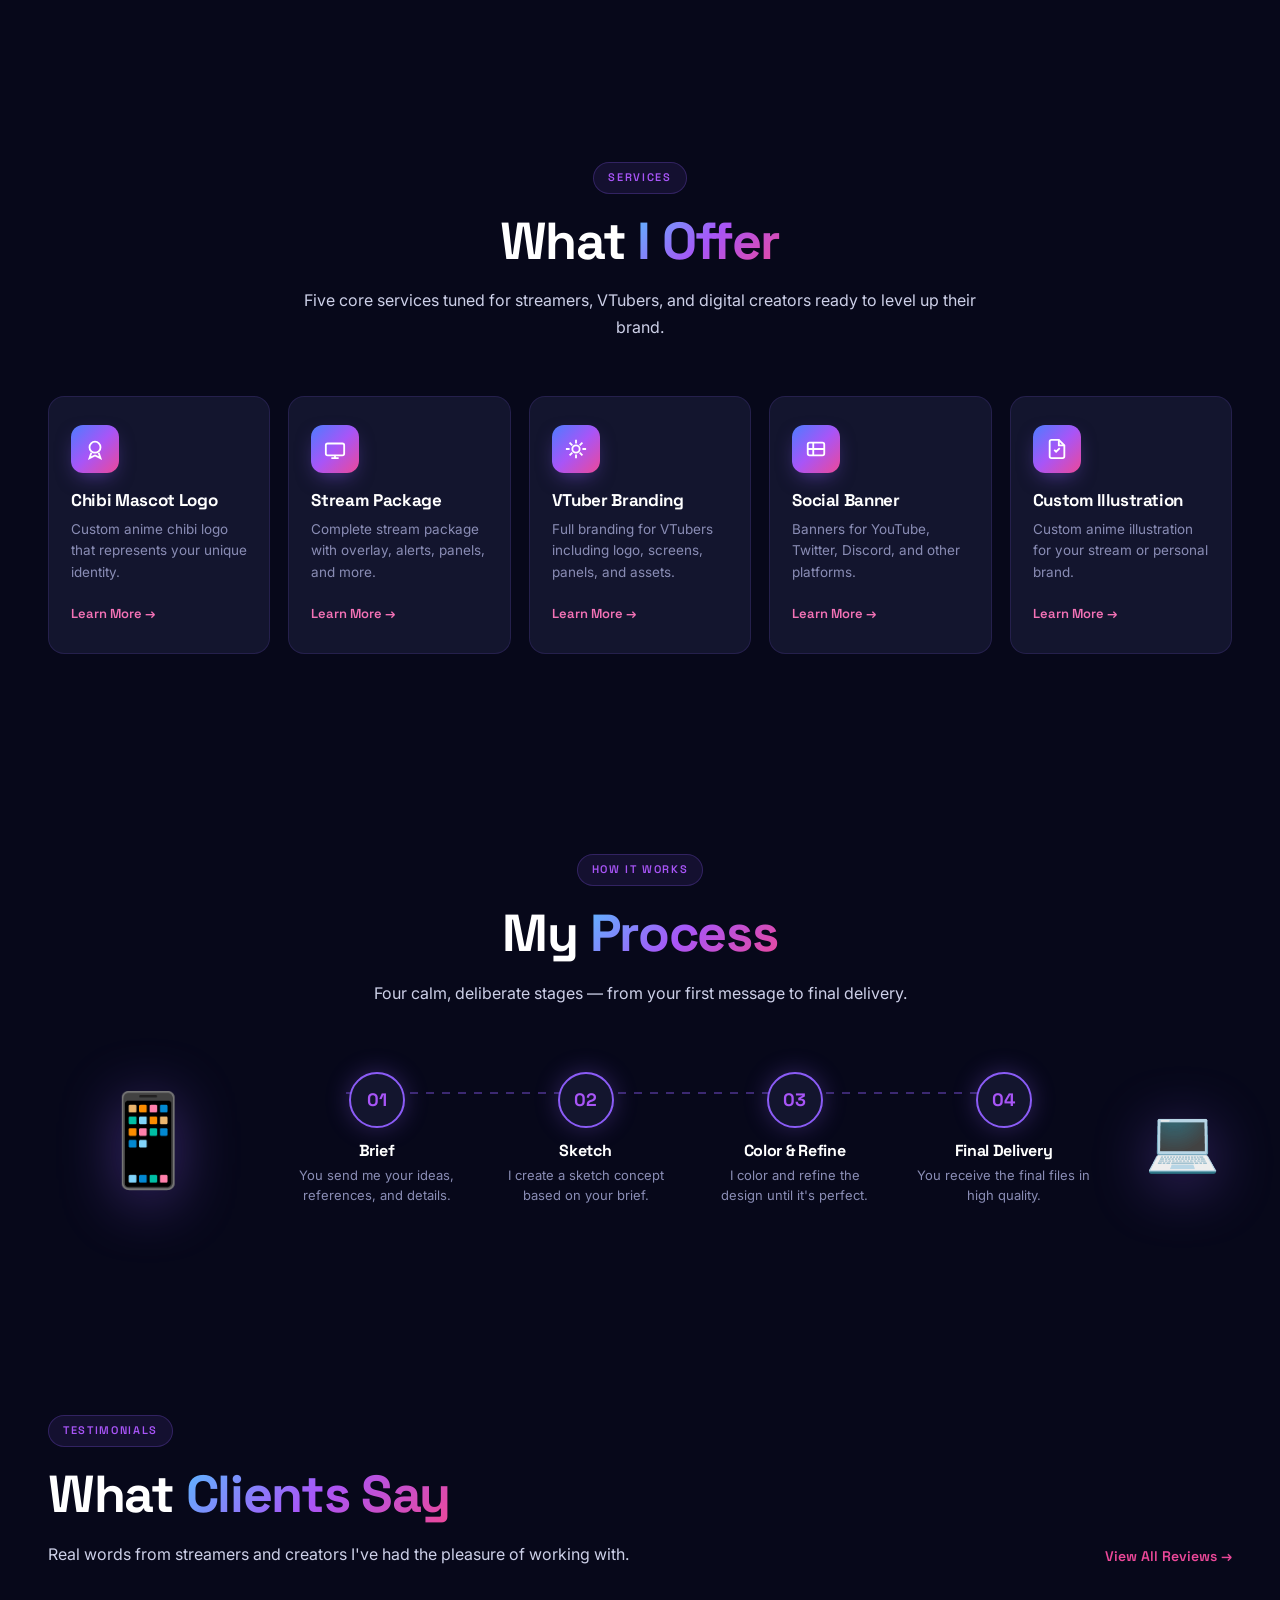
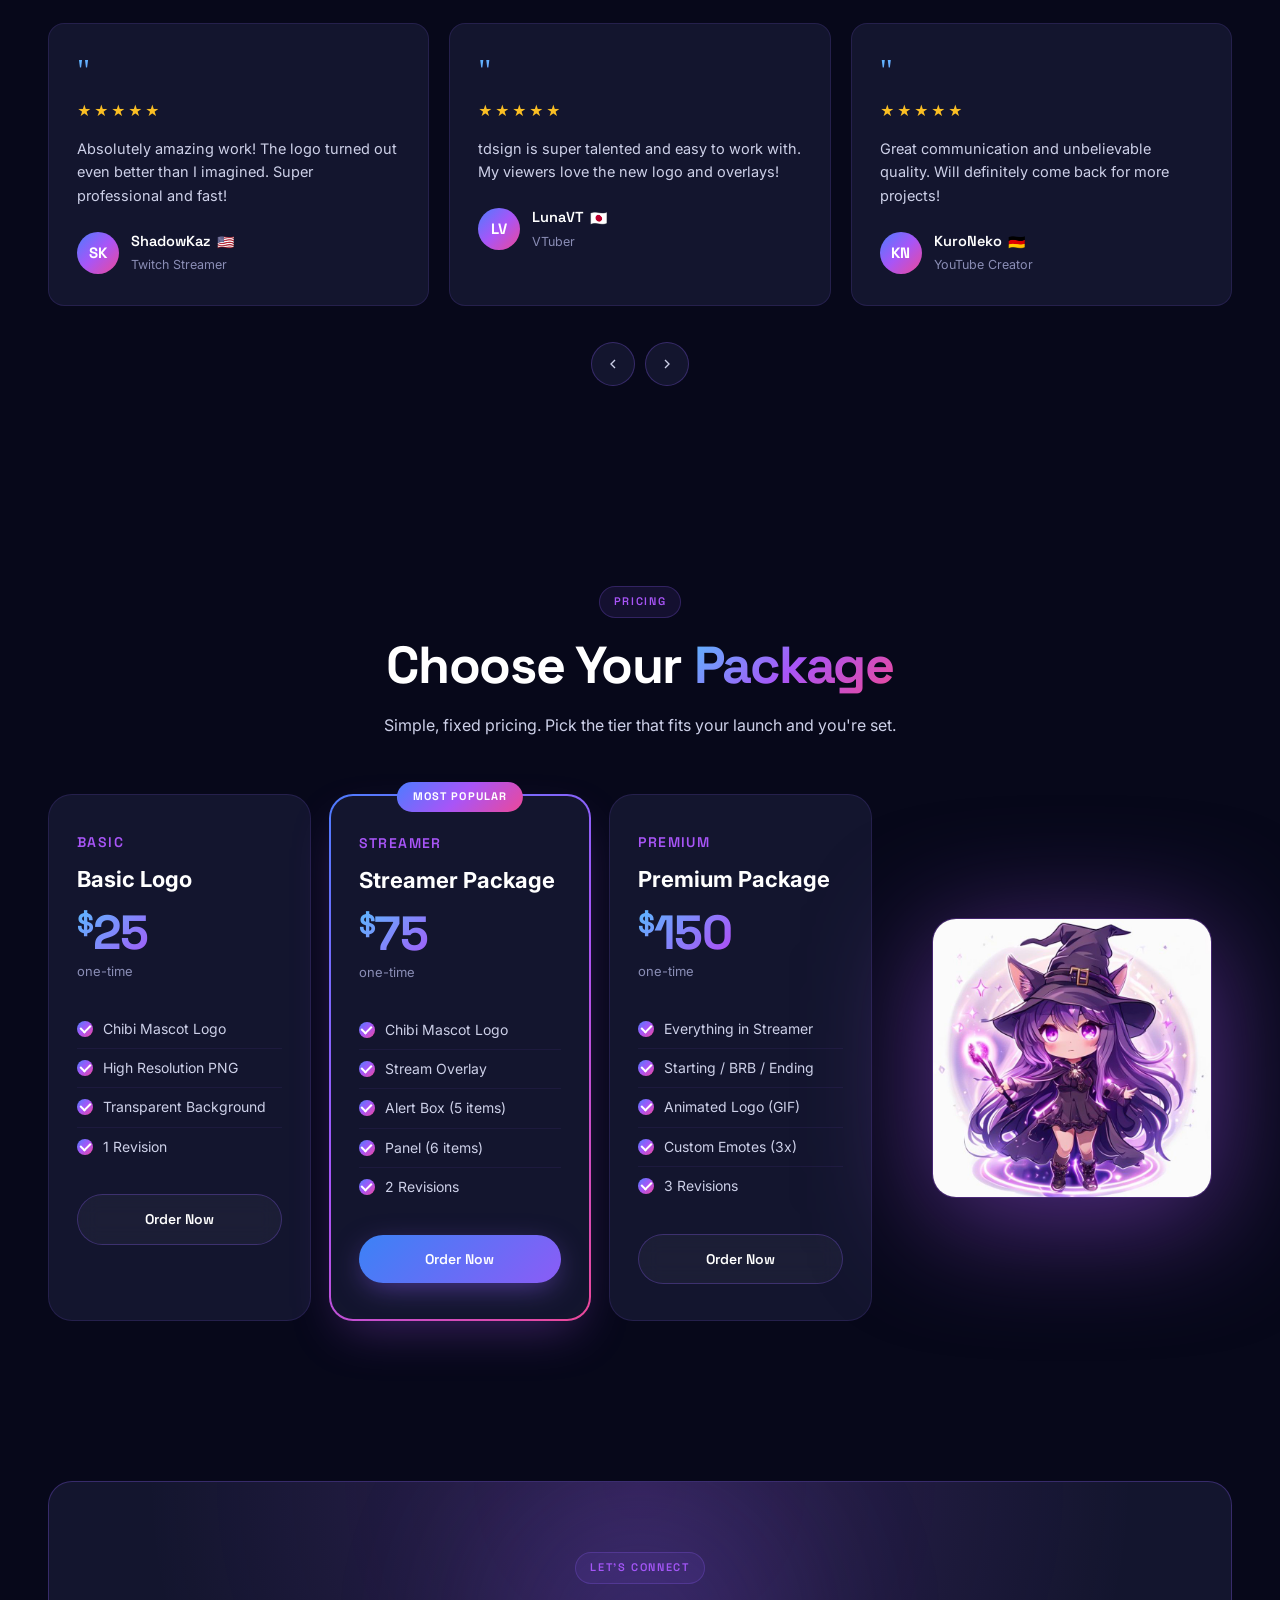
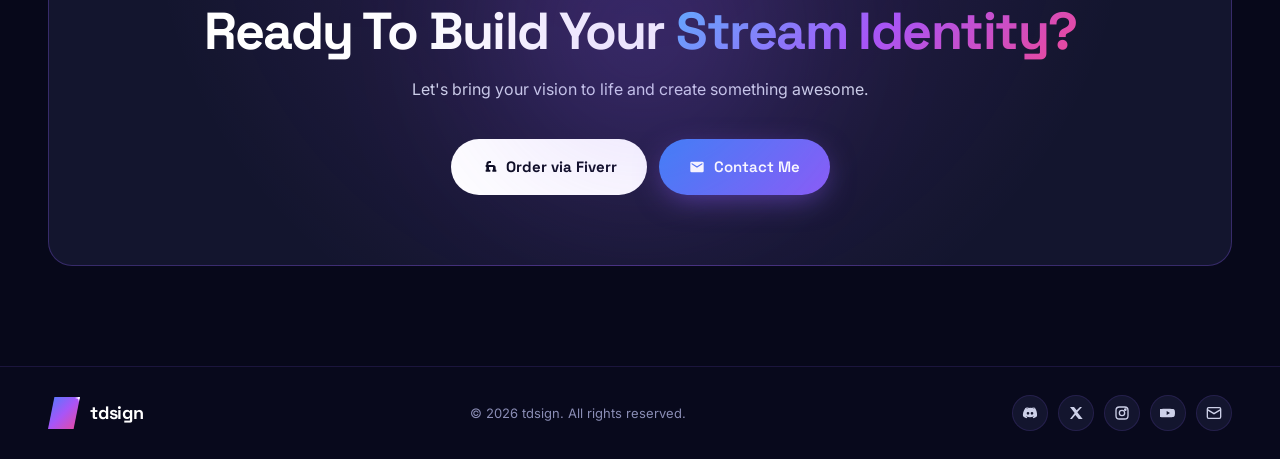
==== commit f821bad7: "feat: admin panel — Sveltia CMS for drag-drop content editing - Extracted all editable content to _d" ====
--- a/index.html
+++ b/index.html
@@ -51,8 +51,7 @@
         <a href="#services">Services</a>
         <a href="#pricing">Pricing</a>
         <a href="#testimonials">Testimonials</a>
-        <a href="#about">About</a>
-        <a href="#faq">FAQ</a>
+        <a href="admin/" class="admin-link">Admin</a>
       </nav>
       <a href="#pricing" class="btn btn-primary nav-cta">
         <span class="sparkle-icon"></span>
@@ -66,73 +65,28 @@
     <div class="tdsign-vertical">TDSIGN STUDIO</div>
     <div class="container">
       <div class="hero-grid">
-        <!-- Left -->
         <div class="hero-text">
-          <div class="hero-tag fade-in">
-            <span class="sparkle-icon" style="color:var(--c-purple-2);width:10px;height:10px"></span>
-            ANIME DESIGN FOR CREATORS
+          <div class="hero-tag fade-in" data-bind="hero.badge"></div>
+          <h1 class="hero-title fade-in" style="animation-delay:.1s" data-bind="hero.title"></h1>
+          <p class="hero-sub fade-in" style="animation-delay:.2s" data-bind="hero.subtitle"></p>
+          <div class="hero-cta fade-in" style="animation-delay:.3s">
+            <a href="#work" class="btn btn-primary btn-lg" data-bind="hero.cta_primary"></a>
+            <a href="#contact" class="btn btn-ghost btn-lg" data-bind="hero.cta_secondary"></a>
           </div>
-          <h1 class="hero-title fade-in" style="animation-delay:.1s">
-            Custom Anime Logos<br />
-            <span class="gradient-text">&amp; Streamer Branding</span>
-          </h1>
-          <p class="hero-sub fade-in" style="animation-delay:.2s">
-            I create unique chibi mascot logos and branding for streamers, VTubers, and content creators who want to stand out.
-          </p>
-          <div class="hero-cta fade-in" style="animation-delay:.3s">
-            <a href="#work" class="btn btn-primary btn-lg">
-              <span class="sparkle-icon"></span>
-              View My Work
-            </a>
-            <a href="#contact" class="btn btn-ghost btn-lg">Start Your Brand</a>
-          </div>
-
-          <div class="hero-stats fade-in" style="animation-delay:.4s">
-            <div class="stat">
-              <div class="stat-icon">
-                <svg viewBox="0 0 24 24" fill="none" stroke="currentColor" stroke-width="2"><path d="M9 11l3 3 7-7"/><path d="M21 12v6a2 2 0 01-2 2H5a2 2 0 01-2-2V6a2 2 0 012-2h11"/></svg>
-              </div>
-              <div class="stat-num">200+</div>
-              <div class="stat-label">Projects Completed</div>
-            </div>
-            <div class="stat">
-              <div class="stat-icon">
-                <svg viewBox="0 0 24 24" fill="none" stroke="currentColor" stroke-width="2"><circle cx="9" cy="7" r="4"/><path d="M3 21v-2a4 4 0 014-4h4a4 4 0 014 4v2"/><circle cx="17" cy="7" r="3"/></svg>
-              </div>
-              <div class="stat-num">150+</div>
-              <div class="stat-label">Happy Clients</div>
-            </div>
-            <div class="stat">
-              <div class="stat-icon">
-                <svg viewBox="0 0 24 24" fill="currentColor"><path d="M12 2l3 7h7l-5.5 4.5L18 21l-6-4-6 4 1.5-7.5L2 9h7z"/></svg>
-              </div>
-              <div class="stat-num">5★</div>
-              <div class="stat-label">Fiverr Rating</div>
-            </div>
-            <div class="stat">
-              <div class="stat-icon">
-                <svg viewBox="0 0 24 24" fill="none" stroke="currentColor" stroke-width="2"><path d="M12 2L4 7v6c0 5 3.5 8.5 8 10 4.5-1.5 8-5 8-10V7l-8-5z"/></svg>
-              </div>
-              <div class="stat-num">100%</div>
-              <div class="stat-label">Original Design</div>
-            </div>
-          </div>
-        </div>
-
-        <!-- Right illustration -->
+          <div class="hero-stats fade-in" style="animation-delay:.4s" data-bind="stats"></div>
+        </div>
+
         <div class="hero-illust">
           <div class="td-sign-logo" aria-hidden="true">
             TD
             <span class="small">SIGN</span>
           </div>
-
           <div class="stream-card s1">BE RIGHT BACK</div>
           <div class="stream-card s2">STARTING SOON</div>
           <div class="stream-card s3">GETTING READY</div>
-
           <div class="chibi-hero">
             <div class="glow"></div>
-            <img src="assets/mascots/hero.jpg" alt="tdsign mascot — chibi boy with headphones" class="chibi-img" />
+            <img class="chibi-img" data-bind="hero.image" alt="tdsign hero mascot" />
           </div>
         </div>
       </div>
@@ -144,50 +98,13 @@
     <div class="container">
       <div class="section-head with-link">
         <div class="head-text">
-          <div class="section-label">Selected Projects</div>
-          <h2 class="section-title">Featured <span class="gradient-text">Work</span></h2>
-          <p class="section-sub">A handful of recent mascot logos shipped to streamers, VTubers, and creators across the world.</p>
+          <div class="section-label" data-bind="work.label"></div>
+          <h2 class="section-title" data-bind="work.title"></h2>
+          <p class="section-sub" data-bind="work.sub"></p>
         </div>
         <a href="#" class="view-all-link">View All Projects →</a>
       </div>
-
-      <div class="portfolio-row">
-        <article class="mascot-card" data-color="blue">
-          <div class="mascot-art"><img src="assets/mascots/rayzen.jpg" alt="Rayzen" loading="lazy" /></div>
-          <div class="mascot-info">
-            <h3>Rayzen</h3>
-            <p>Chibi Mascot Logo</p>
-          </div>
-        </article>
-        <article class="mascot-card" data-color="violet">
-          <div class="mascot-art"><img src="assets/mascots/lunaria.jpg" alt="Lunaria" loading="lazy" /></div>
-          <div class="mascot-info">
-            <h3>Lunaria</h3>
-            <p>Twitch Streamer Logo</p>
-          </div>
-        </article>
-        <article class="mascot-card" data-color="cyan">
-          <div class="mascot-art"><img src="assets/mascots/itsuki.jpg" alt="Itsuki" loading="lazy" /></div>
-          <div class="mascot-info">
-            <h3>Itsuki</h3>
-            <p>VTuber Logo Design</p>
-          </div>
-        </article>
-        <article class="mascot-card" data-color="pink">
-          <div class="mascot-art"><img src="assets/mascots/kuma.jpg" alt="Kuma" loading="lazy" /></div>
-          <div class="mascot-info">
-            <h3>Kuma</h3>
-            <p>YouTube Content Creator</p>
-          </div>
-        </article>
-        <article class="mascot-card" data-color="purple">
-          <div class="mascot-art"><img src="assets/mascots/yami.jpg" alt="Yami" loading="lazy" /></div>
-          <div class="mascot-info">
-            <h3>Yami</h3>
-            <p>Twitch Streamer Logo</p>
-          </div>
-        </article>
-      </div>
+      <div class="portfolio-row" data-bind="mascots"></div>
     </div>
   </section>
 
@@ -195,57 +112,11 @@
   <section id="services" class="section">
     <div class="container">
       <div class="section-head">
-        <div class="section-label">Services</div>
-        <h2 class="section-title">What <span class="gradient-text">I Offer</span></h2>
-        <p class="section-sub">Five core services tuned for streamers, VTubers, and digital creators ready to level up their brand.</p>
-      </div>
-
-      <div class="services-grid">
-        <div class="service-card">
-          <div class="service-icon">
-            <svg viewBox="0 0 24 24" fill="none" stroke="currentColor" stroke-width="2"><circle cx="12" cy="10" r="6"/><path d="M8 16l-2 6 6-3 6 3-2-6"/></svg>
-          </div>
-          <h3>Chibi Mascot Logo</h3>
-          <p>Custom anime chibi logo that represents your unique identity.</p>
-          <a href="#contact" class="learn-more">Learn More →</a>
-        </div>
-
-        <div class="service-card">
-          <div class="service-icon">
-            <svg viewBox="0 0 24 24" fill="none" stroke="currentColor" stroke-width="2"><rect x="2" y="6" width="20" height="13" rx="2"/><path d="M8 22h8M12 19v3"/></svg>
-          </div>
-          <h3>Stream Package</h3>
-          <p>Complete stream package with overlay, alerts, panels, and more.</p>
-          <a href="#contact" class="learn-more">Learn More →</a>
-        </div>
-
-        <div class="service-card">
-          <div class="service-icon">
-            <svg viewBox="0 0 24 24" fill="none" stroke="currentColor" stroke-width="2"><path d="M12 2v4M12 18v4M5 12H1M23 12h-4M19 5l-3 3M8 16l-3 3M19 19l-3-3M8 8L5 5"/><circle cx="12" cy="12" r="4"/></svg>
-          </div>
-          <h3>VTuber Branding</h3>
-          <p>Full branding for VTubers including logo, screens, panels, and assets.</p>
-          <a href="#contact" class="learn-more">Learn More →</a>
-        </div>
-
-        <div class="service-card">
-          <div class="service-icon">
-            <svg viewBox="0 0 24 24" fill="none" stroke="currentColor" stroke-width="2"><rect x="3" y="5" width="18" height="14" rx="2"/><path d="M3 12h18M9 5v14"/></svg>
-          </div>
-          <h3>Social Banner</h3>
-          <p>Banners for YouTube, Twitter, Discord, and other platforms.</p>
-          <a href="#contact" class="learn-more">Learn More →</a>
-        </div>
-
-        <div class="service-card">
-          <div class="service-icon">
-            <svg viewBox="0 0 24 24" fill="none" stroke="currentColor" stroke-width="2"><path d="M14 2H6a2 2 0 00-2 2v16a2 2 0 002 2h12a2 2 0 002-2V8z"/><path d="M14 2v6h6M9 13l2 2 4-4"/></svg>
-          </div>
-          <h3>Custom Illustration</h3>
-          <p>Custom anime illustration for your stream or personal brand.</p>
-          <a href="#contact" class="learn-more">Learn More →</a>
-        </div>
-      </div>
+        <div class="section-label" data-bind="services.label"></div>
+        <h2 class="section-title" data-bind="services.title"></h2>
+        <p class="section-sub" data-bind="services.sub"></p>
+      </div>
+      <div class="services-grid" data-bind="services"></div>
     </div>
   </section>
 
@@ -253,37 +124,13 @@
   <section id="process" class="section">
     <div class="container">
       <div class="section-head">
-        <div class="section-label">How It Works</div>
-        <h2 class="section-title">My <span class="gradient-text">Process</span></h2>
-        <p class="section-sub">Four calm, deliberate stages — from your first message to final delivery.</p>
-      </div>
-
+        <div class="section-label" data-bind="process.label"></div>
+        <h2 class="section-title" data-bind="process.title"></h2>
+        <p class="section-sub" data-bind="process.sub"></p>
+      </div>
       <div class="process-wrap">
         <div class="process-mascot" aria-hidden="true">📱</div>
-
-        <div class="process-steps">
-          <div class="process-step">
-            <div class="process-num">01</div>
-            <h3>Brief</h3>
-            <p>You send me your ideas, references, and details.</p>
-          </div>
-          <div class="process-step">
-            <div class="process-num">02</div>
-            <h3>Sketch</h3>
-            <p>I create a sketch concept based on your brief.</p>
-          </div>
-          <div class="process-step">
-            <div class="process-num">03</div>
-            <h3>Color &amp; Refine</h3>
-            <p>I color and refine the design until it's perfect.</p>
-          </div>
-          <div class="process-step">
-            <div class="process-num">04</div>
-            <h3>Final Delivery</h3>
-            <p>You receive the final files in high quality.</p>
-          </div>
-        </div>
-
+        <div class="process-steps" data-bind="process"></div>
         <div class="process-laptop" aria-hidden="true">💻</div>
       </div>
     </div>
@@ -294,54 +141,13 @@
     <div class="container">
       <div class="section-head with-link">
         <div class="head-text">
-          <div class="section-label">Testimonials</div>
-          <h2 class="section-title">What <span class="gradient-text">Clients Say</span></h2>
-          <p class="section-sub">Real words from streamers and creators I've had the pleasure of working with.</p>
+          <div class="section-label" data-bind="testimonials.label"></div>
+          <h2 class="section-title" data-bind="testimonials.title"></h2>
+          <p class="section-sub" data-bind="testimonials.sub"></p>
         </div>
         <a href="#" class="view-all-link">View All Reviews →</a>
       </div>
-
-      <div class="testimonials-grid">
-        <blockquote class="testimonial">
-          <div class="t-quote">"</div>
-          <div class="t-stars">★★★★★</div>
-          <p>Absolutely amazing work! The logo turned out even better than I imagined. Super professional and fast!</p>
-          <footer class="t-foot">
-            <div class="t-avatar">SK</div>
-            <div>
-              <div class="t-name">ShadowKaz <span class="t-flag">🇺🇸</span></div>
-              <div class="t-role">Twitch Streamer</div>
-            </div>
-          </footer>
-        </blockquote>
-
-        <blockquote class="testimonial">
-          <div class="t-quote">"</div>
-          <div class="t-stars">★★★★★</div>
-          <p>tdsign is super talented and easy to work with. My viewers love the new logo and overlays!</p>
-          <footer class="t-foot">
-            <div class="t-avatar">LV</div>
-            <div>
-              <div class="t-name">LunaVT <span class="t-flag">🇯🇵</span></div>
-              <div class="t-role">VTuber</div>
-            </div>
-          </footer>
-        </blockquote>
-
-        <blockquote class="testimonial">
-          <div class="t-quote">"</div>
-          <div class="t-stars">★★★★★</div>
-          <p>Great communication and unbelievable quality. Will definitely come back for more projects!</p>
-          <footer class="t-foot">
-            <div class="t-avatar">KN</div>
-            <div>
-              <div class="t-name">KuroNeko <span class="t-flag">🇩🇪</span></div>
-              <div class="t-role">YouTube Creator</div>
-            </div>
-          </footer>
-        </blockquote>
-      </div>
-
+      <div class="testimonials-grid" data-bind="testimonials"></div>
       <div class="t-nav">
         <button class="t-arrow" aria-label="Previous">
           <svg width="16" height="16" viewBox="0 0 24 24" fill="none" stroke="currentColor" stroke-width="2"><path d="M15 18l-6-6 6-6"/></svg>
@@ -357,62 +163,15 @@
   <section id="pricing" class="section">
     <div class="container">
       <div class="section-head">
-        <div class="section-label">Pricing</div>
-        <h2 class="section-title">Choose Your <span class="gradient-text">Package</span></h2>
-        <p class="section-sub">Simple, fixed pricing. Pick the tier that fits your launch and you're set.</p>
-      </div>
-
+        <div class="section-label" data-bind="pricing.label"></div>
+        <h2 class="section-title" data-bind="pricing.title"></h2>
+        <p class="section-sub" data-bind="pricing.sub"></p>
+      </div>
       <div class="pricing-wrap">
-        <div class="pricing-grid">
-          <div class="price-card">
-            <div class="price-tier">Basic</div>
-            <div class="price-name">Basic Logo</div>
-            <div class="price-amount"><span class="currency">$</span>25</div>
-            <div class="price-period">one-time</div>
-            <ul class="price-features">
-              <li><span class="price-check"></span>Chibi Mascot Logo</li>
-              <li><span class="price-check"></span>High Resolution PNG</li>
-              <li><span class="price-check"></span>Transparent Background</li>
-              <li><span class="price-check"></span>1 Revision</li>
-            </ul>
-            <a href="#contact" class="btn btn-ghost">Order Now</a>
-          </div>
-
-          <div class="price-card popular">
-            <div class="popular-badge">Most Popular</div>
-            <div class="price-tier">Streamer</div>
-            <div class="price-name">Streamer Package</div>
-            <div class="price-amount"><span class="currency">$</span>75</div>
-            <div class="price-period">one-time</div>
-            <ul class="price-features">
-              <li><span class="price-check"></span>Chibi Mascot Logo</li>
-              <li><span class="price-check"></span>Stream Overlay</li>
-              <li><span class="price-check"></span>Alert Box (5 items)</li>
-              <li><span class="price-check"></span>Panel (6 items)</li>
-              <li><span class="price-check"></span>2 Revisions</li>
-            </ul>
-            <a href="#contact" class="btn btn-primary">Order Now</a>
-          </div>
-
-          <div class="price-card">
-            <div class="price-tier">Premium</div>
-            <div class="price-name">Premium Package</div>
-            <div class="price-amount"><span class="currency">$</span>150</div>
-            <div class="price-period">one-time</div>
-            <ul class="price-features">
-              <li><span class="price-check"></span>Everything in Streamer</li>
-              <li><span class="price-check"></span>Starting / BRB / Ending</li>
-              <li><span class="price-check"></span>Animated Logo (GIF)</li>
-              <li><span class="price-check"></span>Custom Emotes (3x)</li>
-              <li><span class="price-check"></span>3 Revisions</li>
-            </ul>
-            <a href="#contact" class="btn btn-ghost">Order Now</a>
-          </div>
-        </div>
-
+        <div class="pricing-grid" data-bind="pricing"></div>
         <div class="pricing-mascot" aria-hidden="true">
           <div class="magic-circle"></div>
-          <img src="assets/mascots/wizard.jpg" alt="" class="pricing-mascot-img" />
+          <img class="pricing-mascot-img" data-bind="pricing_mascot_image" alt="" />
         </div>
       </div>
     </div>
@@ -422,17 +181,17 @@
   <section id="contact" class="final-cta">
     <div class="container">
       <div class="final-cta-card">
-        <div class="section-label">Let's Connect</div>
-        <h2 class="final-cta-title">Ready To Build Your <span class="gradient-text">Stream Identity?</span></h2>
-        <p class="final-cta-sub">Let's bring your vision to life and create something awesome.</p>
+        <div class="section-label" data-bind="cta.label"></div>
+        <h2 class="final-cta-title" data-bind="cta.title"></h2>
+        <p class="final-cta-sub" data-bind="cta.subtitle"></p>
         <div class="final-cta-btns">
-          <a href="https://fiverr.com/tdsign" target="_blank" rel="noopener" class="btn btn-white btn-lg">
+          <a class="btn btn-white btn-lg" data-bind="cta.fiverr">
             <svg width="16" height="16" viewBox="0 0 24 24" fill="currentColor"><path d="M23 16h-1v-3a4 4 0 00-4-4h-7v-1a2 2 0 012-2h2V3h-2a5 5 0 00-5 5v1H7v3h1v4H7v3h7v-3h-2v-4h6v4h-1v3h6v-3z"/></svg>
-            Order via Fiverr
+            <span>Order via Fiverr</span>
           </a>
-          <a href="#" class="btn btn-primary btn-lg">
+          <a class="btn btn-primary btn-lg" data-bind="cta.contact">
             <svg width="16" height="16" viewBox="0 0 24 24" fill="currentColor"><path d="M20 4H4a2 2 0 00-2 2v12a2 2 0 002 2h16a2 2 0 002-2V6a2 2 0 00-2-2zm0 4l-8 5-8-5V6l8 5 8-5v2z"/></svg>
-            Contact Me
+            <span>Contact Me</span>
           </a>
         </div>
       </div>
@@ -446,17 +205,19 @@
         <span class="logo-mark"></span>
         <span>tdsign</span>
       </a>
-      <div class="footer-meta">© 2026 tdsign. All rights reserved.</div>
+      <div class="footer-meta" data-bind="footer.tagline"></div>
       <div class="footer-socials">
-        <a href="#" aria-label="Discord"><svg viewBox="0 0 24 24" fill="currentColor"><path d="M20 4.5A20 20 0 0015.5 3l-.3.5a14 14 0 014 2 17 17 0 00-13 0 14 14 0 014-2L9.5 3A20 20 0 005 4.5C2 9 1 13 1.5 17a18 18 0 005.5 3l1-1.5a13 13 0 01-2-1l.5-.3a14 14 0 0011 0l.5.3a13 13 0 01-2 1l1 1.5a18 18 0 005.5-3c.5-5-.7-9-3-12.5zM9 14.5a2 2 0 110-4 2 2 0 010 4zm6 0a2 2 0 110-4 2 2 0 010 4z"/></svg></a>
-        <a href="#" aria-label="Twitter"><svg viewBox="0 0 24 24" fill="currentColor"><path d="M18 3h3l-7 8 8 10h-6l-5-6-5 6H3l7-9-7-9h6l4 5 5-5z"/></svg></a>
-        <a href="#" aria-label="Instagram"><svg viewBox="0 0 24 24" fill="none" stroke="currentColor" stroke-width="2"><rect x="3" y="3" width="18" height="18" rx="5"/><circle cx="12" cy="12" r="4"/><circle cx="17" cy="7" r="1" fill="currentColor"/></svg></a>
-        <a href="#" aria-label="YouTube"><svg viewBox="0 0 24 24" fill="currentColor"><path d="M22 8a3 3 0 00-2-2c-2-.5-8-.5-10-.5s-8 0-10 .5a3 3 0 00-2 2c-.5 2-.5 4-.5 4s0 2 .5 4a3 3 0 002 2c2 .5 10 .5 10 .5s8 0 10-.5a3 3 0 002-2c.5-2 .5-4 .5-4s0-2-.5-4zM10 15V9l5 3-5 3z"/></svg></a>
-        <a href="mailto:hello@tdsign.studio" aria-label="Email"><svg viewBox="0 0 24 24" fill="none" stroke="currentColor" stroke-width="2"><rect x="2" y="4" width="20" height="16" rx="2"/><path d="M2 7l10 6 10-6"/></svg></a>
+        <a href="#" data-bind="footer.discord" aria-label="Discord"><svg viewBox="0 0 24 24" fill="currentColor"><path d="M20 4.5A20 20 0 0015.5 3l-.3.5a14 14 0 014 2 17 17 0 00-13 0 14 14 0 014-2L9.5 3A20 20 0 005 4.5C2 9 1 13 1.5 17a18 18 0 005.5 3l1-1.5a13 13 0 01-2-1l.5-.3a14 14 0 0011 0l.5.3a13 13 0 01-2 1l1 1.5a18 18 0 005.5-3c.5-5-.7-9-3-12.5zM9 14.5a2 2 0 110-4 2 2 0 010 4zm6 0a2 2 0 110-4 2 2 0 010 4z"/></svg></a>
+        <a href="#" data-bind="footer.twitter" aria-label="Twitter"><svg viewBox="0 0 24 24" fill="currentColor"><path d="M18 3h3l-7 8 8 10h-6l-5-6-5 6H3l7-9-7-9h6l4 5 5-5z"/></svg></a>
+        <a href="#" data-bind="footer.instagram" aria-label="Instagram"><svg viewBox="0 0 24 24" fill="none" stroke="currentColor" stroke-width="2"><rect x="3" y="3" width="18" height="18" rx="5"/><circle cx="12" cy="12" r="4"/><circle cx="17" cy="7" r="1" fill="currentColor"/></svg></a>
+        <a href="#" data-bind="footer.youtube" aria-label="YouTube"><svg viewBox="0 0 24 24" fill="currentColor"><path d="M22 8a3 3 0 00-2-2c-2-.5-8-.5-10-.5s-8 0-10 .5a3 3 0 00-2 2c-.5 2-.5 4-.5 4s0 2 .5 4a3 3 0 002 2c2 .5 10 .5 10 .5s8 0 10-.5a3 3 0 002-2c.5-2 .5-4 .5-4s0-2-.5-4zM10 15V9l5 3-5 3z"/></svg></a>
+        <a href="#" data-bind="footer.email" aria-label="Email"><svg viewBox="0 0 24 24" fill="none" stroke="currentColor" stroke-width="2"><rect x="2" y="4" width="20" height="16" rx="2"/><path d="M2 7l10 6 10-6"/></svg></a>
       </div>
     </div>
   </footer>
 
+  <!-- Render content from _data/site.json, then enable interactivity -->
+  <script src="js/render.js"></script>
   <script src="js/main.js"></script>
 </body>
 </html>
--- a/css/style.css
+++ b/css/style.css
@@ -192,20 +192,19 @@
 }
 
 .nav-links { display: flex; gap: 28px; }
-.nav-links a {
-  font-size: 14px; color: var(--ink-1); font-weight: 500;
-  transition: color 0.2s; position: relative;
-  padding: 4px 0;
-}
+.nav-links a { font-size: 14px; color: var(--ink-1); font-weight: 500; transition: color 0.2s; position: relative; padding: 4px 0; }
 .nav-links a:hover { color: var(--ink-0); }
-.nav-links a.active {
-  color: var(--c-pink-2);
-}
-.nav-links a.active::after {
-  content: ""; position: absolute; bottom: -2px; left: 0; right: 0;
-  height: 2px; background: var(--grad);
-  border-radius: 2px;
-}
+.nav-links a.active { color: var(--c-pink-2); }
+.nav-links a.active::after { content: ""; position: absolute; bottom: -2px; left: 0; right: 0; height: 2px; background: var(--grad); border-radius: 2px; }
+.nav-links a.admin-link {
+  font-size: 12px;
+  padding: 4px 12px;
+  background: rgba(139,92,246,0.1);
+  border: 1px solid rgba(139,92,246,0.25);
+  border-radius: 100px;
+  color: var(--c-purple-2);
+}
+.nav-links a.admin-link:hover { background: rgba(139,92,246,0.2); color: var(--ink-0); }
 
 .nav-cta { padding: 10px 20px; font-size: 13px; }
 
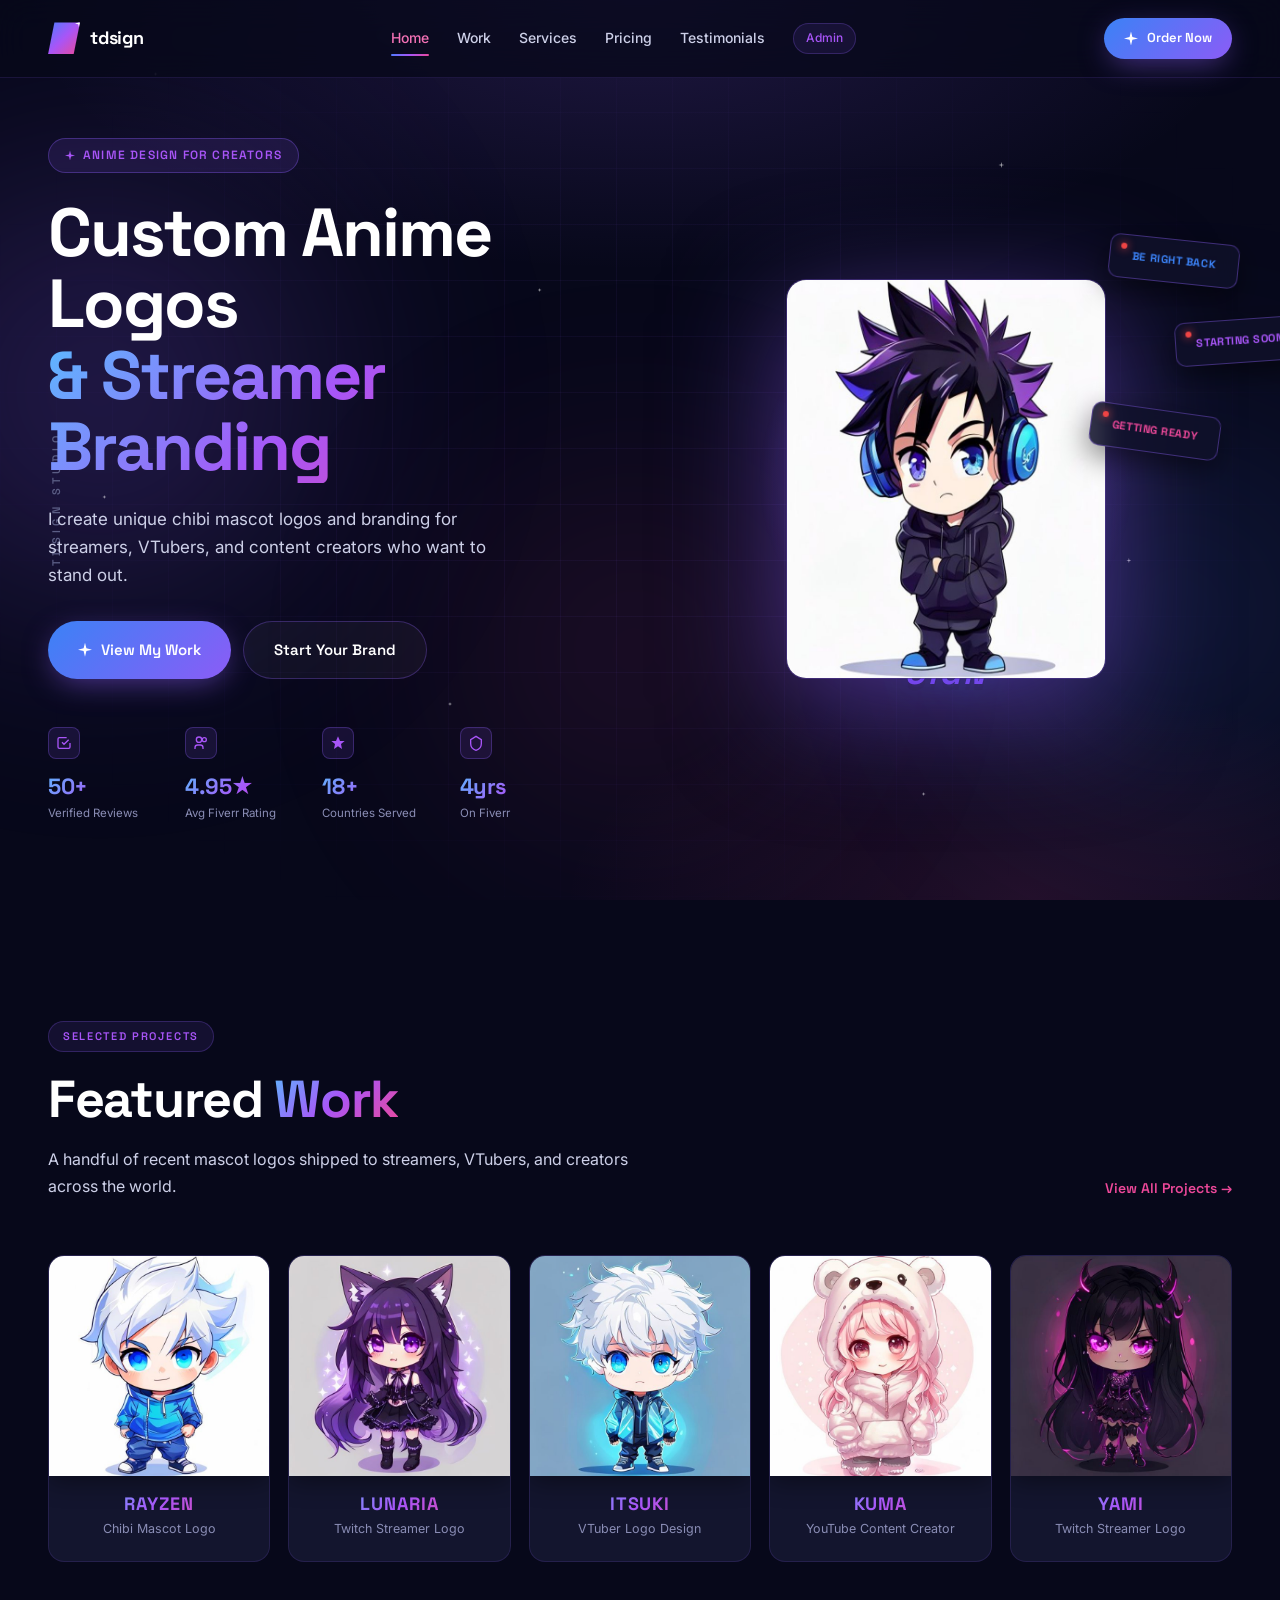
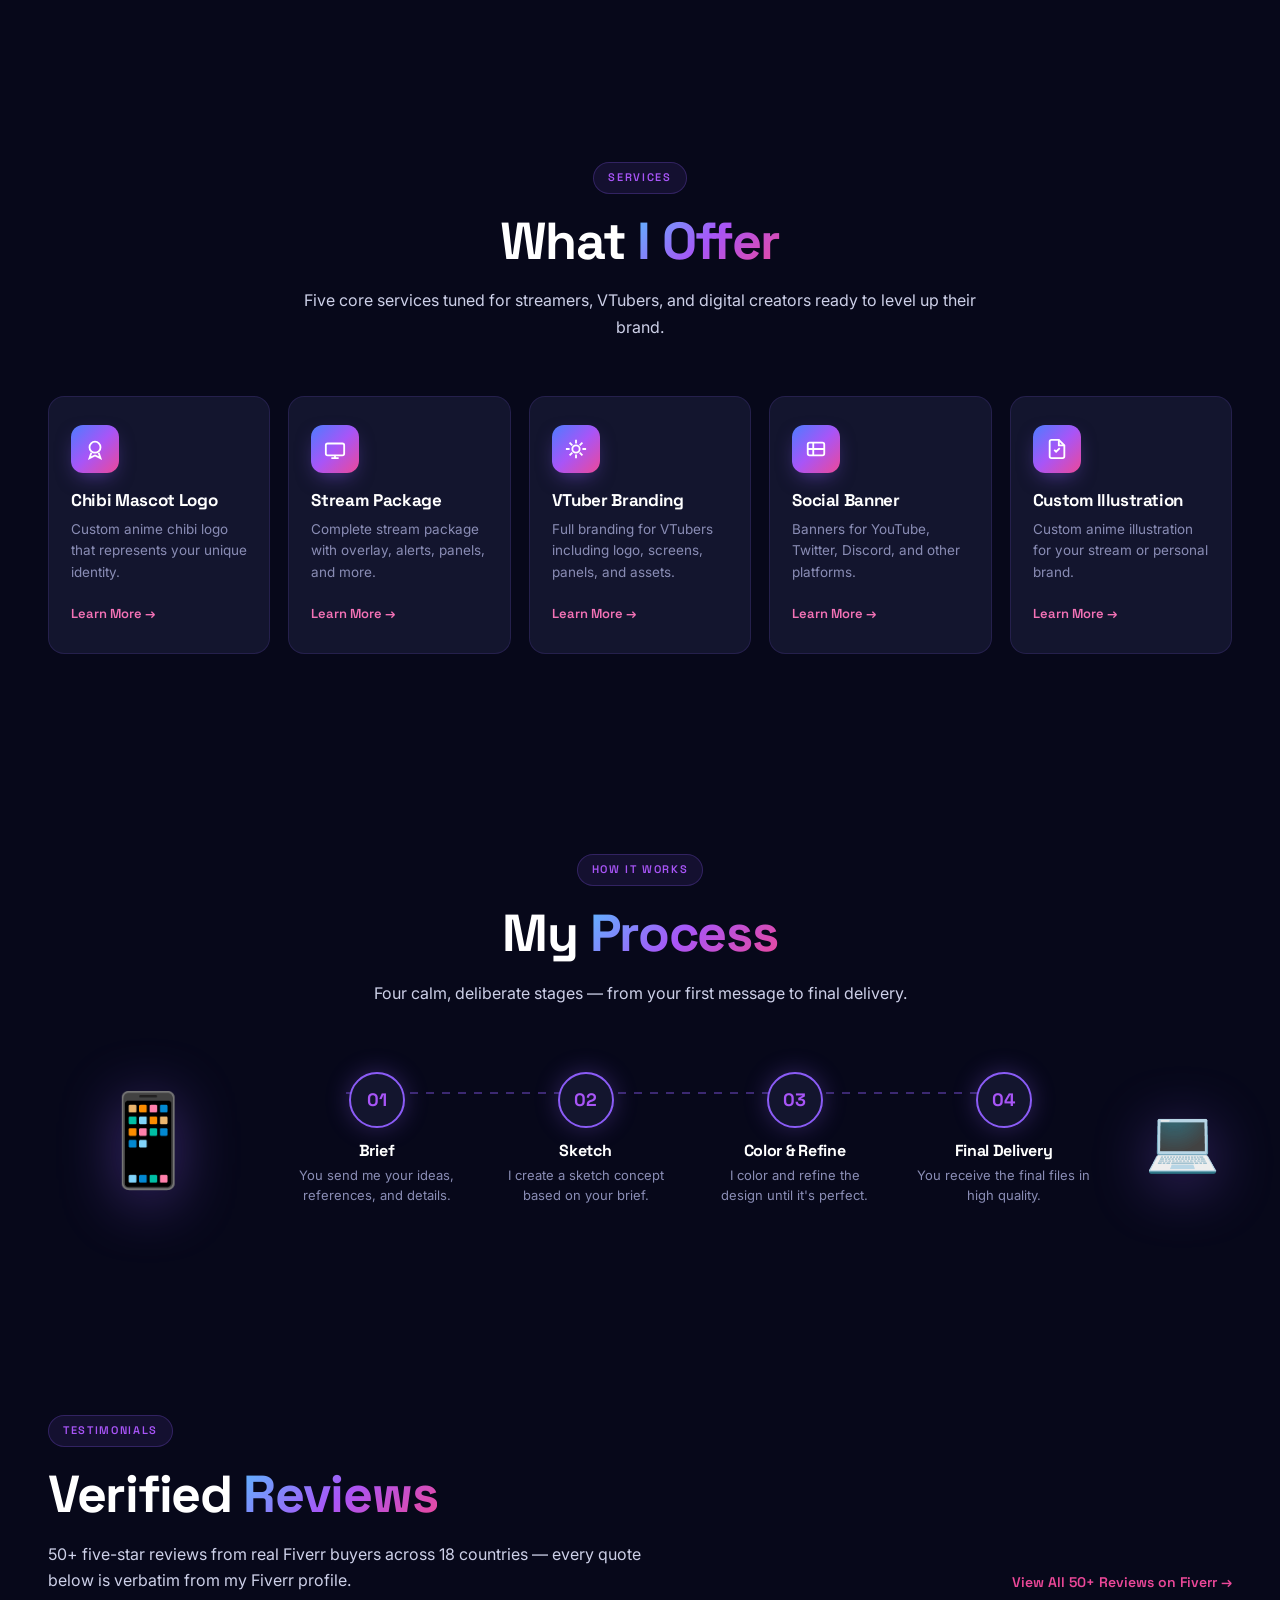
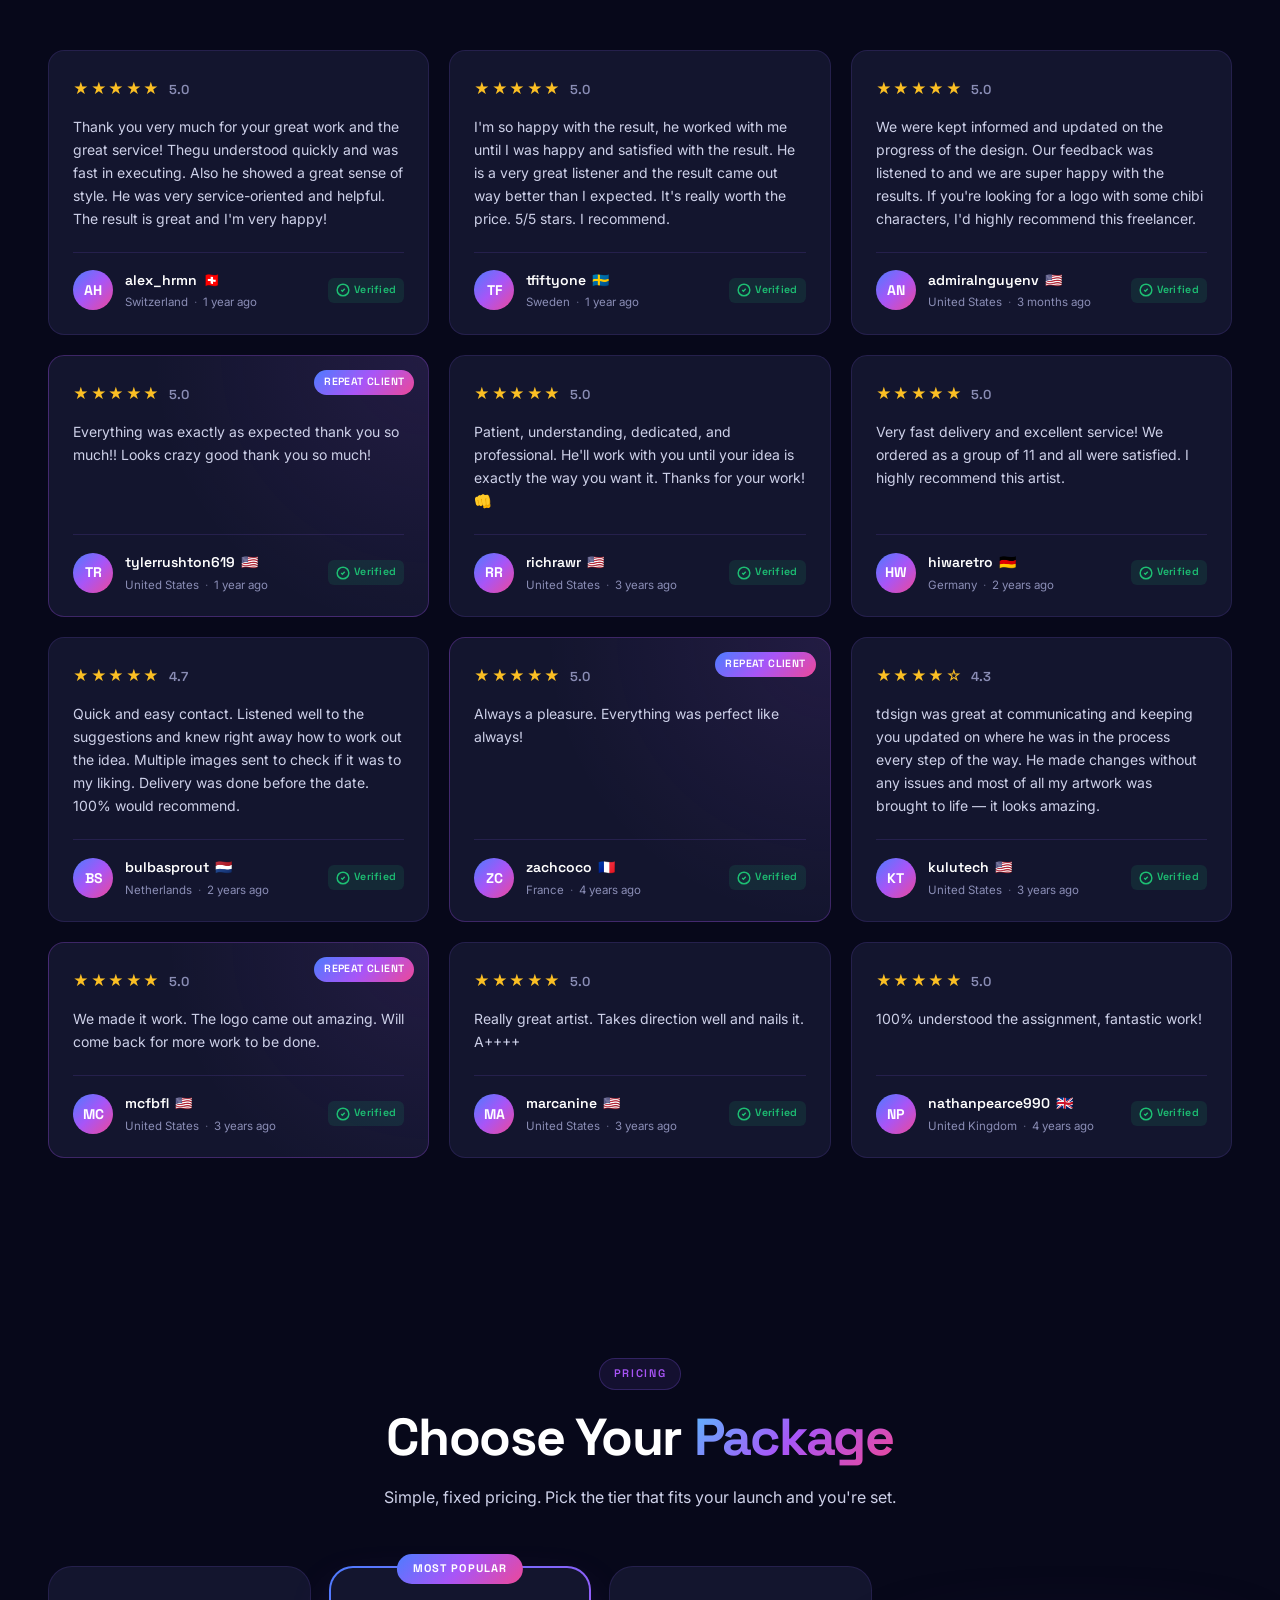
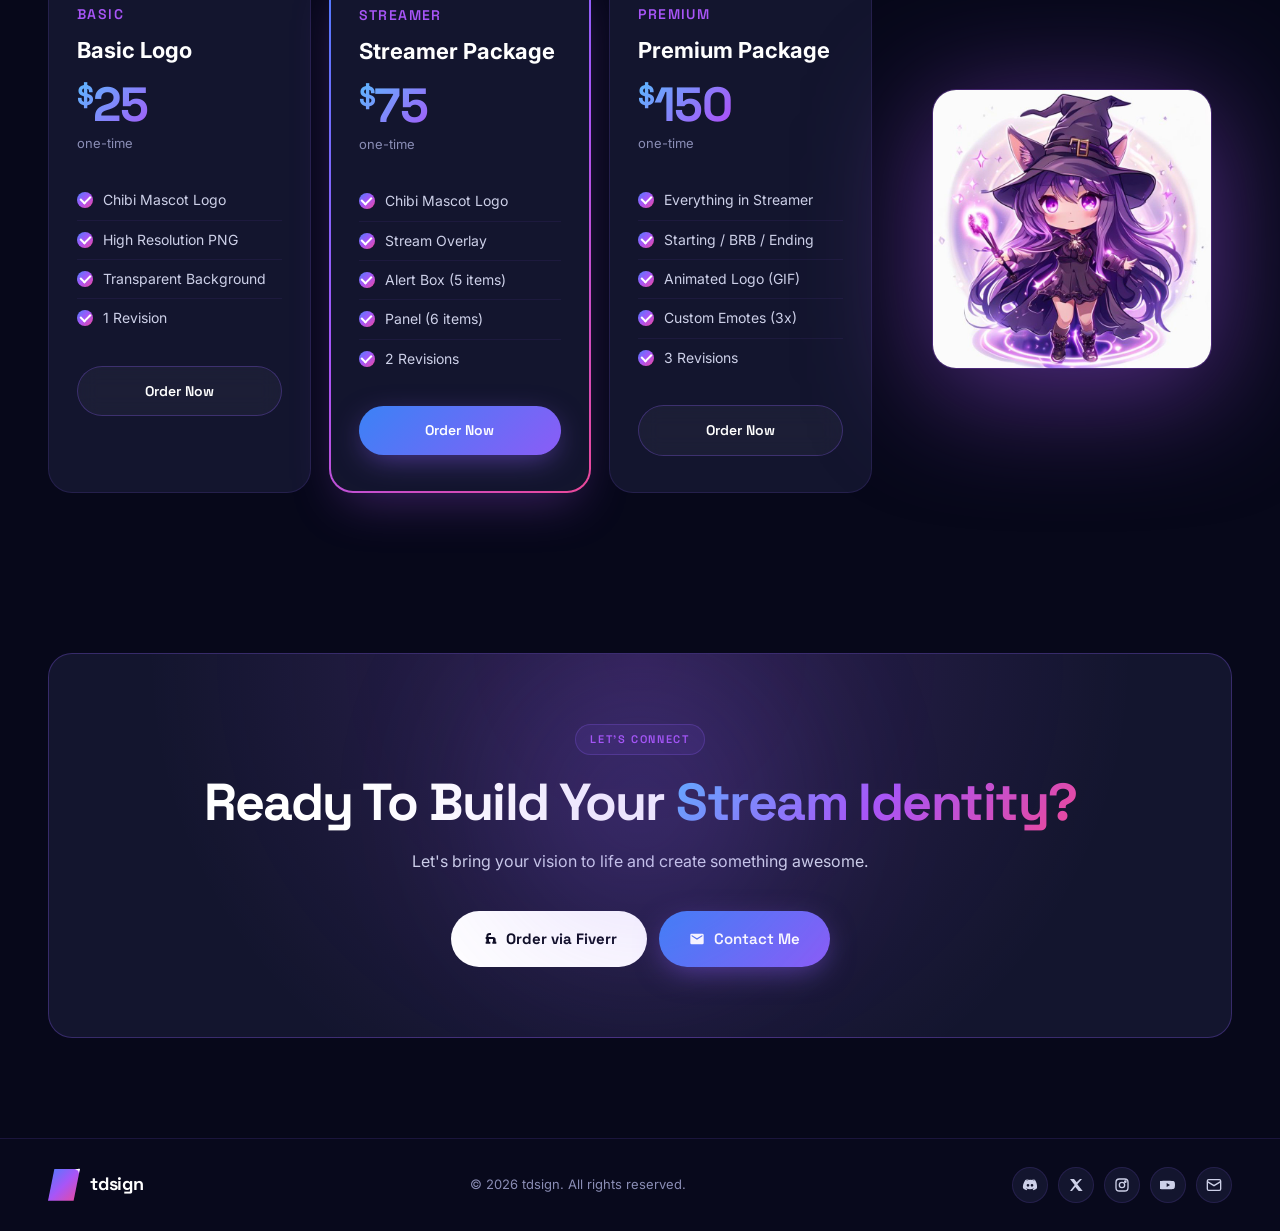
==== commit bf9bb4ba: "feat: replace testimonials with 12 real Fiverr reviews - 12 verified buyer reviews (alex_hrmn, tfift" ====
--- a/index.html
+++ b/index.html
@@ -145,17 +145,9 @@
           <h2 class="section-title" data-bind="testimonials.title"></h2>
           <p class="section-sub" data-bind="testimonials.sub"></p>
         </div>
-        <a href="#" class="view-all-link">View All Reviews →</a>
+        <a href="https://www.fiverr.com/tdsign" target="_blank" rel="noopener" class="view-all-link" data-bind="testimonials.cta_url">View All 50+ Reviews on Fiverr →</a>
       </div>
       <div class="testimonials-grid" data-bind="testimonials"></div>
-      <div class="t-nav">
-        <button class="t-arrow" aria-label="Previous">
-          <svg width="16" height="16" viewBox="0 0 24 24" fill="none" stroke="currentColor" stroke-width="2"><path d="M15 18l-6-6 6-6"/></svg>
-        </button>
-        <button class="t-arrow" aria-label="Next">
-          <svg width="16" height="16" viewBox="0 0 24 24" fill="none" stroke="currentColor" stroke-width="2"><path d="M9 18l6-6-6-6"/></svg>
-        </button>
-      </div>
     </div>
   </section>
 
--- a/css/style.css
+++ b/css/style.css
@@ -671,7 +671,7 @@
 }
 
 /* ================================================================
-   Testimonials (3 cards + arrows)
+   Testimonials (3-col grid + Fiverr-style cards w/ verified badge)
    ================================================================ */
 .testimonials-grid {
   display: grid;
@@ -679,39 +679,106 @@
   gap: 20px;
 }
 .testimonial {
-  padding: 30px 28px;
+  padding: 26px 24px 22px;
   background: var(--bg-3);
   border: 1px solid var(--line);
   border-radius: var(--radius);
   position: relative;
-}
-.t-quote {
-  font-size: 32px; line-height: 1;
-  background: var(--grad-text);
-  -webkit-background-clip: text; background-clip: text;
-  -webkit-text-fill-color: transparent;
-  font-family: serif;
+  display: flex;
+  flex-direction: column;
+  transition: transform 0.25s, border-color 0.25s, background 0.25s;
+}
+.testimonial:hover {
+  transform: translateY(-3px);
+  border-color: var(--line-2);
+}
+.testimonial.is-repeat {
+  background:
+    radial-gradient(circle at 100% 0%, rgba(168,85,247,0.10), transparent 60%),
+    var(--bg-3);
+  border-color: rgba(168,85,247,0.28);
+}
+.t-badge-repeat {
+  position: absolute;
+  top: 14px;
+  right: 14px;
+  padding: 4px 10px;
+  border-radius: 999px;
+  background: var(--grad);
+  color: white;
+  font-family: var(--font-display);
+  font-weight: 600;
+  font-size: 10.5px;
+  letter-spacing: 0.4px;
+  text-transform: uppercase;
+}
+.t-head-row {
+  display: flex;
+  align-items: baseline;
+  gap: 8px;
   margin-bottom: 14px;
 }
-.t-stars { color: #fbbf24; font-size: 14px; margin-bottom: 14px; letter-spacing: 2px; }
+.t-stars { color: #fbbf24; font-size: 15px; letter-spacing: 1.5px; }
+.t-rating { font-family: var(--font-display); font-weight: 600; font-size: 13px; color: var(--ink-2); }
 .testimonial p {
-  font-size: 14.5px;
+  font-size: 14px;
   line-height: 1.65;
   color: var(--ink-1);
-  margin-bottom: 22px;
-}
-.t-foot { display: flex; align-items: center; gap: 12px; }
+  margin: 0 0 22px;
+  flex: 1;
+}
+.t-foot {
+  display: flex;
+  align-items: center;
+  gap: 12px;
+  padding-top: 16px;
+  border-top: 1px solid var(--line);
+}
 .t-avatar {
-  width: 42px; height: 42px; border-radius: 50%;
+  width: 40px; height: 40px; border-radius: 50%;
   background: var(--grad);
   display: grid; place-items: center;
-  font-family: var(--font-display); font-weight: 700; font-size: 15px;
+  font-family: var(--font-display); font-weight: 700; font-size: 14px;
   color: white;
   flex-shrink: 0;
 }
-.t-name { font-family: var(--font-display); font-weight: 600; font-size: 14.5px; display: flex; align-items: center; gap: 6px; }
-.t-flag { font-size: 14px; }
-.t-role { font-size: 12.5px; color: var(--ink-2); margin-top: 2px; }
+.t-id { flex: 1; min-width: 0; }
+.t-name {
+  font-family: var(--font-display);
+  font-weight: 600;
+  font-size: 14px;
+  display: flex;
+  align-items: center;
+  gap: 6px;
+  white-space: nowrap;
+  overflow: hidden;
+  text-overflow: ellipsis;
+}
+.t-flag { font-size: 14px; flex-shrink: 0; }
+.t-meta {
+  font-size: 11.5px;
+  color: var(--ink-2);
+  margin-top: 2px;
+  display: flex;
+  align-items: center;
+  gap: 6px;
+}
+.t-dot { opacity: 0.6; }
+.t-verified {
+  display: inline-flex;
+  align-items: center;
+  gap: 4px;
+  padding: 4px 8px;
+  border-radius: 6px;
+  background: rgba(29, 191, 115, 0.12);
+  color: #1dbf73; /* Fiverr green */
+  font-family: var(--font-display);
+  font-weight: 600;
+  font-size: 10.5px;
+  letter-spacing: 0.3px;
+  flex-shrink: 0;
+}
+.t-verified svg { stroke: #1dbf73; }
 
 .t-nav { display: flex; gap: 10px; justify-content: center; margin-top: 36px; }
 .t-arrow {
@@ -729,7 +796,8 @@
   transform: scale(1.05);
 }
 
-@media (max-width: 900px) { .testimonials-grid { grid-template-columns: 1fr; } }
+@media (max-width: 1100px) { .testimonials-grid { grid-template-columns: repeat(2, 1fr); } }
+@media (max-width: 700px)  { .testimonials-grid { grid-template-columns: 1fr; } }
 
 /* ================================================================
    Pricing (3 tiers)
